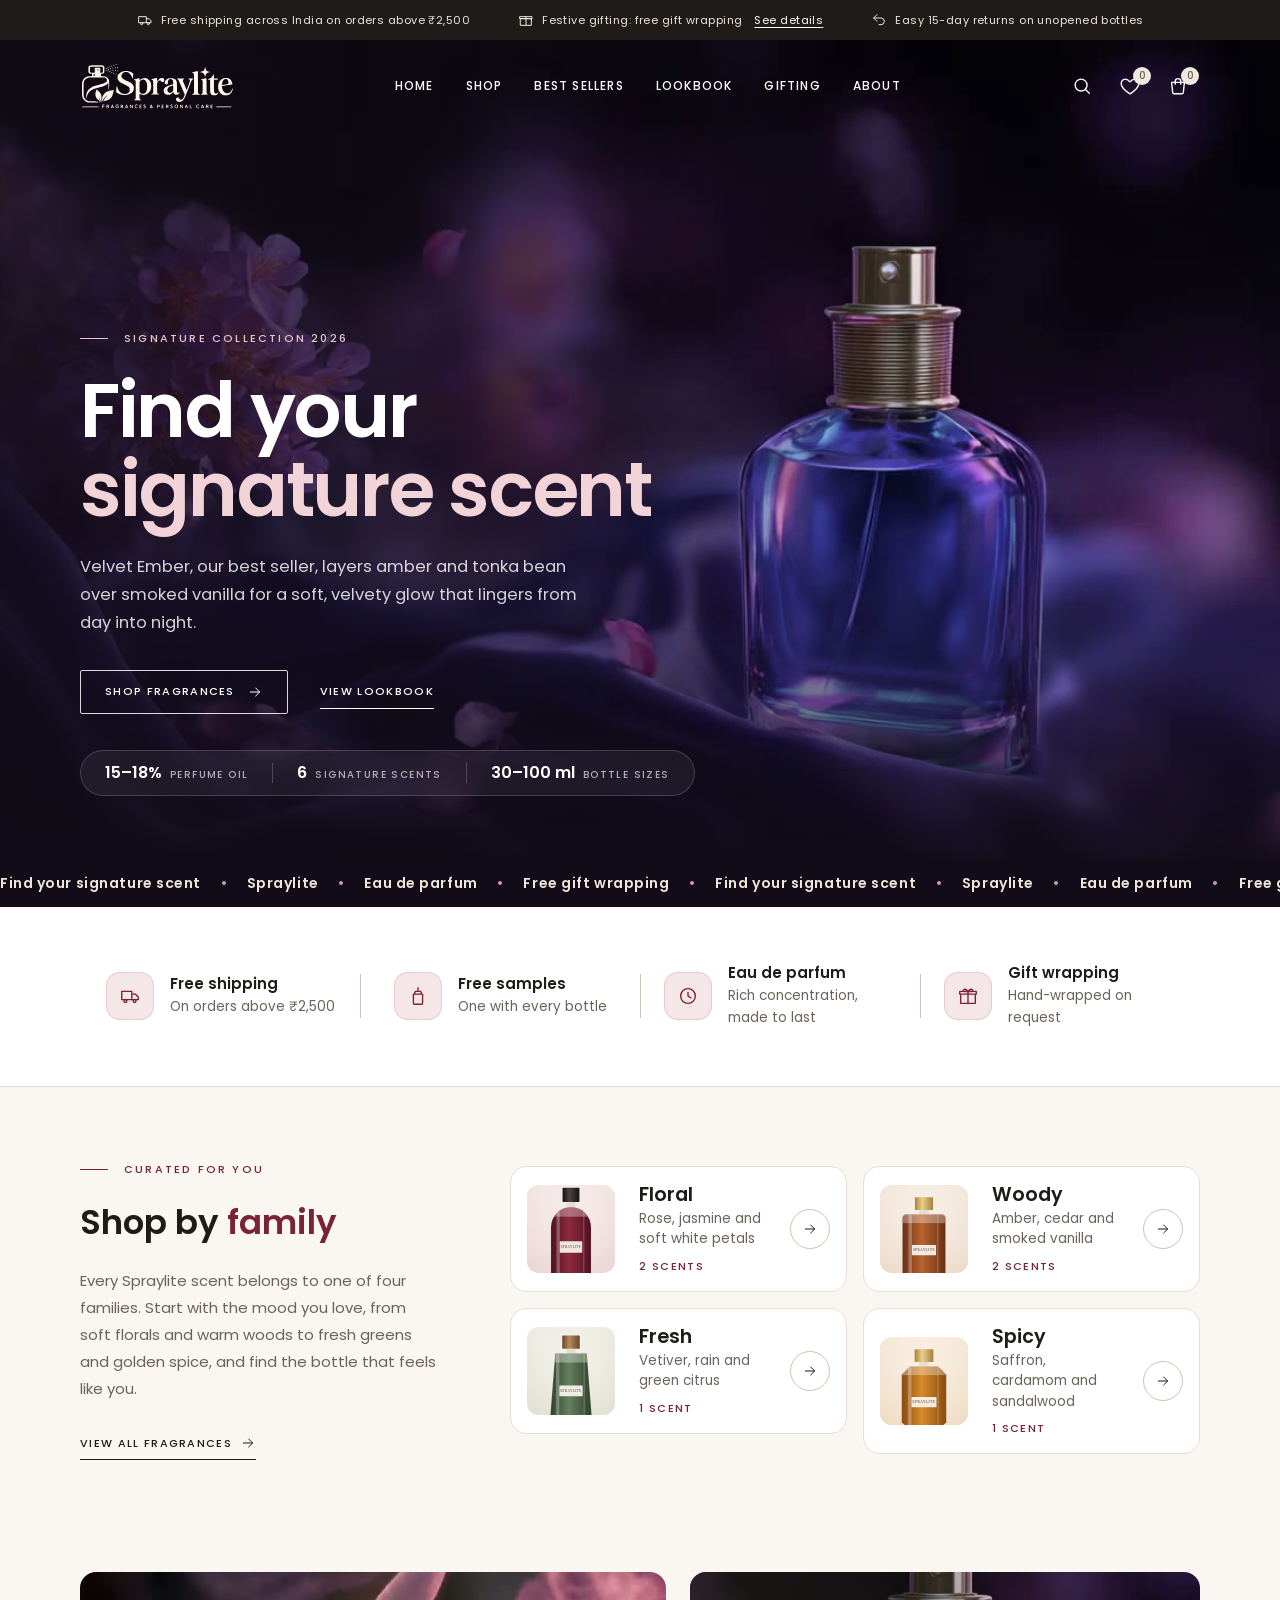
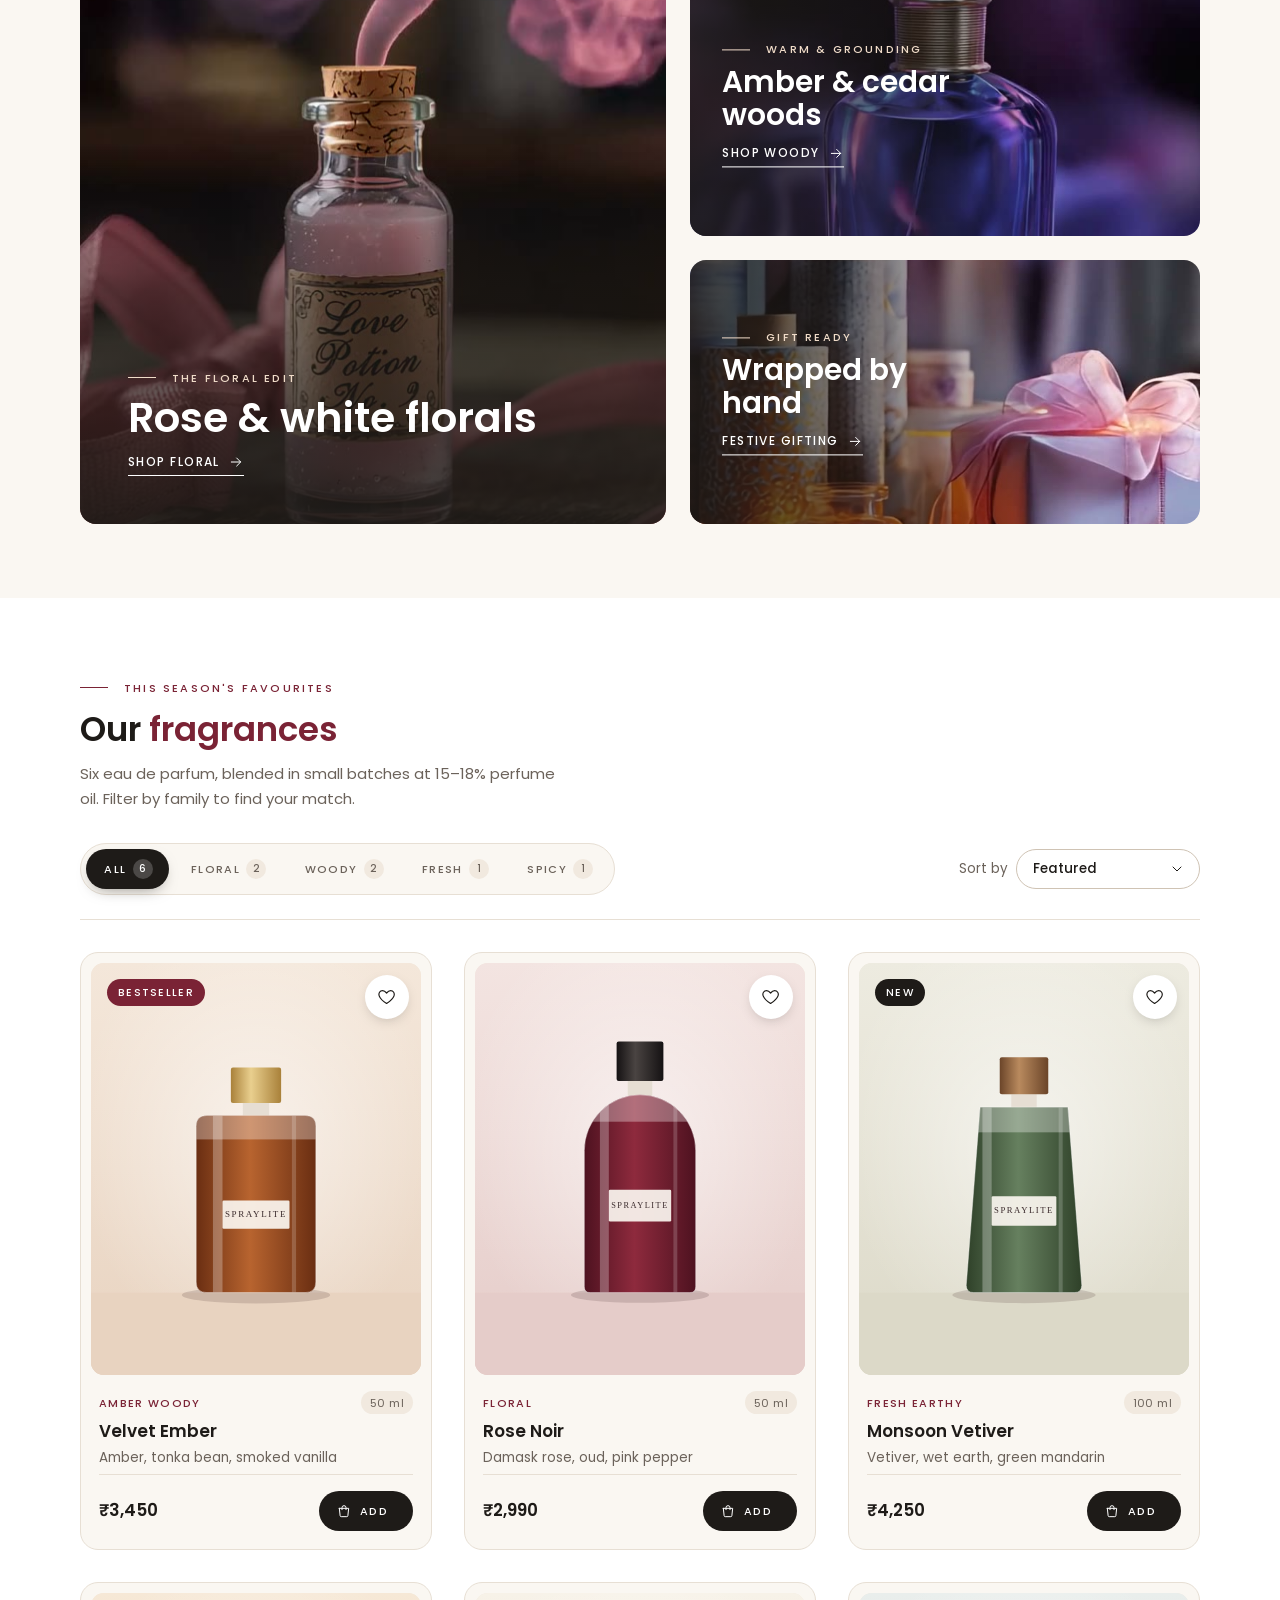
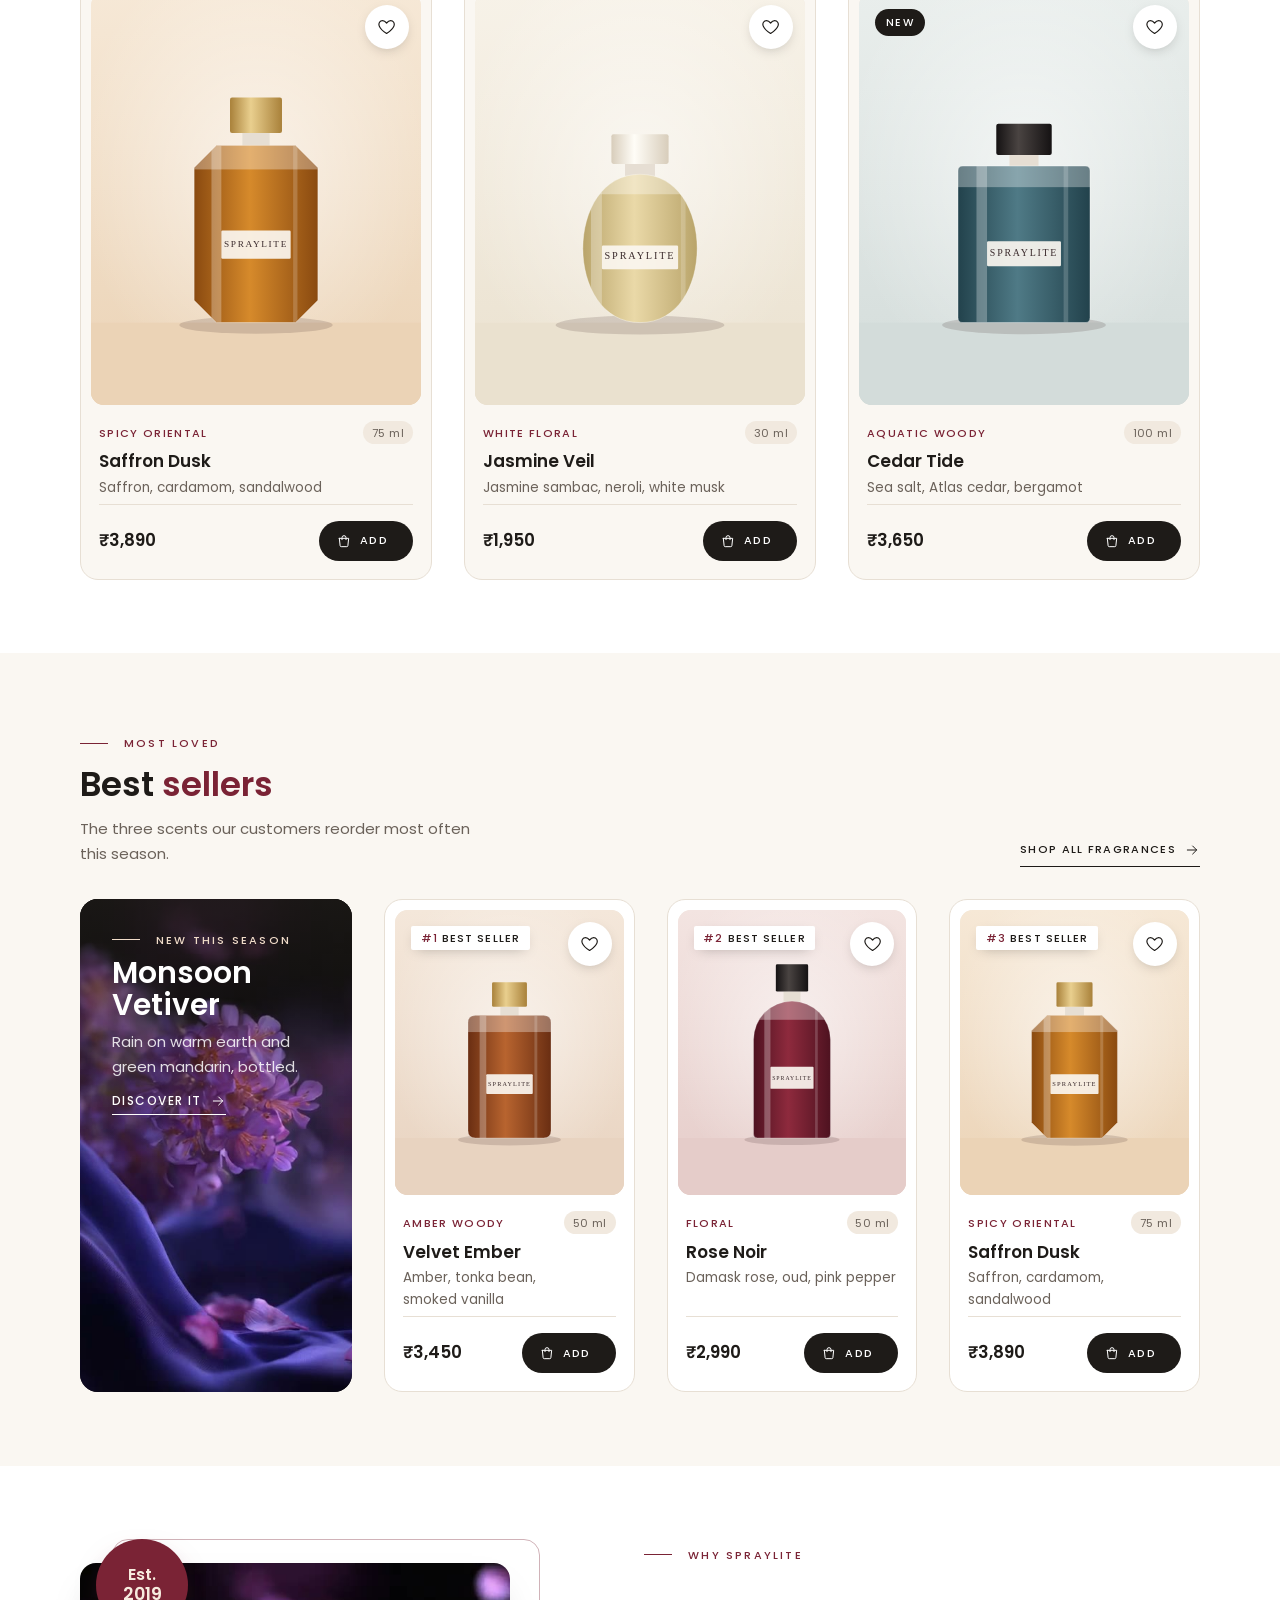
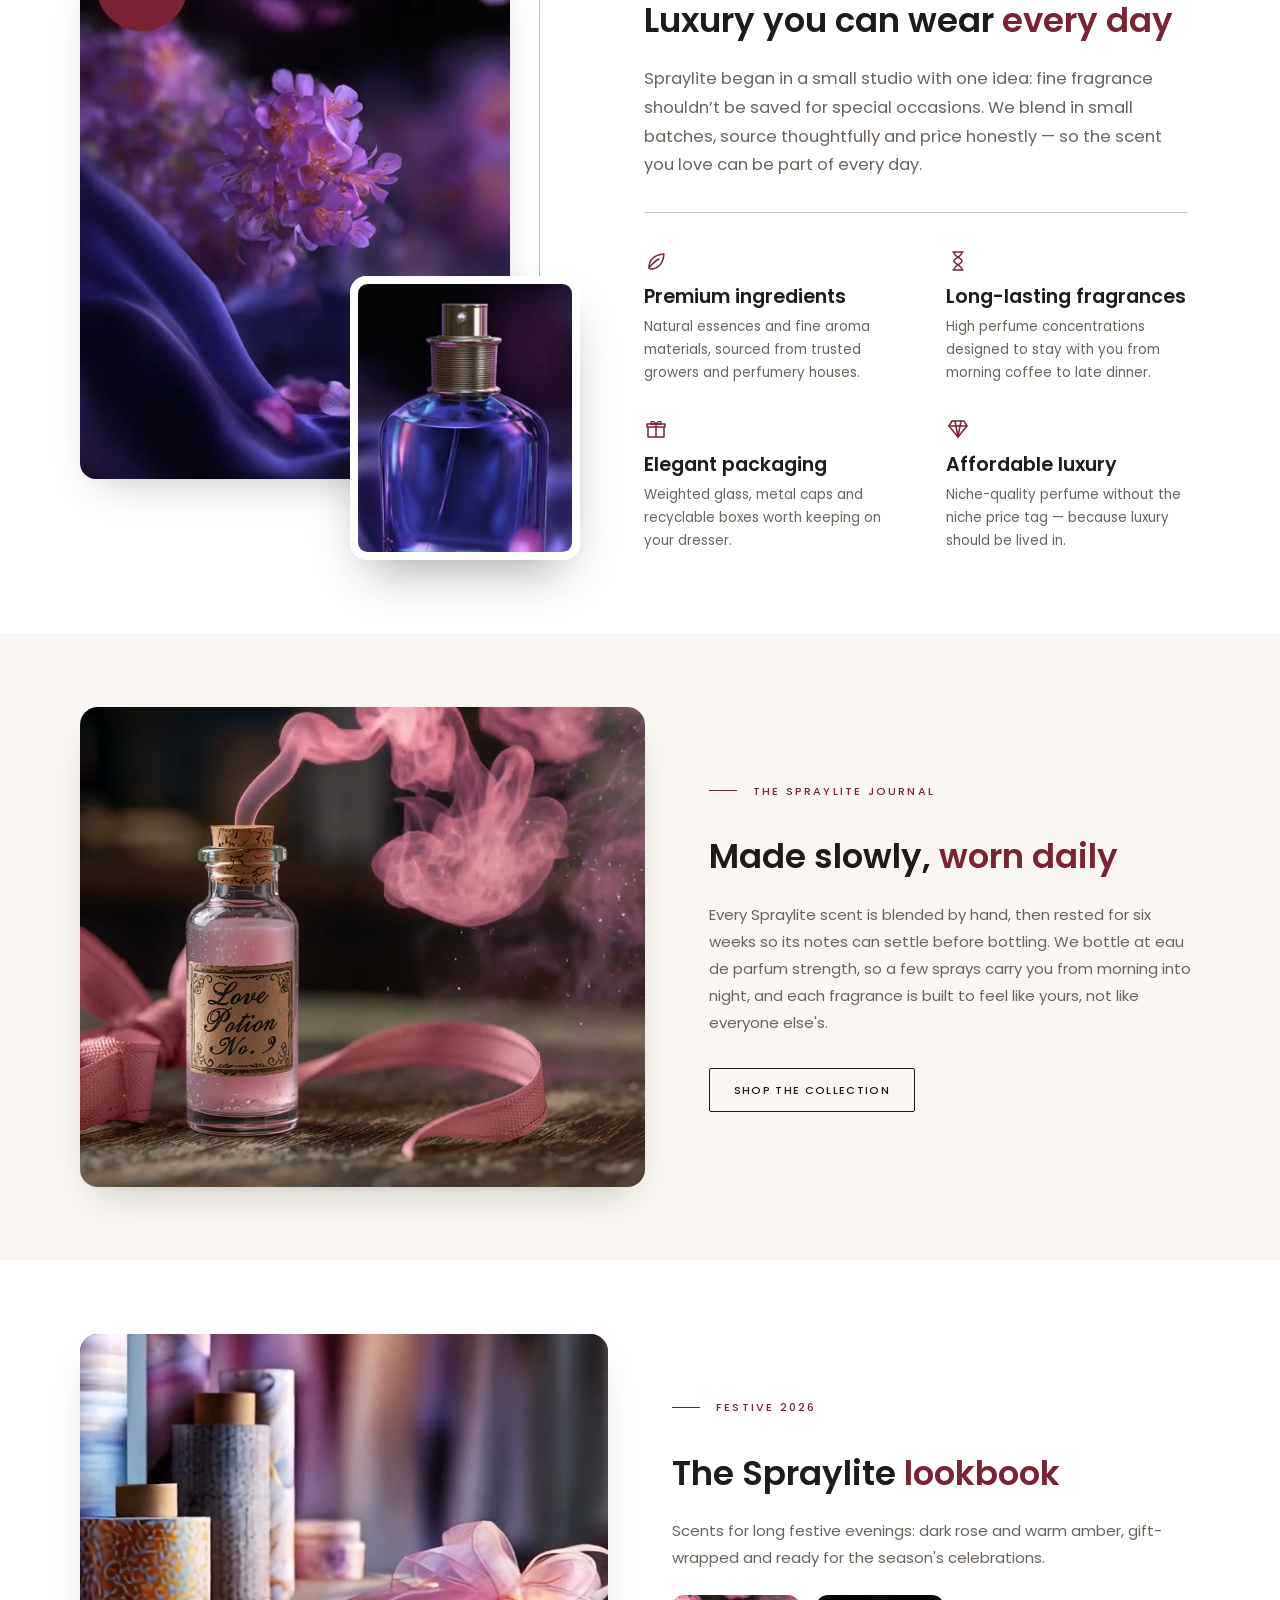
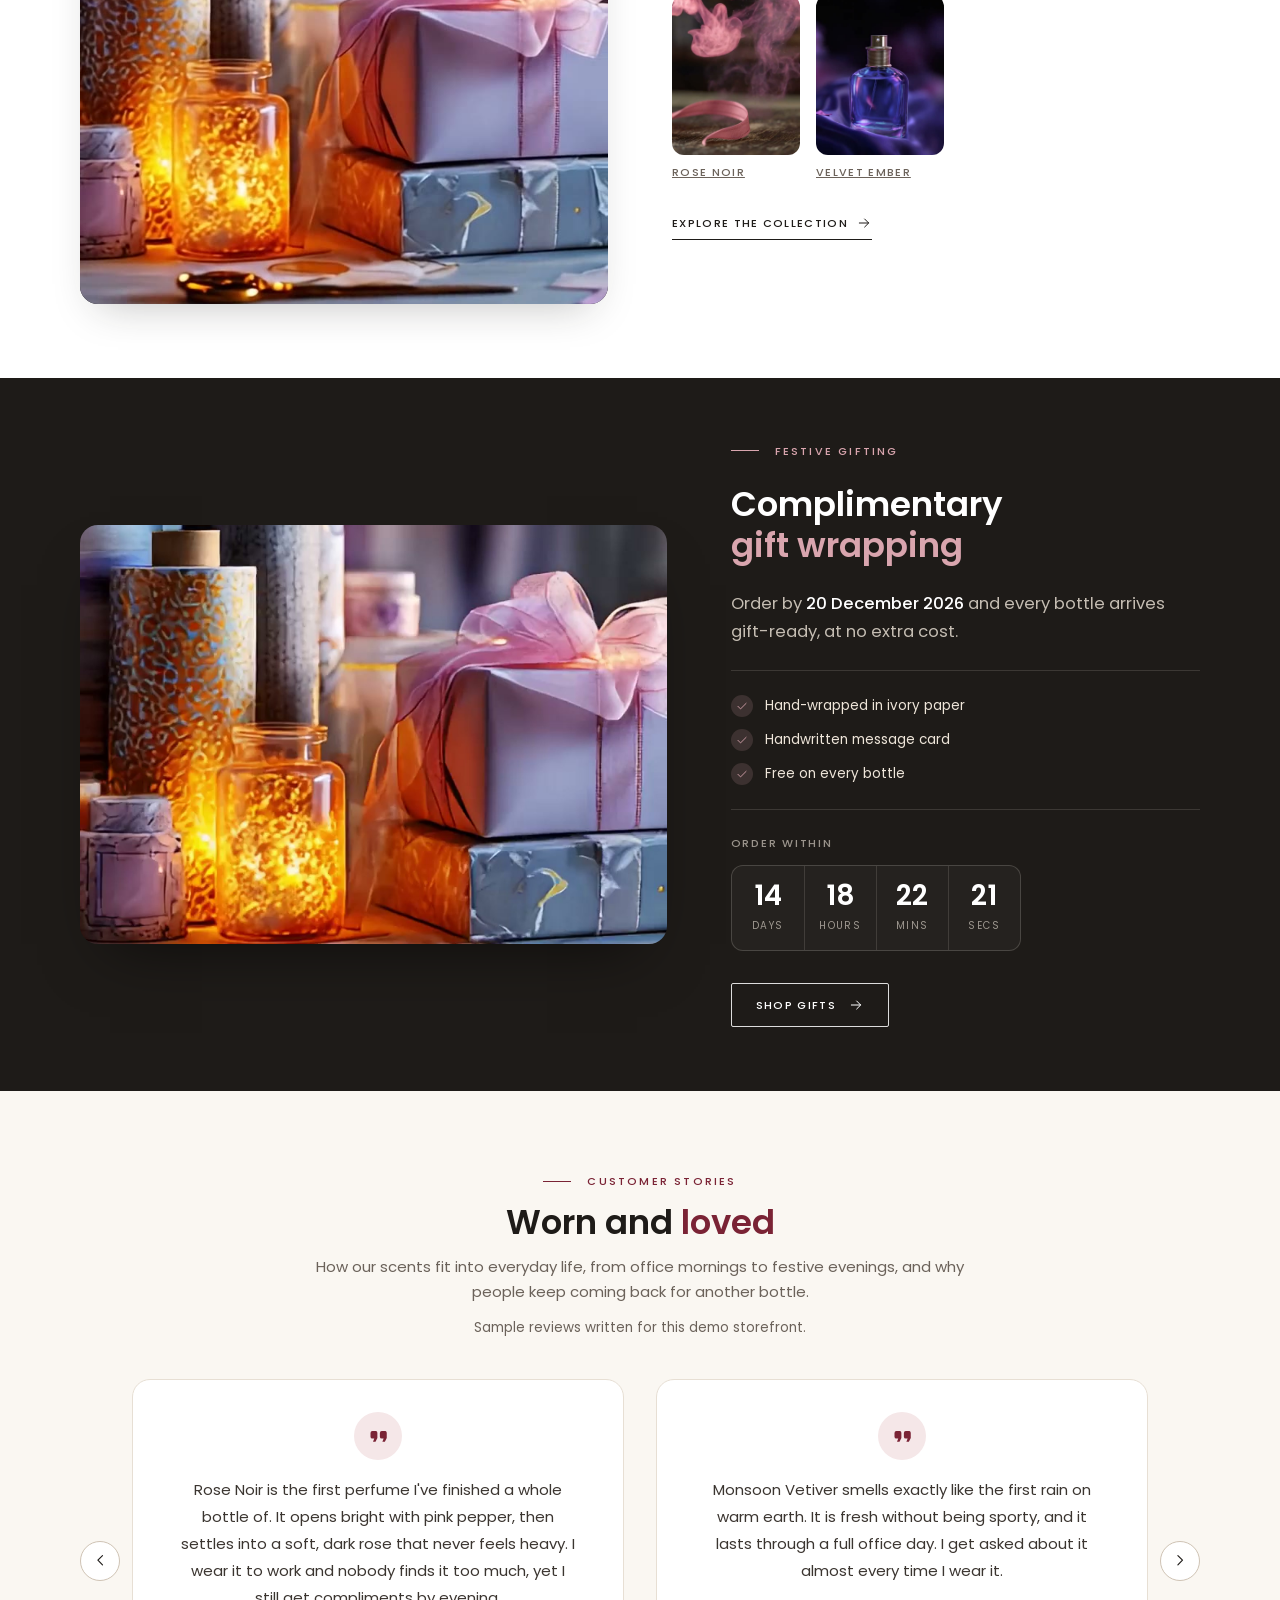
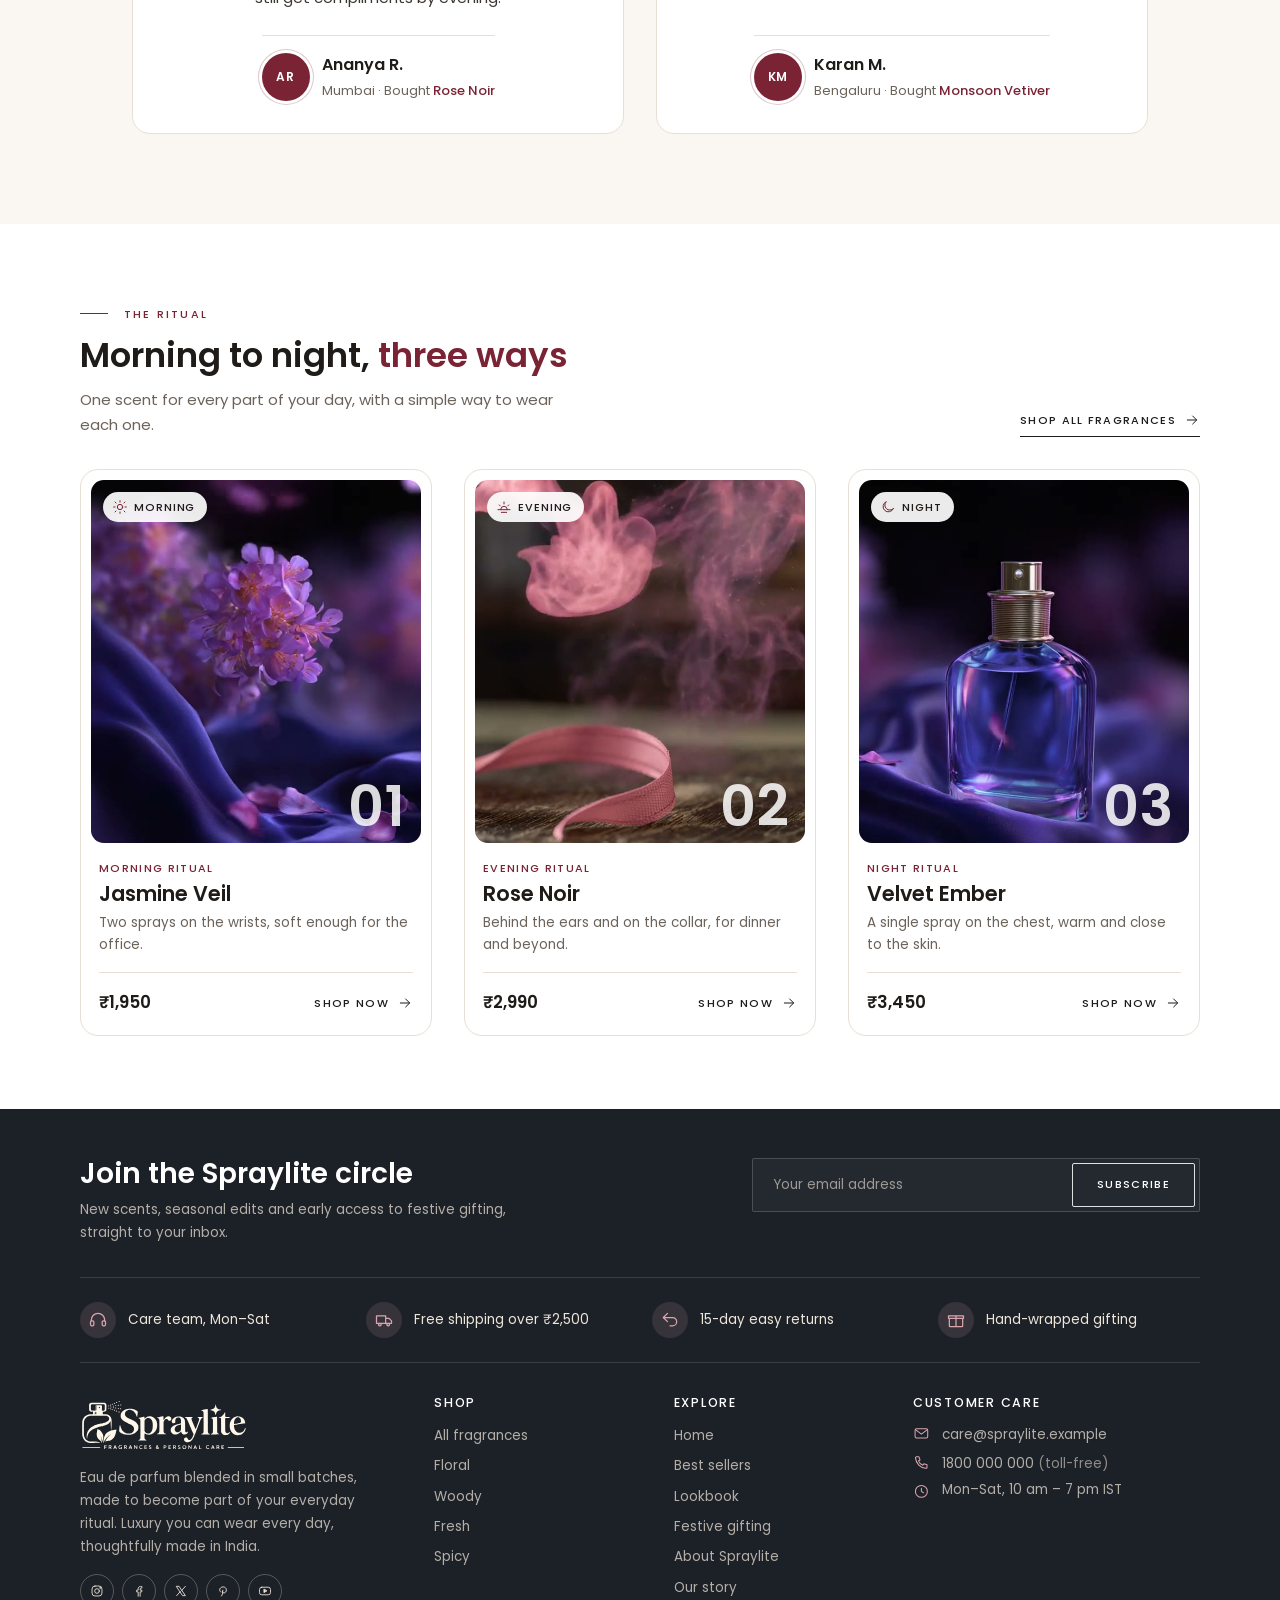
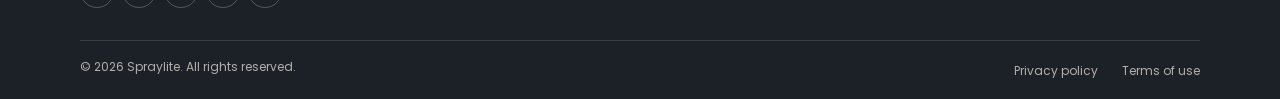
==== index.html @ 1c85147b "Initial commit: Spraylite fragrance store homepage Co-Authored-By: Claude Opus 5.5 <noreply@anthropi" ====
<!doctype html>
<html lang="en-IN">
<head>
  <meta charset="utf-8">
  <meta name="viewport" content="width=device-width, initial-scale=1">
  <title>Spraylite — Find your signature scent</title>
  <meta name="description" content="Spraylite perfumes: six eau de parfum, from amber woods to white florals. Shop fragrances in INR.">
  <meta name="theme-color" content="#FAF7F2">
  <link rel="canonical" href="https://spraylite-ecommerce-demoprev.vercel.app/">
  <meta property="og:type" content="website">
  <meta property="og:site_name" content="Spraylite">
  <meta property="og:title" content="Spraylite — Find your signature scent">
  <meta property="og:description" content="Six eau de parfum, from amber woods to white florals. A frontend demo storefront with cart and wishlist.">
  <meta property="og:url" content="https://spraylite-ecommerce-demoprev.vercel.app/">
  <meta property="og:image" content="https://spraylite-ecommerce-demoprev.vercel.app/assets/videos/hero-velvet-ember.jpg">
  <meta property="og:image:alt" content="A Spraylite perfume bottle on folds of purple velvet">
  <meta name="twitter:card" content="summary_large_image">
  <link rel="icon" href="assets/images/logo/spraylite-favicon-32.png" sizes="32x32" type="image/png">
  <link rel="icon" href="assets/images/logo/spraylite-bottle-favicon.svg" type="image/svg+xml">
  <link rel="apple-touch-icon" href="assets/images/logo/spraylite-apple-touch-icon.png">
  <script>document.documentElement.classList.add("js");</script>
  <link rel="preload" href="assets/fonts/Poppins/poppins-regular-latin.woff2" as="font" type="font/woff2" crossorigin>
  <link rel="preload" href="assets/fonts/Poppins/poppins-semibold-latin.woff2" as="font" type="font/woff2" crossorigin>
  <link rel="preload" href="assets/videos/hero-velvet-ember.jpg" as="image" fetchpriority="high">
  <link rel="stylesheet" href="css/styles.css">
</head>
<body>
  <a class="skip-link" href="#main">Skip to main content</a>

  <!-- Announcement bar -->
  <div class="announce" id="top">
    <ul class="container announce-inner" aria-label="Store information">
      <li>
        <svg class="icon" viewBox="0 0 24 24" aria-hidden="true" focusable="false"><path d="M3 7h11v9H3zM14 10h4l3 3v3h-7"/><circle cx="7" cy="17.5" r="1.6"/><circle cx="17" cy="17.5" r="1.6"/></svg>
        Free shipping across India on orders above ₹2,500
      </li>
      <li>
        <svg class="icon" viewBox="0 0 24 24" aria-hidden="true" focusable="false"><path d="M4 10h16v10H4zM3 7h18v3H3zM12 7v13"/></svg>
        Festive gifting: free gift wrapping <a href="#gifting">See details</a>
      </li>
      <li>
        <svg class="icon" viewBox="0 0 24 24" aria-hidden="true" focusable="false"><path d="M9 14 4 9l5-5"/><path d="M4 9h11a5 5 0 0 1 0 10h-3"/></svg>
        Easy 15-day returns on unopened bottles
      </li>
    </ul>
  </div>

  <!-- Header -->
  <header class="site-header is-overlay" id="site-header">
    <div class="container header-inner">
      <a class="logo" href="#top" aria-label="Spraylite, back to top">
        <img class="logo-img logo-full logo-dark" src="assets/images/logo/spraylite-bottle-burgundy.svg" alt="Spraylite — Fragrances &amp; Personal Care" width="1775" height="548">
        <!-- Light version shown while the header is transparent over the hero video. -->
        <img class="logo-img logo-full logo-light" src="assets/images/logo/spraylite-bottle-ivory.svg" alt="" width="1775" height="548">
      </a>

      <nav class="primary-nav" id="primary-nav" aria-label="Primary">
        <ul class="nav-list">
          <li><a class="nav-link" href="#top">Home</a></li>
          <li><a class="nav-link" href="#collection" data-show-all>Shop</a></li>
          <li><a class="nav-link" href="#bestsellers">Best sellers</a></li>
          <li><a class="nav-link" href="#lookbook">Lookbook</a></li>
          <li><a class="nav-link" href="#gifting">Gifting</a></li>
          <li><a class="nav-link" href="#about">About</a></li>
        </ul>
      </nav>

      <div class="header-actions">
        <button class="icon-button" type="button" id="search-button" aria-controls="search-panel" aria-expanded="false" aria-label="Search fragrances">
          <svg class="icon" viewBox="0 0 24 24" aria-hidden="true" focusable="false"><circle cx="11" cy="11" r="6.5"/><path d="m20 20-4.2-4.2"/></svg>
        </button>
        <button class="icon-button" type="button" id="wishlist-button" aria-haspopup="dialog" aria-controls="wishlist-drawer" aria-label="Wishlist, 0 items">
          <svg class="icon" viewBox="0 0 24 24" aria-hidden="true" focusable="false"><path d="M12 20.5s-7.5-4.6-9.3-9.4C1.5 7.8 3.6 4.5 7 4.5c2 0 3.4 1.1 5 3 1.6-1.9 3-3 5-3 3.4 0 5.5 3.3 4.3 6.6-1.8 4.8-9.3 9.4-9.3 9.4z"/></svg>
          <span class="count" data-count="wishlist" aria-hidden="true">0</span>
        </button>
        <button class="icon-button" type="button" id="cart-button" aria-haspopup="dialog" aria-controls="cart-drawer" aria-label="Cart, 0 items">
          <svg class="icon" viewBox="0 0 24 24" aria-hidden="true" focusable="false"><path d="M5 8h14l-1.2 11.1a1.6 1.6 0 0 1-1.6 1.4H7.8a1.6 1.6 0 0 1-1.6-1.4L5 8z"/><path d="M9 10V7a3 3 0 0 1 6 0v3"/></svg>
          <span class="count" data-count="cart" aria-hidden="true">0</span>
        </button>
        <button class="icon-button menu-toggle" type="button" id="menu-toggle" aria-controls="primary-nav" aria-expanded="false" aria-label="Menu">
          <svg class="icon icon-menu" viewBox="0 0 24 24" aria-hidden="true" focusable="false"><path d="M4 7h16M4 12h16M8 17h12"/></svg>
          <svg class="icon icon-close" viewBox="0 0 24 24" aria-hidden="true" focusable="false"><path d="M6 6l12 12M18 6L6 18"/></svg>
        </button>
      </div>
    </div>

    <!-- Search panel -->
    <div class="search-panel" id="search-panel" hidden>
      <div class="container">
        <form class="search-form" id="search-form" role="search">
          <label class="visually-hidden" for="search-input">Search fragrances</label>
          <svg class="icon" viewBox="0 0 24 24" aria-hidden="true" focusable="false"><circle cx="11" cy="11" r="6.5"/><path d="m20 20-4.2-4.2"/></svg>
          <input class="search-input" id="search-input" type="search" placeholder="Search by name, family or note" autocomplete="off" aria-describedby="search-hint">
          <button class="button button-dark" type="submit">Search</button>
          <button class="close-button" type="button" id="search-close" aria-label="Close search">
            <svg class="icon" viewBox="0 0 24 24" aria-hidden="true" focusable="false"><path d="M6 6l12 12M18 6L6 18"/></svg>
          </button>
        </form>
        <div class="search-popular">
          <span id="search-hint">Popular:</span>
          <button type="button" class="chip" data-search-term="Rose">Rose</button>
          <button type="button" class="chip" data-search-term="Oud">Oud</button>
          <button type="button" class="chip" data-search-term="Vetiver">Vetiver</button>
          <button type="button" class="chip" data-search-term="Jasmine">Jasmine</button>
          <button type="button" class="chip" data-search-term="Woody">Woody</button>
        </div>
        <p class="search-live" id="search-live" role="status" aria-live="polite"></p>
      </div>
    </div>
  </header>

  <main id="main" tabindex="-1">
    <!-- Hero: full-bleed background video with the copy laid over it.
         Muted and looping; visitors who prefer reduced motion see the poster only. -->
    <section class="hero" aria-labelledby="hero-title">
      <div class="hero-stage">
        <div class="hero-bg">
          <video id="hero-video" muted loop playsinline preload="none" width="1280" height="720"
                 poster="assets/videos/hero-velvet-ember.jpg" style="object-position: 80% 50%"
                 aria-label="A perfume bottle resting on folds of purple velvet among drifting lilac petals">
            <source src="assets/videos/hero-velvet-ember.mp4" type="video/mp4">
          </video>
        </div>
        <div class="hero-scrim" aria-hidden="true"></div>

        <div class="container hero-content">
          <div class="hero-copy">
            <p class="eyebrow">Signature collection 2026</p>
            <h1 id="hero-title">Find your <em>signature scent</em></h1>
            <p class="hero-lede">Velvet Ember, our best seller, layers amber and tonka bean over smoked vanilla for a soft, velvety glow that lingers from day into night.</p>
            <div class="hero-actions">
              <a class="button button-ghost" href="#collection" data-show-all>
                Shop fragrances
                <svg class="icon icon-sm" viewBox="0 0 24 24" aria-hidden="true" focusable="false"><path d="M5 12h14M13 6l6 6-6 6"/></svg>
              </a>
              <a class="link-underline" href="#lookbook">View lookbook</a>
            </div>
            <ul class="hero-facts" aria-label="About our perfumes">
              <li><strong>15–18%</strong> <span>Perfume oil</span></li>
              <li><strong>6</strong> <span>Signature scents</span></li>
              <li><strong>30–100 ml</strong> <span>Bottle sizes</span></li>
            </ul>
          </div>
        </div>
      </div>
      <!-- Scrolling strip: the text is in the track twice so the loop is seamless. -->
      <div class="marquee" aria-hidden="true">
        <div class="marquee-track">
          <p>Find your signature scent <span>•</span> Spraylite <span>•</span> Eau de parfum <span>•</span> Free gift wrapping <span>•</span> Find your signature scent <span>•</span> Spraylite <span>•</span> Eau de parfum <span>•</span> Free gift wrapping <span>•</span> </p>
          <p>Find your signature scent <span>•</span> Spraylite <span>•</span> Eau de parfum <span>•</span> Free gift wrapping <span>•</span> Find your signature scent <span>•</span> Spraylite <span>•</span> Eau de parfum <span>•</span> Free gift wrapping <span>•</span> </p>
        </div>
      </div>
    </section>

    <!-- Feature strip -->
    <section class="features" aria-label="Why shop with Spraylite">
      <ul class="container features-list">
        <li class="feature">
          <span class="feature-icon" aria-hidden="true"><svg class="icon" viewBox="0 0 24 24" focusable="false"><path d="M3 7h11v9H3zM14 10h4l3 3v3h-7"/><circle cx="7" cy="17.5" r="1.6"/><circle cx="17" cy="17.5" r="1.6"/></svg></span>
          <span><span class="feature-title">Free shipping</span><span class="feature-text">On orders above ₹2,500</span></span>
        </li>
        <li class="feature">
          <span class="feature-icon" aria-hidden="true"><svg class="icon" viewBox="0 0 24 24" focusable="false"><path d="M12 3v4M9 7h6l1 3H8zM7 10h10v10a1 1 0 0 1-1 1H8a1 1 0 0 1-1-1z"/></svg></span>
          <span><span class="feature-title">Free samples</span><span class="feature-text">One with every bottle</span></span>
        </li>
        <li class="feature">
          <span class="feature-icon" aria-hidden="true"><svg class="icon" viewBox="0 0 24 24" focusable="false"><circle cx="12" cy="12" r="8"/><path d="M12 8v4l3 2"/></svg></span>
          <span><span class="feature-title">Eau de parfum</span><span class="feature-text">Rich concentration, made to last</span></span>
        </li>
        <li class="feature">
          <span class="feature-icon" aria-hidden="true"><svg class="icon" viewBox="0 0 24 24" focusable="false"><path d="M4 10h16v10H4zM3 7h18v3H3zM12 7v13"/><path d="M12 7c-2-3-5-3-5-1s3 1 5 1c2 0 5 1 5-1s-3-2-5 1z"/></svg></span>
          <span><span class="feature-title">Gift wrapping</span><span class="feature-text">Hand-wrapped on request</span></span>
        </li>
      </ul>
    </section>

    <!-- Shop by family -->
    <section class="families" id="families" aria-labelledby="families-title">
      <div class="container families-layout">
        <div class="families-intro">
          <p class="eyebrow">Curated for you</p>
          <h2 class="section-title" id="families-title">Shop by <em>family</em></h2>
          <p class="families-lede">Every Spraylite scent belongs to one of four families. Start with the mood you love, from soft florals and warm woods to fresh greens and golden spice, and find the bottle that feels like you.</p>
          <a class="link-underline" href="#collection" data-show-all>
            View all fragrances
            <svg class="icon icon-sm" viewBox="0 0 24 24" aria-hidden="true" focusable="false"><path d="M5 12h14M13 6l6 6-6 6"/></svg>
          </a>
        </div>
        <ul class="family-list" id="family-list">
          <!-- Rendered from CATEGORIES in js/products.js -->
        </ul>

        <!-- Promo banners -->
        <ul class="promo-grid" aria-label="Featured edits">
          <li>
            <a class="promo" href="#collection" data-filter-link="floral">
              <img src="assets/images/photos/floral-rose-potion.jpg" width="589" height="720" alt="" loading="lazy" decoding="async">
              <span class="promo-text">
                <span class="eyebrow">The floral edit</span>
                <span class="promo-title">Rose &amp; white florals</span>
                <span class="promo-link">Shop floral <svg class="icon icon-sm" viewBox="0 0 24 24" aria-hidden="true" focusable="false"><path d="M5 12h14M13 6l6 6-6 6"/></svg></span>
              </span>
            </a>
          </li>
          <li>
            <a class="promo" href="#collection" data-filter-link="woody">
              <img src="assets/images/photos/amber-velvet-bottle.jpg" width="589" height="720" alt="" loading="lazy" decoding="async">
              <span class="promo-text">
                <span class="eyebrow">Warm &amp; grounding</span>
                <span class="promo-title">Amber &amp; cedar woods</span>
                <span class="promo-link">Shop woody <svg class="icon icon-sm" viewBox="0 0 24 24" aria-hidden="true" focusable="false"><path d="M5 12h14M13 6l6 6-6 6"/></svg></span>
              </span>
            </a>
          </li>
          <li>
            <a class="promo" href="#gifting">
              <img src="assets/images/photos/gift-boxes-glow.jpg" width="720" height="880" alt="" loading="lazy" decoding="async">
              <span class="promo-text">
                <span class="eyebrow">Gift ready</span>
                <span class="promo-title">Wrapped by hand</span>
                <span class="promo-link">Festive gifting <svg class="icon icon-sm" viewBox="0 0 24 24" aria-hidden="true" focusable="false"><path d="M5 12h14M13 6l6 6-6 6"/></svg></span>
              </span>
            </a>
          </li>
        </ul>
      </div>
    </section>

    <!-- Product collection -->
    <section class="collection" id="collection" aria-labelledby="collection-title" tabindex="-1">
      <div class="container">
        <div class="section-head section-head-split collection-head">
          <div>
            <p class="eyebrow">This season's favourites</p>
            <h2 class="section-title" id="collection-title">Our <em>fragrances</em></h2>
            <p class="section-intro">Six eau de parfum, blended in small batches at 15–18% perfume oil. Filter by family to find your match.</p>
          </div>
        </div>

        <!-- Shop toolbar: family filters on the left; result count and sort on the right. -->
        <div class="shop-toolbar">
          <div class="filter-tabs" id="filter-tabs" role="group" aria-label="Filter by fragrance family">
            <!-- Rendered by js/app.js -->
          </div>
          <div class="shop-toolbar-end">
            <p class="collection-count" id="collection-count" aria-hidden="true"></p>
            <div class="sort-control">
              <span id="sort-label">Sort by</span>
              <!-- Native select is the no-JS fallback; js/app.js swaps in a styled listbox. -->
              <select id="sort-select" aria-labelledby="sort-label">
                <option value="featured">Featured</option>
                <option value="price-asc">Price: low to high</option>
                <option value="price-desc">Price: high to low</option>
                <option value="name">Name: A to Z</option>
              </select>
            </div>
          </div>
        </div>
        <div class="search-summary" id="search-summary" hidden>
          <p>Results for “<span id="search-summary-term"></span>”</p>
          <button class="text-button" type="button" data-clear-search>Clear search</button>
        </div>
        <p class="visually-hidden" id="filter-status" role="status" aria-live="polite"></p>

        <ul class="product-grid" id="product-grid" aria-label="Perfumes">
          <!-- Product cards are rendered from js/products.js -->
        </ul>
        <div class="grid-empty" id="grid-empty" hidden>
          <p class="empty-title">No fragrances match your search</p>
          <p>Try a note such as rose, oud or vetiver.</p>
          <button class="button button-outline" type="button" data-clear-search>Clear search</button>
        </div>
        <noscript><p class="noscript">Please enable JavaScript to browse the collection.</p></noscript>
      </div>
    </section>

    <!-- Best sellers -->
    <section class="bestsellers" id="bestsellers" aria-labelledby="bestsellers-title">
      <div class="container">
        <div class="section-head section-head-split">
          <div>
            <p class="eyebrow">Most loved</p>
            <h2 class="section-title" id="bestsellers-title">Best <em>sellers</em></h2>
            <p class="section-intro">The three scents our customers reorder most often this season.</p>
          </div>
          <a class="link-underline" href="#collection" data-show-all>
            Shop all fragrances
            <svg class="icon icon-sm" viewBox="0 0 24 24" aria-hidden="true" focusable="false"><path d="M5 12h14M13 6l6 6-6 6"/></svg>
          </a>
        </div>
        <div class="bestsellers-layout">
          <a class="feature-card" href="#product-monsoon-vetiver" data-show-all>
            <img src="assets/images/photos/lavender-velvet.jpg" width="589" height="720" alt="" loading="lazy" decoding="async">
            <span class="feature-card-text">
              <span class="eyebrow">New this season</span>
              <span class="feature-card-title">Monsoon Vetiver</span>
              <span class="feature-card-copy">Rain on warm earth and green mandarin, bottled.</span>
              <span class="promo-link">Discover it <svg class="icon icon-sm" viewBox="0 0 24 24" aria-hidden="true" focusable="false"><path d="M5 12h14M13 6l6 6-6 6"/></svg></span>
            </span>
          </a>
          <ul class="product-grid bestseller-grid" id="bestseller-grid" aria-label="Best sellers">
            <!-- Rendered from products with a rank -->
          </ul>
        </div>
      </div>
    </section>

    <!-- About: Why Spraylite -->
    <section class="about" id="about" aria-labelledby="about-title">
      <div class="container about-inner">
        <!-- Collage: the velvet scene with a framed close-up of the bottle laid over its corner. -->
        <div class="about-media about-collage">
          <img class="about-collage-main" src="assets/images/photos/about-lavender.jpg" width="600" height="720"
               alt="Lavender blooms and drifting petals over folds of purple velvet"
               loading="lazy" decoding="async">
          <figure class="about-collage-detail">
            <img src="assets/images/photos/about-bottle-detail.jpg" width="480" height="600"
                 alt="Close-up of a violet Spraylite bottle with a ribbed gold collar"
                 loading="lazy" decoding="async">
          </figure>
          <p class="about-badge"><span>Est.</span> 2019</p>
        </div>
        <div class="about-copy">
          <p class="eyebrow">Why Spraylite</p>
          <h2 class="section-title" id="about-title">Luxury you can wear <em>every day</em></h2>
          <p class="about-lede">Spraylite began in a small studio with one idea: fine fragrance shouldn’t be saved for special occasions. We blend in small batches, source thoughtfully and price honestly — so the scent you love can be part of every day.</p>
          <ul class="about-points">
            <li>
              <svg class="icon" viewBox="0 0 24 24" aria-hidden="true" focusable="false"><path d="M5 19c0-8 5-13 15-14-1 10-6 15-14 15"/><path d="M5 19c3-4 6-7 10-9"/></svg>
              <h3>Premium ingredients</h3>
              <p>Natural essences and fine aroma materials, sourced from trusted growers and perfumery houses.</p>
            </li>
            <li>
              <svg class="icon" viewBox="0 0 24 24" aria-hidden="true" focusable="false"><path d="M7 3h10M7 21h10M8 3c0 5 8 6 8 9s-8 4-8 9M16 3c0 5-8 6-8 9s8 4 8 9"/></svg>
              <h3>Long-lasting fragrances</h3>
              <p>High perfume concentrations designed to stay with you from morning coffee to late dinner.</p>
            </li>
            <li>
              <svg class="icon" viewBox="0 0 24 24" aria-hidden="true" focusable="false"><path d="M4 10h16v10H4zM3 7h18v3H3zM12 7v13"/><path d="M12 7c-2-3-5-3-5-1s3 1 5 1c2 0 5 1 5-1s-3-2-5 1z"/></svg>
              <h3>Elegant packaging</h3>
              <p>Weighted glass, metal caps and recyclable boxes worth keeping on your dresser.</p>
            </li>
            <li>
              <svg class="icon" viewBox="0 0 24 24" aria-hidden="true" focusable="false"><path d="M6 4h12l3 5-9 11L3 9z"/><path d="M3 9h18M9 4l3 16 3-16"/></svg>
              <h3>Affordable luxury</h3>
              <p>Niche-quality perfume without the niche price tag — because luxury should be lived in.</p>
            </li>
          </ul>
        </div>
      </div>
    </section>

    <!-- Story (editorial) -->
    <section class="story" id="story" aria-labelledby="story-title">
      <div class="container story-inner">
        <div class="story-media">
          <img src="assets/images/photos/story-rose-potion.jpg" width="1280" height="720"
               alt="A small cork-stoppered bottle of rose perfume beside a pink ribbon, with rose-pink smoke curling upward"
               loading="lazy" decoding="async">
        </div>
        <div class="story-copy">
          <p class="eyebrow">The Spraylite journal</p>
          <h2 class="section-title" id="story-title">Made slowly, <em>worn daily</em></h2>
          <p>Every Spraylite scent is blended by hand, then rested for six weeks so its notes can settle before bottling. We bottle at eau de parfum strength, so a few sprays carry you from morning into night, and each fragrance is built to feel like yours, not like everyone else's.</p>
          <a class="button button-outline" href="#collection" data-show-all>Shop the collection</a>
        </div>
      </div>
    </section>

    <!-- Lookbook -->
    <section class="lookbook" id="lookbook" aria-labelledby="lookbook-title">
      <div class="container lookbook-inner">
        <figure class="lookbook-media">
          <img src="assets/images/photos/lookbook-gift-evening.jpg" width="720" height="864"
               alt="Gift boxes tied with a pink organza bow beside a glowing jar and rolls of wrapping paper"
               loading="lazy" decoding="async">
        </figure>
        <div class="lookbook-copy">
          <p class="eyebrow">Festive 2026</p>
          <h2 class="section-title" id="lookbook-title">The Spraylite <em>lookbook</em></h2>
          <p>Scents for long festive evenings: dark rose and warm amber, gift-wrapped and ready for the season's celebrations.</p>
          <div class="lookbook-thumbs">
            <figure>
              <img src="assets/images/photos/rose-smoke.jpg" width="589" height="720" alt="Rose-pink smoke drifting over a pink ribbon" loading="lazy" decoding="async">
              <figcaption><a href="#product-rose-noir" data-show-all>Rose Noir</a></figcaption>
            </figure>
            <figure>
              <img src="assets/images/photos/amber-velvet-bottle.jpg" width="589" height="720" alt="A violet perfume bottle on purple velvet among lavender blooms" loading="lazy" decoding="async">
              <figcaption><a href="#product-velvet-ember" data-show-all>Velvet Ember</a></figcaption>
            </figure>
          </div>
          <a class="link-underline" href="#collection" data-show-all>
            Explore the collection
            <svg class="icon icon-sm" viewBox="0 0 24 24" aria-hidden="true" focusable="false"><path d="M5 12h14M13 6l6 6-6 6"/></svg>
          </a>
        </div>
      </div>
    </section>

    <!-- Festive gifting with countdown -->
    <section class="gifting" id="gifting" aria-labelledby="gifting-title">
      <div class="container gifting-inner">
        <div class="gifting-media">
          <img src="assets/images/photos/gifting-wrapped-boxes-hd.jpg" width="1440" height="1028"
               alt="Gift boxes wrapped in lilac paper with a pink bow, beside a glowing jar"
               loading="lazy" decoding="async">
        </div>
        <div class="gifting-copy">
          <p class="eyebrow">Festive gifting</p>
          <h2 class="section-title" id="gifting-title">Complimentary <em>gift wrapping</em></h2>
          <p class="gifting-lede">Order by <strong>20 December 2026</strong> and every bottle arrives gift-ready, at no extra cost.</p>
          <ul class="gifting-perks">
            <li><svg class="icon" viewBox="0 0 24 24" aria-hidden="true" focusable="false"><path d="m5 12.5 4.5 4.5L19 7.5"/></svg>Hand-wrapped in ivory paper</li>
            <li><svg class="icon" viewBox="0 0 24 24" aria-hidden="true" focusable="false"><path d="m5 12.5 4.5 4.5L19 7.5"/></svg>Handwritten message card</li>
            <li><svg class="icon" viewBox="0 0 24 24" aria-hidden="true" focusable="false"><path d="m5 12.5 4.5 4.5L19 7.5"/></svg>Free on every bottle</li>
          </ul>
          <div class="countdown" id="countdown" role="timer" aria-label="Time left to order with free gift wrapping">
            <span class="countdown-label" aria-hidden="true">Order within</span>
            <div class="countdown-units">
              <div class="countdown-unit"><span data-unit="days">00</span><small>Days</small></div>
              <div class="countdown-unit"><span data-unit="hours">00</span><small>Hours</small></div>
              <div class="countdown-unit"><span data-unit="minutes">00</span><small>Mins</small></div>
              <div class="countdown-unit"><span data-unit="seconds">00</span><small>Secs</small></div>
            </div>
          </div>
          <p class="countdown-ended" id="countdown-ended" hidden>Festive gift wrapping has closed for this season.</p>
          <a class="button button-ghost" href="#collection" data-show-all>
            Shop gifts
            <svg class="icon icon-sm" viewBox="0 0 24 24" aria-hidden="true" focusable="false"><path d="M5 12h14M13 6l6 6-6 6"/></svg>
          </a>
        </div>
      </div>
    </section>

    <!-- Testimonials -->
    <section class="testimonials" aria-labelledby="testimonials-title">
      <div class="container">
        <div class="section-head section-head-center">
          <p class="eyebrow">Customer stories</p>
          <h2 class="section-title" id="testimonials-title">Worn and <em>loved</em></h2>
          <p class="section-intro">How our scents fit into everyday life, from office mornings to festive evenings, and why people keep coming back for another bottle.</p>
          <p class="section-note">Sample reviews written for this demo storefront.</p>
        </div>
        <!-- Auto slider: advances on its own, pauses on hover/focus, stops once the visitor uses the controls. -->
        <div class="slider testimonial-slider" data-slider data-autoplay="6000" role="region" aria-roledescription="carousel" aria-label="Customer reviews">
          <ul class="slider-track testimonial-track" data-slider-track>
            <li class="testimonial">
              <span class="testimonial-icon" aria-hidden="true"><svg viewBox="0 0 32 32" focusable="false"><path d="M13 8H7a3 3 0 0 0-3 3v6a3 3 0 0 0 3 3h3l-2 5h4l3-6v-8a3 3 0 0 0-2-3zm15 0h-6a3 3 0 0 0-3 3v6a3 3 0 0 0 3 3h3l-2 5h4l3-6v-8a3 3 0 0 0-2-3z"/></svg></span>
              <blockquote>Rose Noir is the first perfume I've finished a whole bottle of. It opens bright with pink pepper, then settles into a soft, dark rose that never feels heavy. I wear it to work and nobody finds it too much, yet I still get compliments by evening.</blockquote>
              <div class="testimonial-author">
                <span class="avatar" aria-hidden="true">AR</span>
                <span class="testimonial-who">
                  <strong>Ananya R.</strong>
                  <span>Mumbai · Bought <a href="#product-rose-noir" data-show-all>Rose Noir</a></span>
                </span>
              </div>
            </li>
            <li class="testimonial">
              <span class="testimonial-icon" aria-hidden="true"><svg viewBox="0 0 32 32" focusable="false"><path d="M13 8H7a3 3 0 0 0-3 3v6a3 3 0 0 0 3 3h3l-2 5h4l3-6v-8a3 3 0 0 0-2-3zm15 0h-6a3 3 0 0 0-3 3v6a3 3 0 0 0 3 3h3l-2 5h4l3-6v-8a3 3 0 0 0-2-3z"/></svg></span>
              <blockquote>Monsoon Vetiver smells exactly like the first rain on warm earth. It is fresh without being sporty, and it lasts through a full office day. I get asked about it almost every time I wear it.</blockquote>
              <div class="testimonial-author">
                <span class="avatar" aria-hidden="true">KM</span>
                <span class="testimonial-who">
                  <strong>Karan M.</strong>
                  <span>Bengaluru · Bought <a href="#product-monsoon-vetiver" data-show-all>Monsoon Vetiver</a></span>
                </span>
              </div>
            </li>
            <li class="testimonial">
              <span class="testimonial-icon" aria-hidden="true"><svg viewBox="0 0 32 32" focusable="false"><path d="M13 8H7a3 3 0 0 0-3 3v6a3 3 0 0 0 3 3h3l-2 5h4l3-6v-8a3 3 0 0 0-2-3zm15 0h-6a3 3 0 0 0-3 3v6a3 3 0 0 0 3 3h3l-2 5h4l3-6v-8a3 3 0 0 0-2-3z"/></svg></span>
              <blockquote>I ordered Jasmine Veil as a birthday gift for my sister. The hand-wrapping and handwritten card made it feel really special, and the scent itself is soft, clean and lasts all day. I have since bought a bottle for myself.</blockquote>
              <div class="testimonial-author">
                <span class="avatar" aria-hidden="true">MS</span>
                <span class="testimonial-who">
                  <strong>Meera S.</strong>
                  <span>Pune · Bought <a href="#product-jasmine-veil" data-show-all>Jasmine Veil</a></span>
                </span>
              </div>
            </li>
            <li class="testimonial">
              <span class="testimonial-icon" aria-hidden="true"><svg viewBox="0 0 32 32" focusable="false"><path d="M13 8H7a3 3 0 0 0-3 3v6a3 3 0 0 0 3 3h3l-2 5h4l3-6v-8a3 3 0 0 0-2-3zm15 0h-6a3 3 0 0 0-3 3v6a3 3 0 0 0 3 3h3l-2 5h4l3-6v-8a3 3 0 0 0-2-3z"/></svg></span>
              <blockquote>Velvet Ember has become my evening signature. The amber and vanilla are warm and cosy without being sweet, and it still lingers on my scarf the next morning. Two sprays are honestly enough.</blockquote>
              <div class="testimonial-author">
                <span class="avatar" aria-hidden="true">RK</span>
                <span class="testimonial-who">
                  <strong>Riya K.</strong>
                  <span>Delhi · Bought <a href="#product-velvet-ember" data-show-all>Velvet Ember</a></span>
                </span>
              </div>
            </li>
            <li class="testimonial">
              <span class="testimonial-icon" aria-hidden="true"><svg viewBox="0 0 32 32" focusable="false"><path d="M13 8H7a3 3 0 0 0-3 3v6a3 3 0 0 0 3 3h3l-2 5h4l3-6v-8a3 3 0 0 0-2-3zm15 0h-6a3 3 0 0 0-3 3v6a3 3 0 0 0 3 3h3l-2 5h4l3-6v-8a3 3 0 0 0-2-3z"/></svg></span>
              <blockquote>Saffron Dusk feels made for festive nights. It is rich and spicy but never loud, and the sandalwood dry-down is beautiful. The bottle looks lovely on my dresser too.</blockquote>
              <div class="testimonial-author">
                <span class="avatar" aria-hidden="true">AV</span>
                <span class="testimonial-who">
                  <strong>Arjun V.</strong>
                  <span>Jaipur · Bought <a href="#product-saffron-dusk" data-show-all>Saffron Dusk</a></span>
                </span>
              </div>
            </li>
            <li class="testimonial">
              <span class="testimonial-icon" aria-hidden="true"><svg viewBox="0 0 32 32" focusable="false"><path d="M13 8H7a3 3 0 0 0-3 3v6a3 3 0 0 0 3 3h3l-2 5h4l3-6v-8a3 3 0 0 0-2-3zm15 0h-6a3 3 0 0 0-3 3v6a3 3 0 0 0 3 3h3l-2 5h4l3-6v-8a3 3 0 0 0-2-3z"/></svg></span>
              <blockquote>Cedar Tide is clean and calm, perfect for long office days and humid weather. It smells like sea air and fresh wood, and it stays close to the skin without fading too fast.</blockquote>
              <div class="testimonial-author">
                <span class="avatar" aria-hidden="true">NP</span>
                <span class="testimonial-who">
                  <strong>Nisha P.</strong>
                  <span>Chennai · Bought <a href="#product-cedar-tide" data-show-all>Cedar Tide</a></span>
                </span>
              </div>
            </li>
          </ul>
          <button class="slider-btn testimonial-arrow testimonial-arrow-prev" type="button" data-slider-prev aria-label="Previous review"><svg class="icon" viewBox="0 0 24 24" aria-hidden="true" focusable="false"><path d="M15 6l-6 6 6 6"/></svg></button>
          <button class="slider-btn testimonial-arrow testimonial-arrow-next" type="button" data-slider-next aria-label="Next review"><svg class="icon" viewBox="0 0 24 24" aria-hidden="true" focusable="false"><path d="M9 6l6 6-6 6"/></svg></button>
        </div>
      </div>
    </section>


    <!-- Three ways to wear -->
    <section class="ways" aria-labelledby="ways-title">
      <div class="container">
        <div class="section-head section-head-split">
          <div>
            <p class="eyebrow">The ritual</p>
            <h2 class="section-title" id="ways-title">Morning to night, <em>three ways</em></h2>
            <p class="section-intro">One scent for every part of your day, with a simple way to wear each one.</p>
          </div>
          <a class="link-underline" href="#collection" data-show-all>
            Shop all fragrances
            <svg class="icon icon-sm" viewBox="0 0 24 24" aria-hidden="true" focusable="false"><path d="M5 12h14M13 6l6 6-6 6"/></svg>
          </a>
        </div>
        <ul class="ways-grid">
          <li>
            <a class="way" href="#product-jasmine-veil" data-show-all>
              <span class="way-media">
                <img src="assets/images/photos/lavender-velvet.jpg" width="589" height="720" alt="" loading="lazy" decoding="async">
                <span class="way-chip"><svg class="icon" viewBox="0 0 24 24" aria-hidden="true" focusable="false"><circle cx="12" cy="12" r="4"/><path d="M12 2.5v2M12 19.5v2M4.6 4.6l1.4 1.4M18 18l1.4 1.4M2.5 12h2M19.5 12h2M4.6 19.4 6 18M18 6l1.4-1.4"/></svg>Morning</span>
                <span class="way-step" aria-hidden="true">01</span>
              </span>
              <span class="way-body">
                <span class="way-label">Morning ritual</span>
                <span class="way-title">Jasmine Veil</span>
                <span class="way-text">Two sprays on the wrists, soft enough for the office.</span>
                <span class="way-foot">
                  <span class="way-price" data-price-for="jasmine-veil">₹1,950</span>
                  <span class="way-cta">Shop now <svg class="icon icon-sm" viewBox="0 0 24 24" aria-hidden="true" focusable="false"><path d="M5 12h14M13 6l6 6-6 6"/></svg></span>
                </span>
              </span>
            </a>
          </li>
          <li>
            <a class="way" href="#product-rose-noir" data-show-all>
              <span class="way-media">
                <img src="assets/images/photos/rose-smoke.jpg" width="589" height="720" alt="" loading="lazy" decoding="async">
                <span class="way-chip"><svg class="icon" viewBox="0 0 24 24" aria-hidden="true" focusable="false"><path d="M7 16a5 5 0 0 1 10 0"/><path d="M3 16h18M12 4.5v3M4.9 8.9l1.4 1.4M19.1 8.9l-1.4 1.4M8 20h8"/></svg>Evening</span>
                <span class="way-step" aria-hidden="true">02</span>
              </span>
              <span class="way-body">
                <span class="way-label">Evening ritual</span>
                <span class="way-title">Rose Noir</span>
                <span class="way-text">Behind the ears and on the collar, for dinner and beyond.</span>
                <span class="way-foot">
                  <span class="way-price" data-price-for="rose-noir">₹2,990</span>
                  <span class="way-cta">Shop now <svg class="icon icon-sm" viewBox="0 0 24 24" aria-hidden="true" focusable="false"><path d="M5 12h14M13 6l6 6-6 6"/></svg></span>
                </span>
              </span>
            </a>
          </li>
          <li>
            <a class="way" href="#product-velvet-ember" data-show-all>
              <span class="way-media">
                <img src="assets/images/photos/amber-velvet-bottle.jpg" width="589" height="720" alt="" loading="lazy" decoding="async">
                <span class="way-chip"><svg class="icon" viewBox="0 0 24 24" aria-hidden="true" focusable="false"><path d="M20 14.5A8 8 0 1 1 9.5 4a6.5 6.5 0 0 0 10.5 10.5z"/></svg>Night</span>
                <span class="way-step" aria-hidden="true">03</span>
              </span>
              <span class="way-body">
                <span class="way-label">Night ritual</span>
                <span class="way-title">Velvet Ember</span>
                <span class="way-text">A single spray on the chest, warm and close to the skin.</span>
                <span class="way-foot">
                  <span class="way-price" data-price-for="velvet-ember">₹3,450</span>
                  <span class="way-cta">Shop now <svg class="icon icon-sm" viewBox="0 0 24 24" aria-hidden="true" focusable="false"><path d="M5 12h14M13 6l6 6-6 6"/></svg></span>
                </span>
              </span>
            </a>
          </li>
        </ul>
      </div>
    </section>
  </main>

  <!-- Footer -->
  <footer class="site-footer">
    <div class="container">
      <!-- Newsletter band -->
      <div class="footer-newsletter">
        <div class="footer-newsletter-copy">
          <h2 class="footer-newsletter-title" id="footer-newsletter">Join the Spraylite circle</h2>
          <p>New scents, seasonal edits and early access to festive gifting, straight to your inbox.</p>
        </div>
        <div class="footer-newsletter-form">
          <form class="newsletter" id="newsletter-form" novalidate aria-labelledby="footer-newsletter">
            <label class="visually-hidden" for="newsletter-email">Email address</label>
            <input id="newsletter-email" name="email" type="email" autocomplete="email" placeholder="Your email address" required aria-describedby="newsletter-message">
            <button class="button button-ghost" type="submit">Subscribe</button>
          </form>
          <p class="newsletter-message" id="newsletter-message" role="status" aria-live="polite"></p>
        </div>
      </div>

      <ul class="footer-trust" aria-label="Shopping with Spraylite">
        <li><svg class="icon" viewBox="0 0 24 24" aria-hidden="true" focusable="false"><path d="M4 13v-1a8 8 0 0 1 16 0v1"/><rect x="3" y="13" width="4" height="6" rx="1.5"/><rect x="17" y="13" width="4" height="6" rx="1.5"/></svg><span>Care team, Mon–Sat</span></li>
        <li><svg class="icon" viewBox="0 0 24 24" aria-hidden="true" focusable="false"><path d="M3 7h11v9H3zM14 10h4l3 3v3h-7"/><circle cx="7" cy="17.5" r="1.6"/><circle cx="17" cy="17.5" r="1.6"/></svg><span>Free shipping over ₹2,500</span></li>
        <li><svg class="icon" viewBox="0 0 24 24" aria-hidden="true" focusable="false"><path d="M9 14 4 9l5-5"/><path d="M4 9h11a5 5 0 0 1 0 10h-3"/></svg><span>15-day easy returns</span></li>
        <li><svg class="icon" viewBox="0 0 24 24" aria-hidden="true" focusable="false"><path d="M4 10h16v10H4zM3 7h18v3H3zM12 7v13"/></svg><span>Hand-wrapped gifting</span></li>
      </ul>

      <div class="footer-grid">
        <div class="footer-brand">
          <a class="logo logo-light" href="#top" aria-label="Spraylite, back to top">
            <img class="logo-img logo-full" src="assets/images/logo/spraylite-bottle-ivory.svg" alt="Spraylite — Fragrances &amp; Personal Care" width="1775" height="548">
          </a>
          <p>Eau de parfum blended in small batches, made to become part of your everyday ritual. Luxury you can wear every day, thoughtfully made in India.</p>
          <!-- Placeholder links to each platform's homepage; replace with real profile URLs. -->
          <ul class="social-list" aria-label="Follow Spraylite">
            <li>
              <a class="social-link" href="https://www.instagram.com/" target="_blank" rel="noopener noreferrer" aria-label="Instagram (opens in a new tab)">
                <svg class="icon" viewBox="0 0 24 24" aria-hidden="true" focusable="false"><rect x="3.5" y="3.5" width="17" height="17" rx="5"/><circle cx="12" cy="12" r="4"/><circle cx="17.2" cy="6.8" r="0.6" fill="currentColor"/></svg>
              </a>
            </li>
            <li>
              <a class="social-link" href="https://www.facebook.com/" target="_blank" rel="noopener noreferrer" aria-label="Facebook (opens in a new tab)">
                <svg class="icon" viewBox="0 0 24 24" aria-hidden="true" focusable="false"><path d="M14 21v-7.5h2.6l.4-3h-3V8.6c0-.9.3-1.6 1.6-1.6H17V4.3c-.3 0-1.3-.1-2.4-.1-2.4 0-4 1.4-4 4.1v2.2H8v3h2.6V21"/></svg>
              </a>
            </li>
            <li>
              <a class="social-link" href="https://x.com/" target="_blank" rel="noopener noreferrer" aria-label="X, formerly Twitter (opens in a new tab)">
                <svg class="icon" viewBox="0 0 24 24" aria-hidden="true" focusable="false"><path d="M4.5 4h4.2l10.8 16h-4.2z"/><path d="M19.5 4l-6.3 7.1M10.8 12.9 4.5 20"/></svg>
              </a>
            </li>
            <li>
              <a class="social-link" href="https://www.pinterest.com/" target="_blank" rel="noopener noreferrer" aria-label="Pinterest (opens in a new tab)">
                <svg class="icon" viewBox="0 0 24 24" aria-hidden="true" focusable="false"><path d="M9.5 20.5c.6-1 1.1-2.2 1.4-3.5l.8-3.2"/><path d="M10.9 13.9c.4.9 1.4 1.5 2.6 1.5 2.6 0 4.3-2.4 4.3-5.4 0-2.9-2.4-5-5.6-5-3.7 0-5.9 2.6-5.9 5.4 0 1.3.5 2.6 1.5 3.1"/><path d="M11.7 10.6l-.8 3.3"/></svg>
              </a>
            </li>
            <li>
              <a class="social-link" href="https://www.youtube.com/" target="_blank" rel="noopener noreferrer" aria-label="YouTube (opens in a new tab)">
                <svg class="icon" viewBox="0 0 24 24" aria-hidden="true" focusable="false"><rect x="2.5" y="5.5" width="19" height="13" rx="4"/><path d="M10.2 9.3v5.4l4.6-2.7z" fill="currentColor"/></svg>
              </a>
            </li>
          </ul>
        </div>
        <nav class="footer-col" aria-labelledby="footer-shop">
          <h2 class="footer-heading" id="footer-shop">Shop</h2>
          <ul>
            <li><a href="#collection" data-show-all>All fragrances</a></li>
            <li><a href="#collection" data-filter-link="floral">Floral</a></li>
            <li><a href="#collection" data-filter-link="woody">Woody</a></li>
            <li><a href="#collection" data-filter-link="fresh">Fresh</a></li>
            <li><a href="#collection" data-filter-link="spicy">Spicy</a></li>
          </ul>
        </nav>
        <nav class="footer-col" aria-labelledby="footer-explore">
          <h2 class="footer-heading" id="footer-explore">Explore</h2>
          <ul>
            <li><a href="#top">Home</a></li>
            <li><a href="#bestsellers">Best sellers</a></li>
            <li><a href="#lookbook">Lookbook</a></li>
            <li><a href="#gifting">Festive gifting</a></li>
            <li><a href="#about">About Spraylite</a></li>
            <li><a href="#story">Our story</a></li>
          </ul>
        </nav>
        <!-- Placeholder contact details; replace with the real email and phone number. -->
        <div class="footer-col footer-care">
          <h2 class="footer-heading" id="footer-care">Customer care</h2>
          <ul class="footer-contact" aria-labelledby="footer-care">
            <li><svg class="icon" viewBox="0 0 24 24" aria-hidden="true" focusable="false"><rect x="3" y="5.5" width="18" height="13" rx="2"/><path d="m3.5 6.5 8.5 6.5 8.5-6.5"/></svg><a href="mailto:care@spraylite.example">care@spraylite.example</a></li>
            <li><svg class="icon" viewBox="0 0 24 24" aria-hidden="true" focusable="false"><path d="M5 4h3.5l1.5 4.5-2.2 1.4a11 11 0 0 0 6.3 6.3l1.4-2.2L20 15.5V19a1.5 1.5 0 0 1-1.6 1.5A16.5 16.5 0 0 1 3.5 5.6 1.5 1.5 0 0 1 5 4z"/></svg><span><a href="tel:+911800000000">1800 000 000</a> <span class="footer-note">(toll-free)</span></span></li>
            <li><svg class="icon" viewBox="0 0 24 24" aria-hidden="true" focusable="false"><circle cx="12" cy="12" r="8.5"/><path d="M12 7.5V12l3 2"/></svg><span>Mon–Sat, 10 am – 7 pm IST</span></li>
          </ul>
        </div>
      </div>
      <div class="footer-bottom">
        <p>&copy; <span id="year">2026</span> Spraylite. All rights reserved.</p>
        <ul class="footer-legal" aria-label="Legal">
          <li><a href="privacy.html">Privacy policy</a></li>
          <li><a href="terms.html">Terms of use</a></li>
        </ul>
      </div>
    </div>
  </footer>

  <!-- Cart drawer -->
  <dialog class="drawer" id="cart-drawer" aria-labelledby="cart-title">
    <div class="drawer-panel">
      <div class="drawer-header">
        <h2 id="cart-title" tabindex="-1">Your cart</h2>
        <button class="close-button" type="button" data-close aria-label="Close cart">
          <svg class="icon" viewBox="0 0 24 24" aria-hidden="true" focusable="false"><path d="M6 6l12 12M18 6L6 18"/></svg>
          <span>Close</span>
        </button>
      </div>
      <div class="drawer-body">
        <p class="drawer-status" data-status role="status" aria-live="polite" aria-atomic="true"></p>
        <ul class="line-items" id="cart-items" aria-label="Cart items"></ul>
        <div class="empty-state" id="cart-empty" hidden>
          <p class="empty-title">Your cart is empty</p>
          <p>Add a fragrance from the collection to see it here.</p>
          <button class="button button-dark" type="button" data-close data-goto-collection>Browse fragrances</button>
        </div>
      </div>
      <div class="drawer-footer" id="cart-summary" hidden>
        <p class="subtotal">
          <span>Subtotal <span class="muted" id="cart-units"></span></span>
          <output id="cart-subtotal">₹0</output>
        </p>
        <p class="muted small">Checkout is not part of this demo storefront.</p>
        <button class="button button-outline button-block" type="button" data-close>Continue shopping</button>
      </div>
    </div>
  </dialog>

  <!-- Wishlist drawer -->
  <dialog class="drawer" id="wishlist-drawer" aria-labelledby="wishlist-title">
    <div class="drawer-panel">
      <div class="drawer-header">
        <div class="drawer-heading">
          <p class="eyebrow">Saved for later</p>
          <h2 id="wishlist-title" tabindex="-1">Your wishlist <span class="drawer-count" id="wishlist-count" hidden></span></h2>
        </div>
        <button class="close-button" type="button" data-close aria-label="Close wishlist">
          <svg class="icon" viewBox="0 0 24 24" aria-hidden="true" focusable="false"><path d="M6 6l12 12M18 6L6 18"/></svg>
          <span>Close</span>
        </button>
      </div>
      <div class="drawer-body">
        <p class="drawer-status" data-status role="status" aria-live="polite" aria-atomic="true"></p>
        <ul class="line-items" id="wishlist-items" aria-label="Saved fragrances"></ul>
        <div class="empty-state" id="wishlist-empty" hidden>
          <span class="empty-icon" aria-hidden="true"><svg class="icon" viewBox="0 0 24 24" aria-hidden="true" focusable="false"><path d="M12 20.5s-7.5-4.6-9.3-9.4C1.5 7.8 3.6 4.5 7 4.5c2 0 3.4 1.1 5 3 1.6-1.9 3-3 5-3 3.4 0 5.5 3.3 4.3 6.6-1.8 4.8-9.3 9.4-9.3 9.4z"/></svg></span>
          <p class="empty-title">Your wishlist is empty</p>
          <p>Tap the heart on any fragrance to save it for later.</p>
          <button class="button button-dark" type="button" data-close data-goto-collection>Browse fragrances</button>
        </div>
      </div>
    </div>
  </dialog>

  <!-- Back to top: appears after scrolling down -->
  <button class="back-to-top" type="button" id="back-to-top" aria-label="Back to top">
    <svg class="icon" viewBox="0 0 24 24" aria-hidden="true" focusable="false"><path d="M12 19V5M6 11l6-6 6 6"/></svg>
  </button>

  <!-- Polite announcement region for cart feedback -->
  <div class="toast" id="toast" role="status" aria-live="polite" aria-atomic="true"></div>

  <script src="js/products.js"></script>
  <script src="js/app.js"></script>
</body>
</html>
---- css/styles.css ----
/* ==========================================================================
   Spraylite — storefront styles (mobile-first)
   ========================================================================== */

/* ---------- Self-hosted font: Poppins (SIL Open Font License) ----------
   WOFF2 files are Latin subsets of the static Poppins TTFs in assets/fonts/Poppins/, which stay as a fallback. */

@font-face {
  font-family: "Poppins";
  src: url("../assets/fonts/Poppins/poppins-regular-latin.woff2") format("woff2"),
       url("../assets/fonts/Poppins/Poppins-Regular.ttf") format("truetype");
  font-weight: 400;
  font-style: normal;
  font-display: swap;
}

@font-face {
  font-family: "Poppins";
  src: url("../assets/fonts/Poppins/poppins-medium-latin.woff2") format("woff2"),
       url("../assets/fonts/Poppins/Poppins-Medium.ttf") format("truetype");
  font-weight: 500;
  font-style: normal;
  font-display: swap;
}

@font-face {
  font-family: "Poppins";
  src: url("../assets/fonts/Poppins/poppins-semibold-latin.woff2") format("woff2"),
       url("../assets/fonts/Poppins/Poppins-SemiBold.ttf") format("truetype");
  font-weight: 600;
  font-style: normal;
  font-display: swap;
}

@font-face {
  font-family: "Poppins";
  src: url("../assets/fonts/Poppins/poppins-bold-latin.woff2") format("woff2"),
       url("../assets/fonts/Poppins/Poppins-Bold.ttf") format("truetype");
  font-weight: 700;
  font-style: normal;
  font-display: swap;
}

/* ---------- Design tokens ---------- */
:root {
  /* Colour */
  --color-bg: #faf7f2;            /* warm ivory */
  --color-bg-alt: #f4efe8;
  --color-surface: #ffffff;
  --color-sand: #f1e9df;
  --color-ink: #1e1b18;           /* headings, dark buttons */
  --color-text: #3b3530;          /* body copy, 11:1 on ivory */
  --color-muted: #6b625a;         /* 5.7:1 on ivory */
  --color-line: #e7dfd4;
  --color-line-strong: #cfc3b4;
  --color-accent: #7a2335;        /* deep burgundy */
  --color-accent-dark: #5e1a28;
  --color-accent-tint: #f5e7e8;
  --color-footer: #1c2027;
  --color-footer-text: rgb(239 230 218 / 0.72);
  --color-backdrop: rgb(30 27 24 / 0.5);

  /* Typography */
  --font-display: "Poppins", "Helvetica Neue", Arial, system-ui, sans-serif;
  --font-body: "Poppins", "Helvetica Neue", Arial, system-ui, sans-serif;
  --weight-display: 600;   /* Poppins SemiBold: headings and display text */
  --weight-ui: 500;        /* Poppins Medium: labels, nav, buttons, prices */
  --weight-body: 400;      /* Poppins Regular: running text */
  --text-2xs: 0.6875rem;    /* 11px eyebrow */
  --text-xs: 0.75rem;       /* 12px nav, buttons */
  --text-sm: 0.84375rem;
  --text-base: 0.9375rem;   /* 15px */
  --text-lg: 1.03125rem;
  --text-name: 1.0625rem;
  --text-section: clamp(1.625rem, 1.3rem + 1.4vw, 2.125rem);
  --text-hero: clamp(2.125rem, 1.2rem + 3.6vw, 3.75rem);
  --tracking-wide: 0.14em;
  --tracking-wider: 0.2em;

  /* Spacing */
  --space-1: 0.25rem;
  --space-2: 0.5rem;
  --space-3: 0.75rem;
  --space-4: 1rem;
  --space-5: 1.5rem;
  --space-6: 2rem;
  --space-7: 3rem;
  --space-8: 4rem;
  --section-space: clamp(3rem, 2.2rem + 3vw, 4.75rem);
  --gutter: clamp(1rem, 0.4rem + 2.8vw, 1.5rem);

  /* Shape & motion */
  --radius: 2px;
  --radius-pill: 999px;
  --shadow-card: 0 18px 40px -18px rgb(30 27 24 / 0.28);
  --shadow-drawer: -16px 0 48px rgb(30 27 24 / 0.2);
  --ease: cubic-bezier(0.4, 0, 0.2, 1);
  --transition: 260ms var(--ease);
  --container: 1440px;
  --header-height: 4.5rem;
}

/* ---------- Base ---------- */
*,
*::before,
*::after { box-sizing: border-box; }

[hidden] { display: none !important; }

html {
  -webkit-text-size-adjust: 100%;
  scroll-behavior: smooth;
  scroll-padding-top: calc(var(--header-height) + var(--space-4));
}

body {
  margin: 0;
  min-height: 100vh;
  background: var(--color-bg);
  color: var(--color-text);
  font-family: var(--font-body);
  font-size: var(--text-base);
  font-weight: 400;
  line-height: 1.65;
  overflow-x: hidden;
  -webkit-font-smoothing: antialiased;
}

img { display: block; max-width: 100%; height: auto; }

h1, h2, h3 {
  margin: 0;
  font-family: var(--font-display);
  font-weight: 500;
  line-height: 1.2;
  color: var(--color-ink);
}

h1 em, h2 em {
  font-style: normal;
  color: var(--color-accent);
}

p { margin: 0; text-wrap: pretty; }
h1, h2, h3 { text-wrap: balance; }
ul { margin: 0; padding: 0; list-style: none; }
a { color: inherit; }
button { font: inherit; color: inherit; }

:focus-visible {
  outline: 2px solid var(--color-accent);
  outline-offset: 3px;
}

[tabindex="-1"]:focus { outline: none; }

.container {
  width: 100%;
  max-width: var(--container);
  margin-inline: auto;
  padding-inline: var(--gutter);
}

@media (min-width: 1100px) {
  .container { padding-inline: 5rem; }
}

.icon {
  width: 1.375rem;
  height: 1.375rem;
  flex-shrink: 0;
  fill: none;
  stroke: currentColor;
  stroke-width: 1.5;
  stroke-linecap: round;
  stroke-linejoin: round;
}
.icon-sm { width: 1rem; height: 1rem; }

.muted { color: var(--color-muted); }
.small { font-size: var(--text-sm); }

.visually-hidden {
  position: absolute !important;
  width: 1px;
  height: 1px;
  margin: -1px;
  padding: 0;
  overflow: hidden;
  clip: rect(0 0 0 0);
  white-space: nowrap;
  border: 0;
}

.skip-link {
  position: absolute;
  left: var(--space-4);
  top: -100px;
  z-index: 100;
  padding: var(--space-2) var(--space-4);
  background: var(--color-ink);
  color: #fff;
  text-decoration: none;
}
.skip-link:focus { top: var(--space-3); }

/* ---------- Eyebrows & section heads ---------- */
.eyebrow {
  display: inline-flex;
  align-items: center;
  gap: var(--space-4);
  font-size: var(--text-2xs);
  font-weight: 500;
  letter-spacing: var(--tracking-wider);
  text-transform: uppercase;
  color: var(--color-accent);
}

/* Every sub-heading reads "—— LABEL": a short leading rule in the label colour. */
.eyebrow::before {
  content: "";
  flex-shrink: 0;
  width: 1.75rem;
  height: 1px;
  background: currentColor;
}

.section-head { margin-bottom: var(--space-6); }

.section-title {
  margin-top: var(--space-3);
  font-size: var(--text-section);
}

.section-head-center { text-align: center; }
.section-head-center .section-intro { margin-inline: auto; }
.testimonials .section-intro { max-width: 42rem; }

.section-head-split {
  display: flex;
  flex-wrap: wrap;
  align-items: flex-end;
  justify-content: space-between;
  gap: var(--space-5);
}

/* ---------- Buttons & links ---------- */
/* One button size site-wide. Variants:
   light sections -> .button-dark (primary) / .button-outline (secondary)
   dark sections  -> .button-ghost (white outline) / .button-light (white, form submit)
   Solid buttons turn burgundy on hover; outline buttons fill in. */
.button {
  display: inline-flex;
  align-items: center;
  justify-content: center;
  gap: var(--space-3);
  min-height: 2.75rem;
  padding: 0.65rem 1.5rem;
  border: 1px solid transparent;
  border-radius: var(--radius);
  font-family: var(--font-body);
  font-size: 0.6875rem;
  font-weight: 500;
  letter-spacing: 0.12em;
  text-transform: uppercase;
  text-decoration: none;
  cursor: pointer;
  transition: background-color var(--transition), color var(--transition), border-color var(--transition);
}

.button-dark { background: var(--color-ink); color: #fff; }
.button-dark:hover { background: var(--color-accent); }

.button-outline {
  background: transparent;
  color: var(--color-ink);
  border-color: var(--color-ink);
}
.button-outline:hover { background: var(--color-ink); color: #fff; }

.button-ghost {
  background: transparent;
  color: #fff;
  border-color: rgb(255 255 255 / 0.85);
}
.button-ghost:hover { background: #fff; color: var(--color-ink); border-color: #fff; }

.button-light { background: #fff; color: var(--color-ink); }
.button-light:hover { background: var(--color-accent); color: #fff; }

.button-block { width: 100%; }

.link-underline {
  display: inline-flex;
  align-items: center;
  gap: var(--space-2);
  padding-block: var(--space-2);
  border-bottom: 1px solid currentColor;
  font-size: 0.6875rem;
  font-weight: 500;
  letter-spacing: 0.12em;
  text-transform: uppercase;
  text-decoration: none;
  color: var(--color-ink);
  transition: color var(--transition);
}
.link-underline:hover { color: var(--color-accent); }

/* ---------- Announcement bar ---------- */
.announce {
  background: var(--color-ink);
  color: #efe6da;
  font-size: 0.6875rem;
  letter-spacing: 0.04em;
}

.announce-inner {
  display: flex;
  justify-content: center;
  gap: var(--space-7);
  min-height: 2.5rem;
  align-items: center;
}

.announce li { display: inline-flex; align-items: center; gap: var(--space-2); }
.announce li + li { display: none; }
.announce .icon { width: 1rem; height: 1rem; }

@media (min-width: 900px) {
  .announce li + li { display: inline-flex; }
}

/* ---------- Header ---------- */
.site-header {
  position: sticky;
  top: 0;
  z-index: 30;
  background: #fff;
  border-bottom: 1px solid var(--color-line);
}

.header-inner {
  position: relative;
  display: flex;
  align-items: center;
  gap: var(--space-4);
  min-height: var(--header-height);
}

.logo {
  display: inline-flex;
  align-items: center;
  flex-shrink: 0;
  padding-block: var(--space-1);
  text-decoration: none;
}

/* Supplied SVG logos. Height drives the size; the full bottle logo is 1775 × 548. */
.logo-img { width: auto; height: 3rem; }
.site-header .logo-light { display: none; }

/* Home page: the header is transparent over the hero at the top of the page and
   turns solid white with a soft shadow once scrolled or while the menu/search
   panel is open (JS toggles .is-solid). */
.site-header { transition: background-color var(--transition), border-color var(--transition), box-shadow var(--transition); }
.site-header.is-solid { box-shadow: 0 6px 24px -12px rgb(30 27 24 / 0.22); }
.site-header.is-overlay:not(.is-solid) {
  background: transparent;
  border-bottom-color: transparent;
  -webkit-backdrop-filter: none;
  backdrop-filter: none;
}
/* A little breathing room under the announcement bar while over the hero.
   Uses a transform so the header's height (and the page) never jumps. */
.site-header.is-overlay .header-inner { transition: transform var(--transition), min-height var(--transition); }

/* Scrolled: a slightly shorter header with a smaller logo, eased in. */
.site-header .logo-img { transition: height var(--transition); }
.site-header.is-solid .header-inner { min-height: 3.5rem; }
.site-header.is-solid .logo-img { height: 2.375rem; }
.site-header.is-overlay:not(.is-solid) .header-inner { transform: translateY(0.625rem); }
.site-header.is-overlay:not(.is-solid) .logo-dark { display: none; }
.site-header.is-overlay:not(.is-solid) .logo-light { display: block; }
.site-header.is-overlay:not(.is-solid) .icon-button { color: #fff; }
.site-header.is-overlay:not(.is-solid) .icon-button:hover { color: #f1d3d8; }
@media (min-width: 1100px) {
  .site-header.is-overlay:not(.is-solid) .nav-link { color: #fff; }
  .site-header.is-overlay:not(.is-solid) .nav-link:hover,
  .site-header.is-overlay:not(.is-solid) .nav-link[aria-current] { color: #f1d3d8; }
}

.primary-nav { margin-inline: auto; }

.nav-list { display: flex; gap: var(--space-2) var(--space-6); }

.nav-link {
  position: relative;
  display: inline-block;
  padding: var(--space-2) 0;
  font-size: var(--text-xs);
  font-weight: 500;
  letter-spacing: 0.1em;
  text-transform: uppercase;
  text-decoration: none;
  color: var(--color-ink);
  transition: color var(--transition);
}

.nav-link::after {
  content: "";
  position: absolute;
  left: 0;
  right: 0;
  bottom: 0;
  height: 1px;
  background: currentColor;
  transform: scaleX(0);
  transform-origin: left;
  transition: transform var(--transition);
}

.nav-link:hover { color: var(--color-accent); }
.nav-link:hover::after,
.nav-link[aria-current]::after { transform: scaleX(1); }
.nav-link[aria-current] { color: var(--color-accent); }

.header-actions { display: flex; align-items: center; gap: var(--space-1); margin-left: auto; }

.icon-button {
  position: relative;
  display: inline-grid;
  place-items: center;
  width: 2.75rem;
  height: 2.75rem;
  padding: 0;
  border: 0;
  border-radius: 50%;
  background: transparent;
  color: var(--color-ink);
  cursor: pointer;
  transition: color var(--transition);
}
.icon-button:hover { color: var(--color-accent); }

.count {
  position: absolute;
  top: 0.2rem;
  right: 0.05rem;
  min-width: 1.125rem;
  height: 1.125rem;
  padding: 0 0.25rem;
  border-radius: var(--radius-pill);
  background: var(--color-accent);
  color: #fff;
  font-size: 0.65625rem;
  font-weight: 500;
  line-height: 1.125rem;
  text-align: center;
}
.count[data-empty="true"] { background: var(--color-sand); color: var(--color-muted); }

/* Mobile navigation */
.menu-toggle .icon-close { display: none; }
.menu-toggle[aria-expanded="true"] .icon-menu { display: none; }
.menu-toggle[aria-expanded="true"] .icon-close { display: block; }

@media (max-width: 1099.98px) {
  .header-inner { gap: var(--space-2); }
  .site-header .logo-img,
  .legal-header .logo-img { height: 2.625rem; }
  .site-header.is-solid .logo-img { height: 2.125rem; }

  .primary-nav {
    position: absolute;
    top: 100%;
    left: 0;
    right: 0;
    margin: 0;
    padding: var(--space-2) var(--gutter) var(--space-5);
    background: var(--color-bg);
    border-bottom: 1px solid var(--color-line);
    box-shadow: 0 18px 30px -20px rgb(30 27 24 / 0.3);
  }
  .js .primary-nav:not(.is-open) { display: none; }
  .nav-list { flex-direction: column; gap: 0; }
  .nav-link { display: block; padding: var(--space-4) 0; border-bottom: 1px solid var(--color-line); }
  .nav-link::after { display: none; }
}

@media (min-width: 1100px) {
  .menu-toggle { display: none; }
  .header-actions { margin-left: 0; }
}

@media (max-width: 400px) {
  .site-header .logo-img,
  .legal-header .logo-img { height: 2.25rem; }
  .site-header.is-solid .logo-img { height: 2rem; }
  .header-actions .icon-button { width: 2.5rem; }
}

/* ---------- Hero ----------
   Full-bleed background video behind a dark scrim;
   the copy and featured card sit on top in light text. */
.hero {
  /* Slide up under the sticky header so the video shows through it. */
  margin-top: calc(-1 * var(--header-height) - 1px);
  background: var(--color-ink);
}

.hero-stage {
  position: relative;
  isolation: isolate;
  display: grid;
  min-height: clamp(38rem, calc(100svh - 5rem), 56rem);
  padding-top: var(--header-height);
  overflow: hidden;
  color: #fff;
}

.hero-bg {
  position: absolute;
  inset: 0;
  z-index: -2;
  background: #2a2420;
}
.hero-bg video {
  display: block;
  width: 100%;
  height: 100%;
  object-fit: cover;
}

/* Bottom-up on phones (copy sits low), left-to-right once the copy moves to the side. */
.hero-scrim {
  position: absolute;
  inset: 0;
  z-index: -1;
  background:
    linear-gradient(0deg, rgb(18 12 24 / 0.97) 0%, rgb(18 12 24 / 0.65) 45%, rgb(18 12 24 / 0.15) 80%, rgb(18 12 24 / 0.3) 100%);
}

.hero-content {
  display: grid;
  align-content: end;
  gap: var(--space-6);
  width: 100%;
  padding-block: var(--space-8) var(--space-6);
}

.hero-copy {
  display: grid;
  gap: var(--space-5);
  justify-items: start;
  max-width: 36rem;
}
.hero .eyebrow { color: #e8c3ca; }

.hero h1 {
  font-size: clamp(2.5rem, 1.4rem + 4.6vw, 4.75rem);
  line-height: 1.04;
  letter-spacing: -0.03em;
  color: #fff;
}
.hero h1 em {
  display: block;
  font-style: normal;
  color: #f1d3d8;
}

.hero-lede {
  max-width: 32rem;
  font-size: var(--text-lg);
  line-height: 1.7;
  color: rgb(255 255 255 / 0.82);
}

.hero-actions {
  display: flex;
  flex-wrap: wrap;
  align-items: center;
  gap: var(--space-4) var(--space-6);
  margin-top: var(--space-2);
}
.hero .link-underline { color: #fff; }
.hero .link-underline:hover { color: #f1d3d8; }

/* Stats: one frosted strip, items split by thin dividers. */
.hero-facts {
  display: none;
  align-items: stretch;
  width: fit-content;
  margin-top: var(--space-3);
  padding: var(--space-3) 0;
  border: 1px solid rgb(255 255 255 / 0.16);
  border-radius: 999px;
  background: rgb(255 255 255 / 0.06);
  -webkit-backdrop-filter: blur(10px);
  backdrop-filter: blur(10px);
}
.hero-facts li {
  display: flex;
  align-items: baseline;
  gap: var(--space-2);
  padding-inline: var(--space-5);
  white-space: nowrap;
}
.hero-facts li + li { border-left: 1px solid rgb(255 255 255 / 0.2); }
.hero-facts strong {
  font-family: var(--font-display);
  font-size: 1rem;
  line-height: 1.2;
  color: #fff;
}
.hero-facts span {
  font-size: 0.625rem;
  font-weight: 500;
  letter-spacing: 0.14em;
  text-transform: uppercase;
  color: rgb(255 255 255 / 0.65);
}


.hero :focus-visible { outline: 2px solid #fff; outline-offset: 3px; }

@media (min-width: 640px) {
  .hero-facts { display: flex; }
}

@media (min-width: 960px) {
  .hero-scrim {
    background:
      linear-gradient(90deg, rgb(18 12 24 / 0.88) 0%, rgb(18 12 24 / 0.6) 38%, rgb(18 12 24 / 0.1) 70%),
      linear-gradient(0deg, rgb(18 12 24 / 0.95) 0%, rgb(18 12 24 / 0.4) 18%, transparent 38%);
  }
  .hero-content {
    padding-block: var(--space-8);
  }
}

/* ---------- Feature strip ----------
   Ivory band under the hero: line icons in a tinted square, sentence-case
   titles, and short centred dividers between items on wide screens. */
/* Section backgrounds alternate white / ivory down the page (gifting is the dark break):
   features W · families I · collection W · bestsellers I · about W · story I ·
   lookbook W · gifting dark · testimonials I · ways W */
.features {
  background: var(--color-surface);
  border-bottom: 1px solid var(--color-line);
}

.features-list {
  display: grid;
  grid-template-columns: minmax(0, 1fr);
  gap: var(--space-2) var(--space-5);
  padding-block: var(--space-6);
}

.feature {
  position: relative;
  display: flex;
  align-items: center;
  gap: var(--space-4);
  min-width: 0;
  padding: var(--space-3) 0;
}

.feature-icon {
  display: grid;
  place-items: center;
  width: 3rem;
  height: 3rem;
  flex-shrink: 0;
  border: 1px solid rgb(122 35 53 / 0.14);
  border-radius: 0.875rem;
  background: var(--color-accent-tint);
  color: var(--color-accent);
  transition: background-color var(--transition), color var(--transition), transform var(--transition);
}
.feature-icon .icon { width: 1.375rem; height: 1.375rem; stroke-width: 1.5; }
.feature:hover .feature-icon { background: var(--color-accent); color: #fff; transform: translateY(-2px); }

.feature-title {
  display: block;
  font-size: var(--text-base);
  font-weight: var(--weight-display);
  line-height: 1.3;
  color: var(--color-ink);
}
.feature-text { display: block; margin-top: 0.15rem; font-size: var(--text-sm); color: var(--color-muted); }

@media (min-width: 560px) {
  .features-list { grid-template-columns: repeat(2, minmax(0, 1fr)); }
}

@media (min-width: 960px) {
  .features-list { grid-template-columns: repeat(4, minmax(0, 1fr)); gap: 0; padding-block: var(--space-7); }
  .feature { justify-content: center; padding: var(--space-2) var(--space-5); }
  .feature + .feature::before {
    content: "";
    position: absolute;
    left: 0;
    top: 50%;
    height: 2.75rem;
    border-left: 1px solid var(--color-line-strong);
    transform: translateY(-50%);
  }
}

/* ---------- Shop by family ----------
   Intro copy on the left, a 2x2 grid of horizontal family cards on the right. */
.families { padding-block: var(--section-space); background: var(--color-bg); }

.families-layout { display: grid; gap: var(--space-7); }

.families-intro { display: grid; gap: var(--space-5); justify-items: start; align-content: center; max-width: 30rem; }
.families-intro .section-title { margin-top: 0; }
.families-lede { color: var(--color-muted); line-height: 1.8; }

.family-list { display: grid; gap: var(--space-4); }

.family-tile {
  display: grid;
  grid-template-columns: auto minmax(0, 1fr) auto;
  align-items: center;
  gap: var(--space-5);
  width: 100%;
  padding: var(--space-4);
  border: 1px solid var(--color-line);
  border-radius: 1rem;
  background: var(--color-surface);
  font: inherit;
  text-align: left;
  color: inherit;
  cursor: pointer;
  transition: border-color var(--transition), box-shadow 0.5s var(--ease), transform 0.5s var(--ease);
}
.family-tile:hover {
  border-color: rgb(122 35 53 / 0.35);
  box-shadow: var(--shadow-card);
  transform: translateY(-4px);
}

.family-image {
  width: 5.5rem;
  aspect-ratio: 1;
  overflow: hidden;
  border-radius: 0.75rem;
  background: var(--color-sand);
}
.family-image img { width: 100%; height: 100%; object-fit: cover; transform: scale(1.35) translateY(4%); transition: transform 700ms var(--ease); }
.family-tile:hover .family-image img { transform: scale(1.48) translateY(4%); }

.family-body { display: grid; gap: 0.2rem; min-width: 0; }
.family-name { font-family: var(--font-display); font-size: 1.2rem; color: var(--color-ink); line-height: 1.2; }
.family-notes { font-size: var(--text-sm); color: var(--color-muted); line-height: 1.5; }
.family-count {
  margin-top: var(--space-1);
  font-size: 0.6875rem;
  font-weight: 500;
  letter-spacing: 0.12em;
  text-transform: uppercase;
  color: var(--color-accent);
}

.family-arrow {
  display: grid;
  place-items: center;
  width: 2.5rem;
  height: 2.5rem;
  border: 1px solid var(--color-line-strong);
  border-radius: 50%;
  color: var(--color-ink);
  transition: opacity var(--transition), transform var(--transition), background-color var(--transition), border-color var(--transition), color var(--transition);
}
.family-tile:hover .family-arrow { background: var(--color-accent); border-color: var(--color-accent); color: #fff; }

@media (min-width: 640px) {
  .family-list { grid-template-columns: repeat(2, minmax(0, 1fr)); }
}

@media (min-width: 1100px) {
  .families-layout { grid-template-columns: minmax(0, 0.85fr) minmax(0, 1.6fr); gap: var(--space-8); align-items: center; }
}


/* ---------- Collection ---------- */
.collection {
  padding-block: var(--section-space);
  background: var(--color-surface);
}

/* Shop toolbar: filters left, count + sort right; stacks on small screens. */
.shop-toolbar {
  display: flex;
  flex-wrap: wrap;
  align-items: center;
  justify-content: space-between;
  gap: var(--space-4);
  margin-bottom: var(--space-6);
  padding-bottom: var(--space-5);
  border-bottom: 1px solid var(--color-line);
}
.shop-toolbar-end { display: flex; flex-wrap: wrap; align-items: center; gap: var(--space-3) var(--space-5); }
.collection-count { font-size: var(--text-sm); color: var(--color-muted); }

.sort-control {
  position: relative;
  display: inline-flex;
  align-items: center;
  gap: var(--space-2);
  font-size: var(--text-sm);
  color: var(--color-muted);
}
.sort-control select {
  min-height: 2.5rem;
  padding: 0.45rem 2.25rem 0.45rem 1rem;
  border: 1px solid var(--color-line-strong);
  border-radius: var(--radius-pill);
  background:
    var(--color-surface)
    url("data:image/svg+xml,%3Csvg xmlns='http://www.w3.org/2000/svg' viewBox='0 0 24 24' fill='none' stroke='%231e1b18' stroke-width='1.8' stroke-linecap='round' stroke-linejoin='round'%3E%3Cpath d='m6 9 6 6 6-6'/%3E%3C/svg%3E")
    no-repeat right 0.85rem center / 1rem;
  font: inherit;
  font-weight: 500;
  color: var(--color-ink);
  appearance: none;
  cursor: pointer;
}
.sort-control select:hover { border-color: var(--color-ink); }

/* Styled listbox that replaces the select when JS runs (see setupSortMenu). */
.sort-menu { position: relative; z-index: 20; }
.sort-trigger {
  display: inline-flex;
  align-items: center;
  justify-content: space-between;
  gap: var(--space-3);
  min-width: 11.5rem;
  min-height: 2.5rem;
  padding: 0.45rem 0.85rem 0.45rem 1rem;
  border: 1px solid var(--color-line-strong);
  border-radius: var(--radius-pill);
  background: var(--color-surface);
  font: inherit;
  font-weight: 500;
  color: var(--color-ink);
  cursor: pointer;
  transition: border-color var(--transition);
}
.sort-trigger:hover,
.sort-trigger[aria-expanded="true"] { border-color: var(--color-ink); }
/* One solid 2px burgundy ring (border + inset shadow) instead of border + offset outline. */
.sort-trigger:focus-visible {
  outline: none;
  border-color: var(--color-accent);
  box-shadow: 0 0 0 1px var(--color-accent);
}
@media (forced-colors: active) {
  .sort-trigger:focus-visible { outline: 2px solid CanvasText; }
}
.sort-chevron { transition: transform var(--transition); }
.sort-trigger[aria-expanded="true"] .sort-chevron { transform: rotate(180deg); }

.sort-options {
  position: absolute;
  top: calc(100% + 0.4rem);
  right: 0;
  min-width: 100%;
  margin: 0;
  padding: 0.375rem;
  list-style: none;
  border: 1px solid var(--color-line);
  border-radius: 0.875rem;
  background: var(--color-surface);
  box-shadow: 0 18px 40px -16px rgb(30 27 24 / 0.3);
  animation: sort-in 160ms var(--ease);
}
@keyframes sort-in {
  from { opacity: 0; transform: translateY(-4px); }
  to { opacity: 1; transform: none; }
}
.sort-option {
  display: flex;
  align-items: center;
  gap: var(--space-2);
  padding: 0.6rem 0.75rem;
  border-radius: 0.5rem;
  white-space: nowrap;
  color: var(--color-text);
  cursor: pointer;
}
.sort-option .icon { visibility: hidden; color: var(--color-accent); }
.sort-option.is-active { background: var(--color-bg-alt); color: var(--color-ink); }
.sort-option[aria-selected="true"] { color: var(--color-accent); font-weight: 500; }
.sort-option[aria-selected="true"] .icon { visibility: visible; }

@media (forced-colors: active) {
  .sort-option.is-active { outline: 1px solid CanvasText; }
}

/* Family filters as one pill-shaped switcher; the active family is filled. */
.filter-tabs {
  display: flex;
  flex-wrap: wrap;
  gap: var(--space-1);
  width: fit-content;
  max-width: 100%;
  margin: 0;
  padding: 0.3rem;
  border: 1px solid var(--color-line);
  border-radius: var(--radius-pill);
  background: var(--color-bg);
}

.filter-tab {
  display: inline-flex;
  align-items: center;
  min-height: 2.5rem;
  padding: 0.5rem 1rem 0.5rem 1.15rem;
  border: 0;
  border-radius: var(--radius-pill);
  background: transparent;
  font-size: 0.6875rem;
  font-weight: 500;
  letter-spacing: 0.12em;
  text-transform: uppercase;
  color: var(--color-muted);
  cursor: pointer;
  transition: color var(--transition), background-color var(--transition), box-shadow var(--transition);
}
.filter-tab:hover { color: var(--color-ink); background: var(--color-surface); }
.filter-count {
  display: inline-grid;
  place-items: center;
  min-width: 1.25rem;
  height: 1.25rem;
  margin-left: 0.4rem;
  padding: 0 0.3rem;
  border-radius: var(--radius-pill);
  background: var(--color-sand);
  font-size: 0.625rem;
  letter-spacing: 0;
  color: var(--color-muted);
}
.filter-tab[aria-pressed="true"] .filter-count { background: rgb(255 255 255 / 0.2); color: #fff; }
.filter-tab[aria-pressed="true"] { color: #fff; background: var(--color-ink); box-shadow: 0 6px 16px -8px rgb(30 27 24 / 0.6); }

/* Phones: one row of pills that scrolls sideways instead of wrapping inside the pill frame. */
@media (max-width: 639.98px) {
  .shop-toolbar { flex-direction: column; align-items: stretch; }
  .filter-tabs {
    flex-wrap: nowrap;
    width: 100%;
    overflow-x: auto;
    overscroll-behavior-x: contain;
    scrollbar-width: none;
  }
  .filter-tabs::-webkit-scrollbar { display: none; }
  .filter-tab { flex-shrink: 0; }
  .shop-toolbar-end { justify-content: space-between; }
}

.product-grid {
  display: grid;
  grid-template-columns: 1fr;
  gap: var(--space-5);
}

.noscript { padding: var(--space-5); text-align: center; }

/* ---------- Product card ---------- */
/* Grid lets the Add to cart button (last in source order) overlay the image. */
/* Soft rounded card: image in an inset frame, details below; lifts on hover. */
.product-card {
  display: grid;
  grid-template-columns: minmax(0, 1fr);
  grid-template-rows: auto 1fr;
  height: 100%;
  padding: 0.625rem;
  border: 1px solid var(--color-line);
  border-radius: 1.125rem;
  background: var(--color-surface);
  transition: transform 0.5s var(--ease), box-shadow 0.5s var(--ease), border-color var(--transition);
}
.product-card:hover {
  transform: translateY(-6px);
  border-color: transparent;
  box-shadow: 0 24px 48px -24px rgb(30 27 24 / 0.35);
}
.collection .product-card { background: var(--color-bg); }

.product-media {
  grid-area: 1 / 1;
  position: relative;
  overflow: hidden;
  border-radius: 0.8rem;
  background: var(--color-sand);
  aspect-ratio: 4 / 5;
}
.product-media img {
  width: 100%;
  height: 100%;
  object-fit: cover;
  transition: transform 700ms var(--ease);
}
.product-card:hover .product-media img { transform: scale(1.04); }

.product-badge {
  position: absolute;
  top: var(--space-4);
  left: var(--space-4);
  padding: 0.3rem 0.7rem;
  border-radius: var(--radius-pill);
  background: var(--color-ink);
  color: #fff;
  font-size: 0.65625rem;
  font-weight: 500;
  letter-spacing: 0.12em;
  text-transform: uppercase;
}
.product-badge[data-badge="bestseller"] { background: var(--color-accent); }

.wishlist-toggle {
  position: absolute;
  top: var(--space-3);
  right: var(--space-3);
  display: grid;
  place-items: center;
  width: 2.75rem;
  height: 2.75rem;
  padding: 0;
  border: 0;
  border-radius: 50%;
  background: var(--color-surface);
  color: var(--color-ink);
  box-shadow: 0 4px 14px -6px rgb(30 27 24 / 0.35);
  cursor: pointer;
  transition: color var(--transition), transform var(--transition);
}
.wishlist-toggle .icon { width: 1.2rem; height: 1.2rem; }
.wishlist-toggle:hover { color: var(--color-accent); transform: scale(1.06); }
.wishlist-toggle[aria-pressed="true"] { color: var(--color-accent); }
.wishlist-toggle[aria-pressed="true"] .icon { fill: currentColor; }

.product-info {
  grid-area: 2 / 1;
  display: flex;
  flex: 1;
  flex-direction: column;
  gap: 0.3rem;
  padding: var(--space-4) var(--space-2) var(--space-2);
}

.product-meta { display: flex; align-items: center; justify-content: space-between; gap: var(--space-3); margin-bottom: 0.15rem; }

.product-family {
  font-size: 0.6875rem;
  font-weight: 500;
  letter-spacing: 0.12em;
  text-transform: uppercase;
  color: var(--color-accent);
}

.product-name { font-size: var(--text-name); font-weight: 500; line-height: 1.2; }

.product-notes { font-size: var(--text-sm); color: var(--color-muted); }

.product-bottom {
  display: flex;
  align-items: center;
  justify-content: space-between;
  gap: var(--space-4);
  margin-top: auto;
  padding-top: var(--space-4);
  border-top: 1px solid var(--color-line);
}

.price {
  font-size: 1.05rem;
  font-weight: 600;
  color: var(--color-ink);
  font-variant-numeric: tabular-nums;
}

.product-size {
  padding: 0.15rem 0.55rem;
  border-radius: var(--radius-pill);
  background: var(--color-sand);
  font-size: 0.6875rem;
  letter-spacing: 0.04em;
  color: var(--color-muted);
  white-space: nowrap;
}

/* Compact, always-visible add button beside the price. */
.add-to-cart {
  gap: var(--space-2);
  min-height: 2.5rem;
  padding: 0.5rem 1rem;
  border-radius: var(--radius-pill);
}
.add-to-cart .icon { width: 1rem; height: 1rem; }
.product-card:hover .add-to-cart { background: var(--color-accent); }

/* ---------- Story ---------- */
.story { padding-block: var(--section-space); background: var(--color-bg); }

.story-inner { display: grid; gap: var(--space-7); align-items: center; }

.story-media img {
  width: 100%;
  aspect-ratio: 16 / 10;
  object-fit: cover;
  border-radius: 1.125rem;
  box-shadow: var(--shadow-card);
  background: var(--color-sand);
}

.story-copy { display: grid; gap: var(--space-5); justify-items: start; max-width: 32rem; }
.story-copy p:not(.eyebrow) { color: var(--color-muted); line-height: 1.8; }
.story-copy .button { margin-top: var(--space-2); }

@media (min-width: 960px) {
  .story-inner { grid-template-columns: minmax(0, 1.15fr) minmax(0, 1fr); gap: var(--space-8); }
  .story-media img { aspect-ratio: 4 / 3.4; }
}

/* ---------- About: Why Spraylite ---------- */
.about { padding-block: var(--section-space); background: var(--color-surface); }

.about-inner { display: grid; gap: var(--space-8) var(--space-8); align-items: center; }

.about-media { position: relative; margin-bottom: var(--space-6); }
.about-media img {
  width: 100%;
  aspect-ratio: 15 / 16;
  object-fit: cover;
  border-radius: var(--radius);
  background: var(--color-sand);
}

.about-badge {
  position: absolute;
  right: var(--space-5);
  bottom: calc(var(--space-6) * -1);
  display: grid;
  place-content: center;
  width: 6.5rem;
  height: 6.5rem;
  border-radius: 50%;
  background: var(--color-accent);
  color: #f7ecdf;
  font-family: var(--font-display);
  font-size: 1.25rem;
  line-height: 1.15;
  text-align: center;
  box-shadow: var(--shadow-card);
}
.about-badge span { display: block; font-size: 0.9em; }

/* Collage: main photo, a framed bottle close-up overlapping its lower-right
   corner, a thin offset outline behind, and the badge at the top-left. */
.about-collage {
  isolation: isolate;
  margin-bottom: 0;
  padding: var(--space-5) 14% 16% 0;
}
.about-collage::before {
  content: "";
  position: absolute;
  z-index: -1;
  top: 0;
  right: 8%;
  bottom: 22%;
  left: var(--space-6);
  border: 1px solid rgb(122 35 53 / 0.35);
  border-radius: 1rem;
}
.about-collage .about-collage-main {
  aspect-ratio: 5 / 6;
  border-radius: 1rem;
  box-shadow: var(--shadow-card);
}
.about-collage-detail {
  position: absolute;
  z-index: 1;
  right: 0;
  bottom: 0;
  width: 46%;
  margin: 0;
  padding: 0.5rem;
  border-radius: 1rem;
  background: var(--color-surface);
  box-shadow: 0 24px 50px -20px rgb(30 27 24 / 0.45);
}
.about-media .about-collage-detail img {
  aspect-ratio: 4 / 5;
  border-radius: 0.6rem;
}
.about-collage .about-badge {
  z-index: 2;
  top: 0;
  right: auto;
  bottom: auto;
  left: var(--space-4);
  width: 5.75rem;
  height: 5.75rem;
  font-size: 1.1rem;
  box-shadow: 0 12px 30px -12px rgb(122 35 53 / 0.6);
}

.about-copy { display: grid; gap: var(--space-5); justify-items: start; }
.about-lede {
  max-width: 34rem;
  padding-bottom: var(--space-6);
  border-bottom: 1px solid var(--color-line-strong);
  color: var(--color-muted);
  font-size: var(--text-lg);
  line-height: 1.75;
}

.about-points {
  display: grid;
  gap: var(--space-6) var(--space-7);
  margin-top: var(--space-3);
}
.about-points li { display: grid; gap: var(--space-2); align-content: start; }
.about-points .icon { width: 1.5rem; height: 1.5rem; color: var(--color-accent); margin-bottom: var(--space-1); }
.about-points h3 { font-size: 1.2rem; font-weight: 500; }
.about-points p { font-size: var(--text-sm); line-height: 1.7; color: var(--color-muted); }

@media (min-width: 560px) {
  .about-points { grid-template-columns: repeat(2, minmax(0, 1fr)); }
}

@media (min-width: 960px) {
  .about-inner { grid-template-columns: minmax(0, 0.9fr) minmax(0, 1fr); }
  .about-media { margin-bottom: 0; }
  .about-badge { right: calc(var(--space-6) * -1); bottom: calc(var(--space-6) * -1); width: 7.5rem; height: 7.5rem; font-size: 1.4rem; }
}

/* ---------- Footer ---------- */
.site-footer {
  padding-top: var(--space-7);
  line-height: 1.6;
  background: var(--color-footer);
  color: var(--color-footer-text);
  font-size: var(--text-sm);
}

.footer-grid {
  display: grid;
  gap: var(--space-6) var(--space-5);
  grid-template-columns: repeat(2, minmax(0, 1fr));
  padding-block: var(--space-6);
}

.footer-brand { grid-column: 1 / -1; display: grid; gap: var(--space-3); align-content: start; max-width: 22rem; }
.footer-brand p { line-height: 1.7; font-size: var(--text-sm); }
.footer-care { grid-column: 1 / -1; }

/* Customer care list with small accent icons. */
.footer-contact { display: grid; gap: var(--space-2); }
.footer-contact li { display: flex; align-items: flex-start; gap: var(--space-3); line-height: 1.5; }
.footer-contact .icon { width: 1.05rem; height: 1.05rem; margin-top: 0.2rem; flex-shrink: 0; color: #d9a5ae; }
.footer-contact a { padding-block: 0; }
.footer-note { color: rgb(239 230 218 / 0.55); }
/* Full bottle logo (1775 × 548) in the footer; large enough for the tagline to read. */
.footer-brand .logo-full { height: 3rem; }

@media (min-width: 768px) {
  .footer-brand .logo-full { height: 3.25rem; }
}

.social-list { display: flex; flex-wrap: wrap; gap: var(--space-2); margin-top: var(--space-1); }

.social-link {
  display: grid;
  place-items: center;
  width: 2.125rem;
  height: 2.125rem;
  border: 1px solid rgb(239 230 218 / 0.28);
  border-radius: 50%;
  color: #efe6da;
  transition: background-color var(--transition), border-color var(--transition), color var(--transition);
}
.social-link .icon { width: 0.875rem; height: 0.875rem; }
.site-footer .social-link:hover {
  background: #efe6da;
  border-color: #efe6da;
  color: var(--color-footer);
  text-decoration: none;
}

/* ---------- Back to top ---------- */
.back-to-top {
  position: fixed;
  right: var(--gutter);
  bottom: var(--gutter);
  z-index: 40;
  display: grid;
  place-items: center;
  width: 2.25rem;
  height: 2.25rem;
  padding: 0;
  border: 0;
  border-radius: 50%;
  background: rgb(30 27 24 / 0.6);
  -webkit-backdrop-filter: blur(6px);
  backdrop-filter: blur(6px);
  color: #fff;
  box-shadow: var(--shadow-card);
  cursor: pointer;
  opacity: 0;
  visibility: hidden;
  transform: translateY(0.75rem);
  transition: opacity var(--transition), transform var(--transition), visibility var(--transition), background-color var(--transition);
}
.back-to-top.is-visible { opacity: 1; visibility: visible; transform: none; }
.back-to-top:hover { background: var(--color-accent); }
.back-to-top .icon { width: 0.95rem; height: 0.95rem; }

.footer-heading {
  margin-bottom: var(--space-3);
  font-family: var(--font-body);
  font-size: 0.78125rem;
  font-weight: 500;
  letter-spacing: 0.14em;
  text-transform: uppercase;
  color: #fff;
}

.footer-col ul { display: grid; gap: 0.15rem; }

.site-footer a { text-decoration: none; transition: color var(--transition); }
.footer-col a,
.footer-bottom a { display: inline-block; padding-block: 0.2rem; }
.site-footer a:hover { color: #fff; text-decoration: underline; text-underline-offset: 0.3em; }
.site-footer :focus-visible { outline-color: #fff; }

.footer-bottom {
  display: flex;
  flex-wrap: wrap;
  justify-content: space-between;
  gap: var(--space-3);
  padding-block: var(--space-4);
  border-top: 1px solid rgb(239 230 218 / 0.14);
  font-size: var(--text-xs);
}

.footer-legal { display: flex; flex-wrap: wrap; gap: var(--space-1) var(--space-5); }

/* ---------- Legal pages ---------- */
.legal-header { border-bottom: 1px solid var(--color-line); background: var(--color-bg); }
.legal-header .header-inner { justify-content: space-between; }

.legal {
  max-width: 46rem;
  margin-inline: auto;
  padding: var(--space-8) var(--gutter) var(--section-space);
}
.legal h1 { font-size: var(--text-section); margin-top: var(--space-3); }
.legal .updated { margin-top: var(--space-3); font-size: var(--text-sm); color: var(--color-muted); }
.legal h2 { margin: var(--space-7) 0 var(--space-3); font-size: 1.45rem; }
.legal p,
.legal li { color: var(--color-text); line-height: 1.8; }
.legal p + p { margin-top: var(--space-3); }
.legal ul { margin-top: var(--space-3); padding-left: 1.25rem; list-style: disc; }
.legal li + li { margin-top: var(--space-2); }
.legal a { color: var(--color-accent); text-underline-offset: 0.2em; }
.legal-note {
  margin-top: var(--space-5);
  padding: var(--space-4) var(--space-5);
  border-left: 2px solid var(--color-accent);
  background: var(--color-bg-alt);
  font-size: var(--text-sm);
}

@media (min-width: 768px) {
  .footer-grid { grid-template-columns: repeat(3, minmax(0, 1fr)); }
  .footer-care { grid-column: auto; }
}

@media (min-width: 1100px) {
  .footer-grid { grid-template-columns: 1.6fr 1fr 1fr 1.5fr; gap: var(--space-6) var(--space-7); }
  .footer-brand { grid-column: auto; }
}

/* ---------- Drawers (native <dialog>) ---------- */
.drawer {
  position: fixed;
  inset: 0 0 0 auto;
  width: min(27rem, 100%);
  max-width: 100%;
  height: 100%;
  max-height: 100%;
  margin: 0;
  padding: 0;
  border: 0;
  background: var(--color-bg);
  color: var(--color-text);
  box-shadow: var(--shadow-drawer);
}
.drawer::backdrop { background: var(--color-backdrop); }
.drawer[open] { animation: drawer-in 260ms var(--ease); }

@keyframes drawer-in {
  from { transform: translateX(32px); opacity: 0; }
  to { transform: none; opacity: 1; }
}

.drawer-panel { display: flex; flex-direction: column; height: 100%; }

.drawer-header {
  display: flex;
  align-items: center;
  justify-content: space-between;
  gap: var(--space-4);
  padding: var(--space-4) var(--space-5);
  border-bottom: 1px solid var(--color-line);
}
.drawer-header h2 { display: flex; align-items: center; gap: var(--space-3); font-size: 1.5rem; }
.drawer-heading { display: grid; gap: 0.15rem; }
.drawer-count {
  display: inline-grid;
  place-items: center;
  min-width: 1.75rem;
  height: 1.75rem;
  padding: 0 0.5rem;
  border-radius: var(--radius-pill);
  background: var(--color-accent);
  color: #fff;
  font-family: var(--font-body);
  font-size: 0.75rem;
  font-weight: 600;
}
.drawer-count[hidden] { display: none; }

/* Drawer close: round icon button (the "Close" word stays for screen readers). */
.drawer-header .close-button {
  justify-content: center;
  width: 2.75rem;
  padding: 0;
  border-radius: 50%;
  transition: background-color var(--transition), border-color var(--transition), color var(--transition), transform var(--transition);
}
.drawer-header .close-button span {
  position: absolute;
  width: 1px;
  height: 1px;
  overflow: hidden;
  clip: rect(0 0 0 0);
  white-space: nowrap;
}
.drawer-header .close-button:hover { background: var(--color-ink); border-color: var(--color-ink); color: #fff; transform: rotate(90deg); }

.close-button {
  display: inline-flex;
  align-items: center;
  gap: var(--space-1);
  min-height: 2.75rem;
  padding: 0 var(--space-3);
  border: 1px solid var(--color-line-strong);
  border-radius: var(--radius);
  background: transparent;
  font-size: var(--text-xs);
  font-weight: 500;
  letter-spacing: 0.12em;
  text-transform: uppercase;
  cursor: pointer;
  transition: border-color var(--transition);
}
.close-button:hover { border-color: var(--color-ink); }
.close-button .icon { width: 1rem; height: 1rem; }

.drawer-body { flex: 1; overflow-y: auto; padding: 0 var(--space-5) var(--space-4); }

.drawer-footer {
  display: grid;
  gap: var(--space-3);
  padding: var(--space-5);
  border-top: 1px solid var(--color-line);
  background: var(--color-surface);
}

.subtotal {
  display: flex;
  justify-content: space-between;
  align-items: baseline;
  gap: var(--space-3);
  font-weight: 500;
  color: var(--color-ink);
  text-transform: uppercase;
  letter-spacing: 0.1em;
  font-size: var(--text-xs);
}
.subtotal output {
  font-family: var(--font-display);
  font-size: 1.5rem;
  letter-spacing: 0;
  text-transform: none;
  font-variant-numeric: tabular-nums;
}
.subtotal .muted { font-weight: 400; letter-spacing: 0.04em; text-transform: none; font-size: var(--text-sm); }

.line-item {
  display: grid;
  grid-template-columns: 4.5rem 1fr;
  gap: var(--space-4);
  padding-block: var(--space-4);
  border-bottom: 1px solid var(--color-line);
}

.line-item img {
  width: 4.5rem;
  height: 5.625rem;
  object-fit: cover;
  border-radius: var(--radius);
  background: var(--color-sand);
}

.line-item-body { display: grid; gap: var(--space-2); min-width: 0; }
.line-item-top { display: flex; justify-content: space-between; gap: var(--space-3); }
.line-item-name { font-family: var(--font-display); font-size: 1.1rem; font-weight: 500; line-height: 1.2; color: var(--color-ink); }
.line-item-meta { font-size: var(--text-xs); color: var(--color-muted); }
.line-item-price { font-weight: 500; color: var(--color-ink); font-variant-numeric: tabular-nums; white-space: nowrap; }

.line-item-actions {
  display: flex;
  flex-wrap: wrap;
  align-items: center;
  justify-content: space-between;
  gap: var(--space-2) var(--space-3);
}

.qty { display: inline-flex; align-items: center; border: 1px solid var(--color-line-strong); border-radius: var(--radius); }

.qty button {
  display: grid;
  place-items: center;
  width: 2.5rem;
  height: 2.5rem;
  padding: 0;
  border: 0;
  background: transparent;
  font-size: var(--text-lg);
  line-height: 1;
  cursor: pointer;
}
.qty button:hover:not([aria-disabled="true"]) { background: var(--color-sand); }
.qty button[aria-disabled="true"] { color: #8f847c; cursor: not-allowed; }

.qty-value { min-width: 2rem; font-weight: 500; text-align: center; font-variant-numeric: tabular-nums; }

.text-button {
  min-height: 2.5rem;
  padding: 0 var(--space-1);
  border: 0;
  background: transparent;
  font-size: var(--text-sm);
  color: var(--color-muted);
  text-decoration: underline;
  text-underline-offset: 0.25em;
  cursor: pointer;
}
.text-button:hover { color: var(--color-accent); }


.empty-state {
  display: grid;
  justify-items: center;
  gap: var(--space-3);
  padding: var(--space-8) var(--space-2);
  text-align: center;
  color: var(--color-muted);
}
.empty-title { font-family: var(--font-display); font-size: 1.35rem; color: var(--color-ink); }
.empty-icon {
  display: grid;
  place-items: center;
  width: 4.5rem;
  height: 4.5rem;
  margin-bottom: var(--space-2);
  border-radius: 50%;
  background: var(--color-accent-tint);
  color: var(--color-accent);
}
.empty-icon .icon { width: 1.75rem; height: 1.75rem; }

/* Wishlist items: soft cards with a framed bottle, details and a round remove button. */
#wishlist-items { display: grid; gap: var(--space-3); padding-top: var(--space-4); }
.wish-item {
  position: relative;
  display: grid;
  grid-template-columns: 5.5rem minmax(0, 1fr);
  gap: var(--space-4);
  padding: var(--space-3);
  border: 1px solid var(--color-line);
  border-radius: 1rem;
  background: var(--color-surface);
  transition: box-shadow var(--transition), border-color var(--transition);
}
.wish-item:hover { border-color: transparent; box-shadow: 0 14px 32px -18px rgb(30 27 24 / 0.35); }
.wish-item img {
  width: 5.5rem;
  height: 6.875rem;
  object-fit: cover;
  border-radius: 0.7rem;
  background: var(--color-sand);
}
.wish-item-body { display: grid; align-content: start; gap: 0.2rem; min-width: 0; padding-right: var(--space-6); }
.wish-item-family { font-size: 0.625rem; font-weight: 500; letter-spacing: 0.14em; text-transform: uppercase; color: var(--color-accent); }
.wish-item-meta { font-size: var(--text-sm); color: var(--color-muted); }
.wish-item-price { font-weight: 600; color: var(--color-ink); font-variant-numeric: tabular-nums; }
.wish-item-add { justify-self: start; margin-top: var(--space-2); min-height: 2.375rem; padding: 0.45rem 1.1rem; }
.wish-item-remove {
  position: absolute;
  top: var(--space-3);
  right: var(--space-3);
  display: grid;
  place-items: center;
  width: 2rem;
  height: 2rem;
  padding: 0;
  border: 1px solid var(--color-line);
  border-radius: 50%;
  background: var(--color-surface);
  color: var(--color-muted);
  cursor: pointer;
  transition: background-color var(--transition), border-color var(--transition), color var(--transition);
}
.wish-item-remove .icon { width: 0.9rem; height: 0.9rem; }
.wish-item-remove:hover { background: var(--color-accent); border-color: var(--color-accent); color: #fff; }
.empty-state .button { margin-top: var(--space-3); }

.drawer-status { font-size: var(--text-sm); color: var(--color-accent); }
.drawer-status:not(:empty) { padding-top: var(--space-3); }

/* ---------- Toast ---------- */
.toast {
  position: fixed;
  left: 50%;
  bottom: var(--space-5);
  z-index: 50;
  max-width: calc(100% - 2rem);
  padding: var(--space-3) var(--space-5);
  border-radius: var(--radius);
  background: var(--color-ink);
  color: #fff;
  font-size: var(--text-sm);
  letter-spacing: 0.02em;
  text-align: center;
  box-shadow: var(--shadow-card);
  transform: translate(-50%, 1rem);
  opacity: 0;
  pointer-events: none;
  transition: opacity var(--transition), transform var(--transition);
}
.toast.is-visible { opacity: 1; transform: translate(-50%, 0); }

body.has-open-drawer { overflow: hidden; }

/* ---------- Announcement link, marquee ---------- */
.announce a { color: #fff; text-underline-offset: 0.25em; margin-left: var(--space-1); }

/* Same deep plum as the bottom of the hero so the two read as one block. */
.marquee {
  overflow: hidden;
  background: #120c18;
  color: #efe6da;
}
.marquee-track {
  display: flex;
  width: max-content;
  animation: marquee 32s linear infinite;
}
.marquee:hover .marquee-track { animation-play-state: paused; }
@keyframes marquee { to { transform: translateX(-50%); } }
.marquee p {
  flex-shrink: 0;
  margin: 0;
  padding: var(--space-3) 0;
  white-space: nowrap;
  font-family: var(--font-display);
  font-size: 0.875rem;
  font-style: normal;
  letter-spacing: 0.04em;
}
.marquee span { margin-inline: var(--space-4); color: #c89aa3; font-style: normal; }


/* ---------- Search panel ---------- */
.search-panel {
  position: absolute;
  top: 100%;
  left: 0;
  right: 0;
  padding-block: var(--space-5);
  background: var(--color-bg);
  border-bottom: 1px solid var(--color-line);
  box-shadow: 0 18px 30px -20px rgb(30 27 24 / 0.3);
}

.search-form {
  display: flex;
  align-items: center;
  gap: var(--space-3);
  padding-bottom: var(--space-3);
  border-bottom: 1px solid var(--color-ink);
}
.search-form > .icon { color: var(--color-muted); }

.search-input {
  flex: 1;
  min-width: 0;
  padding: var(--space-2) 0;
  border: 0;
  background: transparent;
  font-family: var(--font-display);
  font-size: 1.125rem;
  color: var(--color-ink);
}
.search-input::placeholder { color: #8a7f76; font-size: 0.9375rem; }
.search-input:focus { outline: none; }
.search-form:focus-within { border-bottom-color: var(--color-accent); box-shadow: 0 1px 0 var(--color-accent); }
.search-form > .icon { width: 1.125rem; height: 1.125rem; }
.search-form .button { min-height: 2.375rem; padding: 0.5rem 1rem; font-size: 0.6875rem; }
.search-form .close-button { min-height: 2.375rem; min-width: 2.375rem; justify-content: center; padding: 0; }
.search-form .close-button .icon { width: 0.875rem; height: 0.875rem; }

.search-popular {
  display: flex;
  flex-wrap: wrap;
  align-items: center;
  gap: var(--space-2);
  margin-top: var(--space-3);
  font-size: 0.75rem;
  color: var(--color-muted);
}

.chip {
  min-height: 2rem;
  padding: 0.2rem 0.8rem;
  border: 1px solid var(--color-line-strong);
  border-radius: var(--radius-pill);
  background: transparent;
  font-size: 0.75rem;
  cursor: pointer;
  transition: border-color var(--transition), color var(--transition);
}
.chip:hover { border-color: var(--color-ink); color: var(--color-ink); }

.search-live { margin-top: var(--space-3); font-size: 0.75rem; color: var(--color-accent); }

@media (max-width: 639.98px) {
  .search-form .button { display: none; }
  .search-input { font-size: 1rem; }
  .search-input::placeholder { font-size: 0.875rem; }
}

.search-summary {
  display: flex;
  flex-wrap: wrap;
  justify-content: center;
  align-items: center;
  gap: var(--space-2) var(--space-4);
  margin: calc(var(--space-5) * -1) 0 var(--space-6);
  font-size: var(--text-sm);
  color: var(--color-muted);
}

.grid-empty {
  display: grid;
  justify-items: center;
  gap: var(--space-3);
  padding: var(--space-7) var(--space-4);
  text-align: center;
  color: var(--color-muted);
}

/* ---------- Promo banners ---------- */
.promo-grid {
  display: grid;
  grid-column: 1 / -1;
  gap: var(--space-5);
  margin-top: var(--space-7);
}

.promo {
  position: relative;
  display: block;
  overflow: hidden;
  border-radius: var(--radius);
  background: var(--color-sand);
  color: #fff;
  text-decoration: none;
  aspect-ratio: 4 / 3.6;
}
.promo img { width: 100%; height: 100%; object-fit: cover; transition: transform 700ms var(--ease); }
.promo:hover img { transform: scale(1.04); }
.promo::after {
  content: "";
  position: absolute;
  inset: 0;
  background: linear-gradient(180deg, rgb(30 27 24 / 0) 30%, rgb(30 27 24 / 0.55) 58%, rgb(30 27 24 / 0.9) 100%);
}

.promo-text {
  position: absolute;
  left: var(--space-5);
  right: var(--space-5);
  bottom: var(--space-5);
  z-index: 1;
  display: grid;
  gap: var(--space-2);
  justify-items: start;
}
.promo-text .eyebrow { color: #f0dcc9; }
.promo-title { font-family: var(--font-display); font-size: clamp(1.45rem, 1.2rem + 0.9vw, 1.85rem); line-height: 1.1; }

.promo-link {
  display: inline-flex;
  align-items: center;
  gap: var(--space-2);
  margin-top: var(--space-1);
  padding-bottom: 0.2rem;
  border-bottom: 1px solid currentColor;
  font-size: var(--text-xs);
  font-weight: 500;
  letter-spacing: 0.12em;
  text-transform: uppercase;
}

/* Bento: one tall feature card on the left, two wide cards stacked on the right. */
.promo { border-radius: 1rem; }
.promo-grid > li { display: grid; }

@media (min-width: 768px) {
  .promo-grid {
    grid-template-columns: minmax(0, 1.15fr) minmax(0, 1fr);
    grid-template-rows: repeat(2, 16.5rem);
  }
  .promo-grid > li:first-child { grid-row: 1 / span 2; }
  .promo { aspect-ratio: auto; height: 100%; }
  .promo-grid > li:first-child .promo-title { font-size: clamp(1.85rem, 1.3rem + 1.6vw, 2.6rem); }
  .promo-grid > li:first-child .promo-text { left: var(--space-7); bottom: var(--space-7); }
  .promo-grid > li:not(:first-child) .promo::after {
    background: linear-gradient(90deg, rgb(30 27 24 / 0.85) 0%, rgb(30 27 24 / 0.45) 45%, rgb(30 27 24 / 0) 75%);
  }
  .promo-grid > li:not(:first-child) .promo-text { left: var(--space-6); right: 45%; bottom: auto; top: 50%; transform: translateY(-50%); }
}

/* ---------- Best sellers ---------- */
.bestsellers { padding-block: var(--section-space); background: var(--color-bg); }

.section-intro { margin-top: var(--space-3); max-width: 30rem; color: var(--color-muted); }
.section-note { margin-top: var(--space-3); font-size: var(--text-sm); color: var(--color-muted); }

.bestsellers-layout { display: grid; gap: var(--space-7) var(--space-6); }

.feature-card {
  position: relative;
  display: block;
  min-height: 26rem;
  overflow: hidden;
  border-radius: 1.125rem;
  background: var(--color-ink);
  color: #fff;
  text-decoration: none;
}
.feature-card img { position: absolute; inset: 0; width: 100%; height: 100%; object-fit: cover; transition: transform 700ms var(--ease); }
.feature-card:hover img { transform: scale(1.04); }
.feature-card::after {
  content: "";
  position: absolute;
  inset: 0;
  background: linear-gradient(0deg, rgb(30 27 24 / 0) 45%, rgb(30 27 24 / 0.82) 100%);
}

/* Text sits at the top so it never covers the bottle. */
.feature-card-text {
  position: absolute;
  left: var(--space-6);
  right: var(--space-6);
  top: var(--space-6);
  z-index: 1;
  display: grid;
  gap: var(--space-2);
  justify-items: start;
}
.feature-card-text .eyebrow { color: #f0dcc9; }
.feature-card-title { font-family: var(--font-display); font-size: 1.85rem; line-height: 1.1; }
.feature-card-copy { color: rgb(255 255 255 / 0.85); }

.rank-tag {
  position: absolute;
  top: var(--space-4);
  left: var(--space-4);
  padding: 0.2rem 0.6rem;
  border-radius: var(--radius);
  background: var(--color-surface);
  color: var(--color-ink);
  font-size: 0.6875rem;
  font-weight: 500;
  letter-spacing: 0.1em;
  text-transform: uppercase;
  box-shadow: 0 4px 14px -6px rgb(30 27 24 / 0.35);
}
.rank-tag strong { color: var(--color-accent); font-weight: 500; }

@media (min-width: 560px) {
  .bestseller-grid { grid-template-columns: repeat(2, minmax(0, 1fr)); }
}

@media (min-width: 1100px) {
  .bestsellers-layout { grid-template-columns: minmax(0, 1fr) minmax(0, 3fr); }
  .bestseller-grid { grid-template-columns: repeat(3, minmax(0, 1fr)); gap: var(--space-6); }
  .feature-card { min-height: 0; }
}

/* ---------- Lookbook ---------- */
.lookbook { padding-block: var(--section-space); background: var(--color-surface); }

.lookbook-inner { display: grid; gap: var(--space-7); align-items: center; }

.lookbook-media {
  position: relative;
  margin: 0;
  overflow: hidden;
  border-radius: 1.125rem;
  box-shadow: var(--shadow-card);
  background: var(--color-ink);
}
.lookbook-media > img { width: 100%; aspect-ratio: 5 / 5.4; object-fit: cover; }

.hotspot {
  position: absolute;
  left: var(--x);
  top: var(--y);
  display: inline-flex;
  align-items: center;
  gap: var(--space-2);
  transform: translate(-0.6rem, -50%);
  color: var(--color-ink);
  text-decoration: none;
}
.hotspot-left { flex-direction: row-reverse; transform: translate(calc(-100% + 0.6rem), -50%); }

.hotspot-dot {
  position: relative;
  width: 1.25rem;
  height: 1.25rem;
  flex-shrink: 0;
  border-radius: 50%;
  background: rgb(255 255 255 / 0.4);
}
.hotspot-dot::after {
  content: "";
  position: absolute;
  inset: 0.3rem;
  border-radius: 50%;
  background: #fff;
}

.hotspot-label {
  padding: 0.35rem 0.75rem;
  border-radius: var(--radius);
  background: var(--color-surface);
  font-size: var(--text-xs);
  font-weight: 500;
  white-space: nowrap;
  box-shadow: var(--shadow-card);
  transition: background-color var(--transition), color var(--transition);
}
.hotspot:hover .hotspot-label { background: var(--color-ink); color: #fff; }
.hotspot:focus-visible { outline: none; }
.hotspot:focus-visible .hotspot-label { outline: 2px solid #fff; outline-offset: 2px; }

.lookbook-copy { display: grid; gap: var(--space-5); justify-items: start; max-width: 32rem; }
.lookbook-copy > p:not(.eyebrow) { color: var(--color-muted); line-height: 1.8; }

.lookbook-thumbs { display: flex; gap: var(--space-4); }
.lookbook-thumbs figure { margin: 0; width: 8rem; }
.lookbook-thumbs img { width: 100%; aspect-ratio: 4 / 5; object-fit: cover; border-radius: 0.75rem; background: var(--color-sand); }
.lookbook-thumbs figcaption {
  margin-top: var(--space-2);
  font-size: 0.6875rem;
  font-weight: 500;
  letter-spacing: 0.12em;
  text-transform: uppercase;
  color: var(--color-muted);
}

@media (min-width: 960px) {
  .lookbook-inner { grid-template-columns: minmax(0, 1fr) minmax(0, 1fr); gap: var(--space-8); }
}

/* ---------- Festive gifting ---------- */
.gifting { background: var(--color-ink); color: #efe6da; }

.gifting-inner {
  display: grid;
  align-items: center;
  padding-inline: 0;
}

.gifting-media img { width: 100%; height: 100%; aspect-ratio: 7 / 5; object-fit: cover; }

/* Copy: heading, one-line lede, a short checklist, then a single countdown
   panel (label on top, units split by thin dividers) and the button. */
.gifting-copy {
  display: grid;
  gap: var(--space-5);
  justify-items: start;
  padding: var(--space-7) var(--gutter);
}
.gifting-copy .section-title { margin-top: 0; color: #fff; }
.gifting-copy h2 em { color: #d9a5ae; }
.gifting-copy .eyebrow { color: #d9a5ae; }
.gifting-copy p { color: rgb(239 230 218 / 0.8); max-width: 30rem; }
.gifting-copy strong { color: #fff; font-weight: 500; }
.gifting-lede { font-size: var(--text-lg); line-height: 1.7; }

.gifting-perks {
  display: grid;
  gap: var(--space-3);
  width: 100%;
  max-width: 30rem;
  padding-block: var(--space-5);
  border-block: 1px solid rgb(239 230 218 / 0.14);
  font-size: var(--text-sm);
  color: #efe6da;
}
.gifting-perks li { display: flex; align-items: center; gap: var(--space-3); }
.gifting-perks .icon {
  width: 1.375rem;
  height: 1.375rem;
  padding: 0.25rem;
  flex-shrink: 0;
  border-radius: 50%;
  background: rgb(217 165 174 / 0.16);
  color: #d9a5ae;
}

.countdown { display: grid; gap: var(--space-3); }
.countdown-label {
  font-size: 0.6875rem;
  font-weight: 500;
  letter-spacing: 0.16em;
  text-transform: uppercase;
  color: rgb(239 230 218 / 0.6);
}
.countdown-units {
  display: flex;
  border: 1px solid rgb(239 230 218 / 0.18);
  border-radius: 0.75rem;
  background: rgb(255 255 255 / 0.03);
}
.countdown-unit {
  display: grid;
  justify-items: center;
  min-width: 4.5rem;
  padding: var(--space-4) var(--space-3);
}
.countdown-unit + .countdown-unit { border-left: 1px solid rgb(239 230 218 / 0.14); }
.countdown-unit span {
  font-family: var(--font-display);
  font-size: 1.75rem;
  line-height: 1;
  color: #fff;
  font-variant-numeric: tabular-nums;
}
.countdown-unit small {
  margin-top: var(--space-2);
  font-size: 0.625rem;
  letter-spacing: 0.14em;
  text-transform: uppercase;
  color: rgb(239 230 218 / 0.6);
}
.gifting-copy .button { margin-top: var(--space-2); }

@media (max-width: 400px) {
  .countdown-unit { min-width: 0; flex: 1; padding-inline: var(--space-2); }
}


@media (min-width: 960px) {
  .gifting-inner { grid-template-columns: minmax(0, 1.1fr) minmax(0, 1fr); padding-inline: var(--gutter); }
  /* Photo keeps its natural 7:5 shape inside the panel (never zoomed up),
     framed with rounded corners so it stays crisp. */
  .gifting-media { align-self: center; padding-block: var(--space-6); }
  .gifting-media img {
    height: auto;
    aspect-ratio: 7 / 5;
    border-radius: 1.125rem;
    box-shadow: 0 30px 60px -30px rgb(0 0 0 / 0.6);
  }
  .gifting-copy { padding: var(--space-8) 0 var(--space-8) clamp(2rem, 5vw, 5rem); }
}
@media (min-width: 1100px) {
  .gifting-inner { padding-inline: 5rem; }
}

/* ---------- Testimonials ---------- */
.testimonials { padding-block: var(--section-space); background: var(--color-bg); }

/* Shared auto slider: a scroll-snap track; cards per view set per slider. */
.slider { position: relative; }
.slider-track {
  --per-view: 1;
  --slider-gap: var(--space-5);
  display: grid;
  grid-auto-flow: column;
  grid-auto-columns: calc((100% - (var(--per-view) - 1) * var(--slider-gap)) / var(--per-view));
  gap: var(--slider-gap);
  margin: 0;
  padding: 0;
  list-style: none;
  overflow-x: auto;
  overscroll-behavior-x: contain;
  scroll-snap-type: x mandatory;
  scrollbar-width: none;
}
.slider-track::-webkit-scrollbar { display: none; }
.slider-track > li { scroll-snap-align: start; min-width: 0; }

.slider-controls {
  display: flex;
  align-items: center;
  justify-content: space-between;
  gap: var(--space-4);
  margin-top: var(--space-6);
}
.slider-dots { display: flex; flex-wrap: wrap; gap: var(--space-2); }
.slider-dot {
  width: 0.5rem;
  height: 0.5rem;
  padding: 0;
  border: 0;
  border-radius: var(--radius-pill);
  background: var(--color-line-strong);
  cursor: pointer;
  transition: width 0.4s var(--ease), background-color var(--transition);
}
.slider-dot[aria-current="true"] { width: 1.75rem; background: var(--color-accent); }
.slider-arrows { display: flex; gap: var(--space-2); }
.slider-btn {
  display: grid;
  place-items: center;
  width: 2.75rem;
  height: 2.75rem;
  padding: 0;
  border: 1px solid var(--color-line-strong);
  border-radius: 50%;
  background: var(--color-surface);
  color: var(--color-ink);
  cursor: pointer;
  transition: background-color var(--transition), border-color var(--transition), color var(--transition);
}
.slider-btn:hover { background: var(--color-ink); border-color: var(--color-ink); color: #fff; }
.slider-btn .icon { width: 1.15rem; height: 1.15rem; }

/* Review cards */
.testimonial-track { padding-block: var(--space-2) var(--space-4); }
.testimonial {
  display: grid;
  grid-template-rows: auto 1fr auto;
  gap: var(--space-4);
  height: 100%;
  padding: var(--space-6);
  border: 1px solid var(--color-line);
  border-radius: 1.125rem;
  background: var(--color-surface);
  transition: box-shadow 0.5s var(--ease), border-color var(--transition);
}
.testimonial:hover { border-color: transparent; box-shadow: 0 20px 44px -26px rgb(30 27 24 / 0.4); }
.testimonial-quote { width: 2rem; height: 2rem; fill: var(--color-accent); opacity: 0.85; }

.testimonial blockquote {
  margin: 0;
  font-family: var(--font-display);
  font-size: 1.05rem;
  line-height: 1.6;
  color: var(--color-ink);
}

.testimonial-foot {
  display: flex;
  flex-wrap: wrap;
  align-items: center;
  justify-content: space-between;
  gap: var(--space-3);
  padding-top: var(--space-4);
  border-top: 1px solid var(--color-line);
}
.testimonial-author { display: flex; align-items: center; gap: var(--space-3); font-size: var(--text-sm); color: var(--color-muted); }
.testimonial-author strong { display: block; font-weight: 500; color: var(--color-ink); }
.testimonial-product {
  padding: 0.25rem 0.7rem;
  border-radius: var(--radius-pill);
  background: var(--color-accent-tint);
  color: var(--color-accent);
  font-size: 0.6875rem;
  font-weight: 500;
  letter-spacing: 0.06em;
  text-decoration: none;
  transition: background-color var(--transition), color var(--transition);
}
.testimonial-product:hover { background: var(--color-accent); color: #fff; }

.avatar {
  display: grid;
  place-items: center;
  width: 2.75rem;
  height: 2.75rem;
  border-radius: 50%;
  background: var(--color-accent-tint);
  color: var(--color-accent);
  font-size: var(--text-xs);
  font-weight: 500;
  letter-spacing: 0.08em;
}

/* One review at a time: a compact centred card with arrows on either side. */
.testimonial-slider { max-width: 76rem; margin-inline: auto; padding-inline: 3.25rem; }
.testimonial-track { --per-view: 1; --slider-gap: var(--space-5); }
@media (min-width: 900px) {
  .testimonial-track { --per-view: 2; --slider-gap: var(--space-6); }
}
.testimonials .testimonial {
  display: grid;
  grid-template-rows: auto 1fr auto;
  align-content: start;
  justify-items: center;
  gap: var(--space-4);
  padding: var(--space-6) clamp(1.25rem, 4vw, 3rem);
  text-align: center;
}
.testimonial-icon {
  display: grid;
  place-items: center;
  width: 3rem;
  height: 3rem;
  border-radius: 50%;
  background: var(--color-accent-tint);
}
.testimonial-icon svg { width: 1.25rem; height: 1.25rem; fill: var(--color-accent); }
.testimonials .testimonial blockquote {
  max-width: 44rem;
  font-family: var(--font-body);
  font-size: var(--text-base);
  font-weight: 400;
  line-height: 1.8;
  color: var(--color-text);
}
.testimonials .testimonial-author {
  display: flex;
  align-items: center;
  gap: var(--space-3);
  margin-top: var(--space-2);
  padding-top: var(--space-4);
  border-top: 1px solid var(--color-line);
  text-align: left;
}
.testimonials .avatar {
  width: 3rem;
  height: 3rem;
  background: var(--color-accent);
  color: #fff;
  font-weight: 600;
  box-shadow: 0 0 0 3px var(--color-surface), 0 0 0 4px rgb(122 35 53 / 0.25);
}
.testimonial-who { display: grid; gap: 0.1rem; }
.testimonial-who strong { font-family: var(--font-display); font-size: 1rem; font-weight: 600; color: var(--color-ink); }
.testimonial-who span { font-size: 0.8125rem; color: var(--color-muted); }
.testimonial-who a { color: var(--color-accent); font-weight: 500; text-decoration: none; }
.testimonial-who a:hover { text-decoration: underline; text-underline-offset: 0.2em; }

.testimonial-arrow {
  position: absolute;
  top: 50%;
  transform: translateY(-50%);
  width: 2.5rem;
  height: 2.5rem;
}
.testimonial-arrow-prev { left: 0; }
.testimonial-arrow-next { right: 0; }

/* Phones: full-width card, arrows centred underneath. */
@media (max-width: 639.98px) {
  .testimonial-slider { padding-inline: 0; padding-bottom: 3.5rem; }
  .testimonial-arrow { top: auto; bottom: 0; transform: none; }
  .testimonial-arrow-prev { left: calc(50% - 2.75rem); }
  .testimonial-arrow-next { right: calc(50% - 2.75rem); }
}

/* ---------- Three ways ---------- */
.ways { padding-block: var(--section-space); background: var(--color-surface); }

/* Shoppable look cards, styled like the product cards. */
.ways-grid { display: grid; gap: var(--space-5); }

.way {
  display: grid;
  grid-template-rows: auto 1fr;
  height: 100%;
  padding: 0.625rem;
  border: 1px solid var(--color-line);
  border-radius: 1.125rem;
  background: var(--color-surface);
  color: inherit;
  text-decoration: none;
  transition: transform 0.5s var(--ease), box-shadow 0.5s var(--ease), border-color var(--transition);
}
.way:hover { transform: translateY(-6px); border-color: transparent; box-shadow: 0 24px 48px -24px rgb(30 27 24 / 0.35); }

.way-media { position: relative; display: block; overflow: hidden; border-radius: 0.8rem; background: var(--color-sand); }
.way-media img {
  display: block;
  width: 100%;
  aspect-ratio: 4 / 4.4;
  object-fit: cover;
  transition: transform 0.9s var(--ease);
}
.way:hover .way-media img { transform: scale(1.05); }

.way-chip {
  position: absolute;
  top: var(--space-3);
  left: var(--space-3);
  display: inline-flex;
  align-items: center;
  gap: 0.4rem;
  padding: 0.35rem 0.75rem 0.35rem 0.55rem;
  border-radius: var(--radius-pill);
  background: rgb(255 255 255 / 0.92);
  color: var(--color-ink);
  font-size: 0.6875rem;
  font-weight: 500;
  letter-spacing: 0.08em;
  text-transform: uppercase;
  -webkit-backdrop-filter: blur(6px);
  backdrop-filter: blur(6px);
}
.way-chip .icon { width: 1rem; height: 1rem; color: var(--color-accent); }
.way-step {
  position: absolute;
  right: var(--space-4);
  bottom: var(--space-2);
  font-family: var(--font-display);
  font-size: 3.5rem;
  font-weight: 600;
  line-height: 1;
  color: rgb(255 255 255 / 0.85);
  text-shadow: 0 4px 20px rgb(0 0 0 / 0.35);
}

.way-body { display: flex; flex-direction: column; gap: 0.3rem; padding: var(--space-4) var(--space-2) var(--space-2); }
.way-label { font-size: 0.6875rem; font-weight: 500; letter-spacing: 0.12em; text-transform: uppercase; color: var(--color-accent); }
.way-title { font-family: var(--font-display); font-size: 1.3rem; font-weight: 600; line-height: 1.2; color: var(--color-ink); }
.way-text { font-size: var(--text-sm); line-height: 1.6; color: var(--color-muted); }
.way-foot {
  display: flex;
  align-items: center;
  justify-content: space-between;
  gap: var(--space-3);
  margin-top: auto;
  padding-top: var(--space-4);
  border-top: 1px solid var(--color-line);
}
.way-body .way-text { margin-bottom: var(--space-3); }
.way-price { font-size: 1.05rem; font-weight: 600; color: var(--color-ink); font-variant-numeric: tabular-nums; }
.way-cta {
  display: inline-flex;
  align-items: center;
  gap: var(--space-2);
  font-size: 0.6875rem;
  font-weight: 500;
  letter-spacing: 0.12em;
  text-transform: uppercase;
  color: var(--color-ink);
  transition: color var(--transition);
}
.way-cta .icon { transition: transform var(--transition); }
.way:hover .way-cta { color: var(--color-accent); }
.way:hover .way-cta .icon { transform: translateX(4px); }

@media (min-width: 768px) {
  .ways-grid { grid-template-columns: repeat(3, minmax(0, 1fr)); gap: var(--space-6); }
}

/* ---------- Newsletter ---------- */
/* Trust row under the newsletter band. */
.footer-trust {
  display: grid;
  grid-template-columns: repeat(2, minmax(0, 1fr));
  gap: var(--space-3) var(--space-5);
  padding-block: var(--space-5);
  border-bottom: 1px solid rgb(239 230 218 / 0.14);
  font-size: var(--text-sm);
  color: #efe6da;
}
.footer-trust li { display: flex; align-items: center; gap: var(--space-3); }
.footer-trust .icon {
  width: 2.25rem;
  height: 2.25rem;
  padding: 0.5rem;
  flex-shrink: 0;
  border-radius: 50%;
  background: rgb(217 165 174 / 0.14);
  color: #d9a5ae;
}
@media (min-width: 960px) {
  .footer-trust { grid-template-columns: repeat(4, minmax(0, 1fr)); }
}

/* Band at the top of the footer: copy on the left, form on the right. */
.footer-newsletter {
  display: grid;
  grid-template-columns: minmax(0, 1fr);
  gap: var(--space-5);
  margin-bottom: 0;
  padding-bottom: var(--space-6);
  border-bottom: 1px solid rgb(239 230 218 / 0.14);
}
.footer-newsletter-title {
  font-size: clamp(1.375rem, 1.1rem + 1vw, 1.75rem);
  color: #fff;
}
.footer-newsletter-copy p { margin-top: var(--space-2); max-width: 30rem; line-height: 1.7; }
@media (min-width: 900px) {
  .footer-newsletter {
    grid-template-columns: minmax(0, 1fr) minmax(0, 28rem);
    align-items: center;
    gap: var(--space-8);
  }
}

.newsletter {
  display: flex;
  padding: var(--space-1);
  border: 1px solid rgb(239 230 218 / 0.2);
  border-radius: var(--radius);
  background: rgb(255 255 255 / 0.04);
}
.newsletter input {
  flex: 1;
  min-width: 0;
  padding: 0 var(--space-4);
  border: 0;
  background: transparent;
  color: #fff;
  font-family: var(--font-body);
  font-size: var(--text-sm);
}
.newsletter input::placeholder { color: rgb(239 230 218 / 0.6); }
.newsletter input:focus { outline: none; }
.newsletter:focus-within { border-color: #fff; }
.newsletter input[aria-invalid="true"] { color: #ffb4a8; }


.newsletter-message { min-height: 1.5em; margin-top: var(--space-3); margin-bottom: 0 !important; font-size: var(--text-sm); }
.newsletter-message[data-state="error"] { color: #ffb4a8; }
.newsletter-message[data-state="success"] { color: #cfe8c9; }

/* ---------- Brand typography weights ----------
   Poppins SemiBold 600 for every heading and display element.
   Poppins Medium 500 is used for uppercase labels, navigation, buttons and prices (set above).
   Long-form quotes and typed search text stay at 400 for readability. */
h1, h2, h3,
.section-title,
.product-name,
.hero-facts strong,
.family-name,
.about-badge,
.about-points h3,
.subtotal output,
.line-item-name,
.empty-title,
.marquee p,
.promo-title,
.feature-card-title,
.countdown-unit span,
.way-title,
.legal h1,
.legal h2 { font-weight: var(--weight-display); }

.testimonial blockquote,
.search-input { font-weight: var(--weight-body); }

/* Inline code on the legal pages uses the brand body font too. */
.legal code { font-family: var(--font-body); font-weight: var(--weight-ui); font-size: 0.95em; }

/* ---------- Product grid breakpoints ---------- */
@media (max-width: 559.98px) {
  .product-grid { grid-template-columns: repeat(2, minmax(0, 1fr)); gap: var(--space-3); }
  .product-card { padding: 0.375rem; border-radius: 0.875rem; }
  .product-card:hover { transform: none; }
  .product-media { border-radius: 0.6rem; }
  .product-badge,
  .rank-tag { top: var(--space-2); left: var(--space-2); padding: 0.2rem 0.5rem; font-size: 0.625rem; }
  .wishlist-toggle { top: 0.375rem; right: 0.375rem; width: 2.5rem; height: 2.5rem; }
  .product-info { gap: 0.2rem; padding: var(--space-3) 0.25rem 0.25rem; }
  .product-meta { flex-direction: column; align-items: flex-start; gap: 0.25rem; }
  .product-family { font-size: 0.625rem; letter-spacing: 0.08em; }
  .product-name { font-size: 0.9375rem; }
  .product-notes {
    display: -webkit-box;
    overflow: hidden;
    font-size: 0.75rem;
    line-height: 1.45;
    -webkit-line-clamp: 2;
    -webkit-box-orient: vertical;
  }
  .product-bottom { flex-direction: column; align-items: stretch; gap: var(--space-2); padding-top: var(--space-3); }
  .product-bottom .add-to-cart { justify-content: center; width: 100%; }
  .price { font-size: 0.975rem; }
  /* The best-seller row keeps three items: scroll sideways rather than orphan the third. */
  .bestseller-grid {
    grid-template-columns: none;
    grid-auto-flow: column;
    grid-auto-columns: minmax(10.5rem, 46%);
    overflow-x: auto;
    scroll-snap-type: x mandatory;
    padding-bottom: var(--space-2);
    contain: paint; /* stops off-screen cards (mid scroll-reveal) widening the page */
  }
  .bestseller-grid > li { scroll-snap-align: start; }
}

@media (min-width: 560px) {
  .product-grid { grid-template-columns: repeat(2, minmax(0, 1fr)); }
}

@media (min-width: 960px) {
  .product-grid { grid-template-columns: repeat(3, minmax(0, 1fr)); gap: var(--space-6); }
}

/* ---------- Mobile order: heading first ----------
   Below 960px, About / Journal / Lookbook show their label and heading first,
   then the photo, then the rest of the copy. The copy wrapper is flattened
   (display: contents) so its children can be ordered around the photo. */
@media (max-width: 959.98px) {
  .about-inner,
  .story-inner,
  .lookbook-inner { gap: var(--space-4); justify-items: start; }

  .about-copy,
  .story-copy,
  .lookbook-copy { display: contents; }

  .about-copy > *,
  .story-copy > *,
  .lookbook-copy > * { order: 2; max-width: 36rem; }

  .about-copy > .eyebrow,
  .story-copy > .eyebrow,
  .lookbook-copy > .eyebrow,
  .about-copy > .section-title,
  .story-copy > .section-title,
  .lookbook-copy > .section-title { order: 0; }
  .about-copy > .section-title,
  .story-copy > .section-title,
  .lookbook-copy > .section-title { margin-top: 0; }

  .about-media,
  .story-media,
  .lookbook-media { order: 1; justify-self: stretch; margin-block: var(--space-3) var(--space-4); }
  .about-points { justify-self: stretch; }
}

/* ---------- Motion ----------
   Hero entrance on load, scroll reveals (JS adds [data-reveal] and .is-visible),
   and small hover cues. Everything is off for prefers-reduced-motion and nothing
   is hidden without JS, because the hidden state hangs off html.js + [data-reveal]. */
:root {
  --ease-out-soft: cubic-bezier(0.16, 1, 0.3, 1);
}

/* Hero: copy rises in line by line; the video settles from a slight zoom. */
@keyframes hero-rise {
  from { opacity: 0; transform: translateY(28px); }
  to { opacity: 1; transform: none; }
}
/* Scale only: fading the poster in would hold back Largest Contentful Paint. */
@keyframes hero-settle {
  from { transform: scale(1.12); }
  to { transform: scale(1); }
}
.js .hero-bg video { animation: hero-settle 2.4s var(--ease-out-soft) both; }
.js .hero-copy > *,
.js .hero h1 em {
  animation: hero-rise 1s var(--ease-out-soft) both;
}
.js .hero-copy > :nth-child(1) { animation-delay: 150ms; }
.js .hero-copy > :nth-child(2) { animation-delay: 280ms; }
.js .hero h1 em { animation-delay: 420ms; }
.js .hero-copy > :nth-child(3) { animation-delay: 560ms; }
.js .hero-copy > :nth-child(4) { animation-delay: 680ms; }
.js .hero-copy > :nth-child(5) { animation-delay: 800ms; }
.js .site-header.is-overlay { animation: hero-rise 0.9s var(--ease-out-soft) both; }

/* Scroll reveals. --reveal-delay staggers siblings in a grid. */
.js [data-reveal] {
  opacity: 0;
  transform: translateY(32px);
  transition:
    opacity 0.9s var(--ease-out-soft) var(--reveal-delay, 0ms),
    transform 0.9s var(--ease-out-soft) var(--reveal-delay, 0ms);
}
.js [data-reveal="fade"] { transform: none; }
/* Image unveil: the observed frame stays unclipped (so the observer always sees
   it); only the photo inside is clipped and scaled until the frame is visible. */
.js [data-reveal="image"] { opacity: 1; transform: none; overflow: hidden; }
.js [data-reveal="image"] img {
  clip-path: inset(0 0 100% 0);
  transform: scale(1.12);
  transition:
    clip-path 1.2s var(--ease-out-soft) var(--reveal-delay, 0ms),
    transform 1.6s var(--ease-out-soft) var(--reveal-delay, 0ms);
}
.js [data-reveal].is-visible { opacity: 1; transform: none; }
.js [data-reveal="image"].is-visible img { clip-path: inset(0 0 0 0); transform: scale(1); }

/* Hover cues: arrows nudge forward, underlines redraw from the left. */
.button .icon,
.link-underline .icon { transition: transform var(--transition); }
.button:hover .icon,
.link-underline:hover .icon { transform: translateX(4px); }

.link-underline {
  border-bottom: 0;
  background: linear-gradient(currentColor, currentColor) 0 100% / 100% 1px no-repeat;
}
.link-underline:hover { animation: underline-redraw 0.7s var(--ease-out-soft); }
@keyframes underline-redraw {
  0% { background-size: 100% 1px; background-position: 100% 100%; }
  45% { background-size: 0 1px; background-position: 100% 100%; }
  46% { background-size: 0 1px; background-position: 0 100%; }
  100% { background-size: 100% 1px; background-position: 0 100%; }
}

.promo img,
.feature-card img,
.product-media img { transition-duration: 0.9s; transition-timing-function: var(--ease-out-soft); }

/* ---------- Reduced motion ---------- */
@media (prefers-reduced-motion: reduce) {
  html { scroll-behavior: auto; }
  .js [data-reveal],
  .js [data-reveal] img { opacity: 1; transform: none; clip-path: none; }
  *,
  *::before,
  *::after {
    animation-duration: 0.01ms !important;
    animation-iteration-count: 1 !important;
    transition-duration: 0.01ms !important;
  }
}

/* ---------- Forced colours ---------- */
@media (forced-colors: active) {
  .count, .wishlist-toggle, .button, .filter-tab[aria-pressed="true"] { border: 1px solid CanvasText; }
}
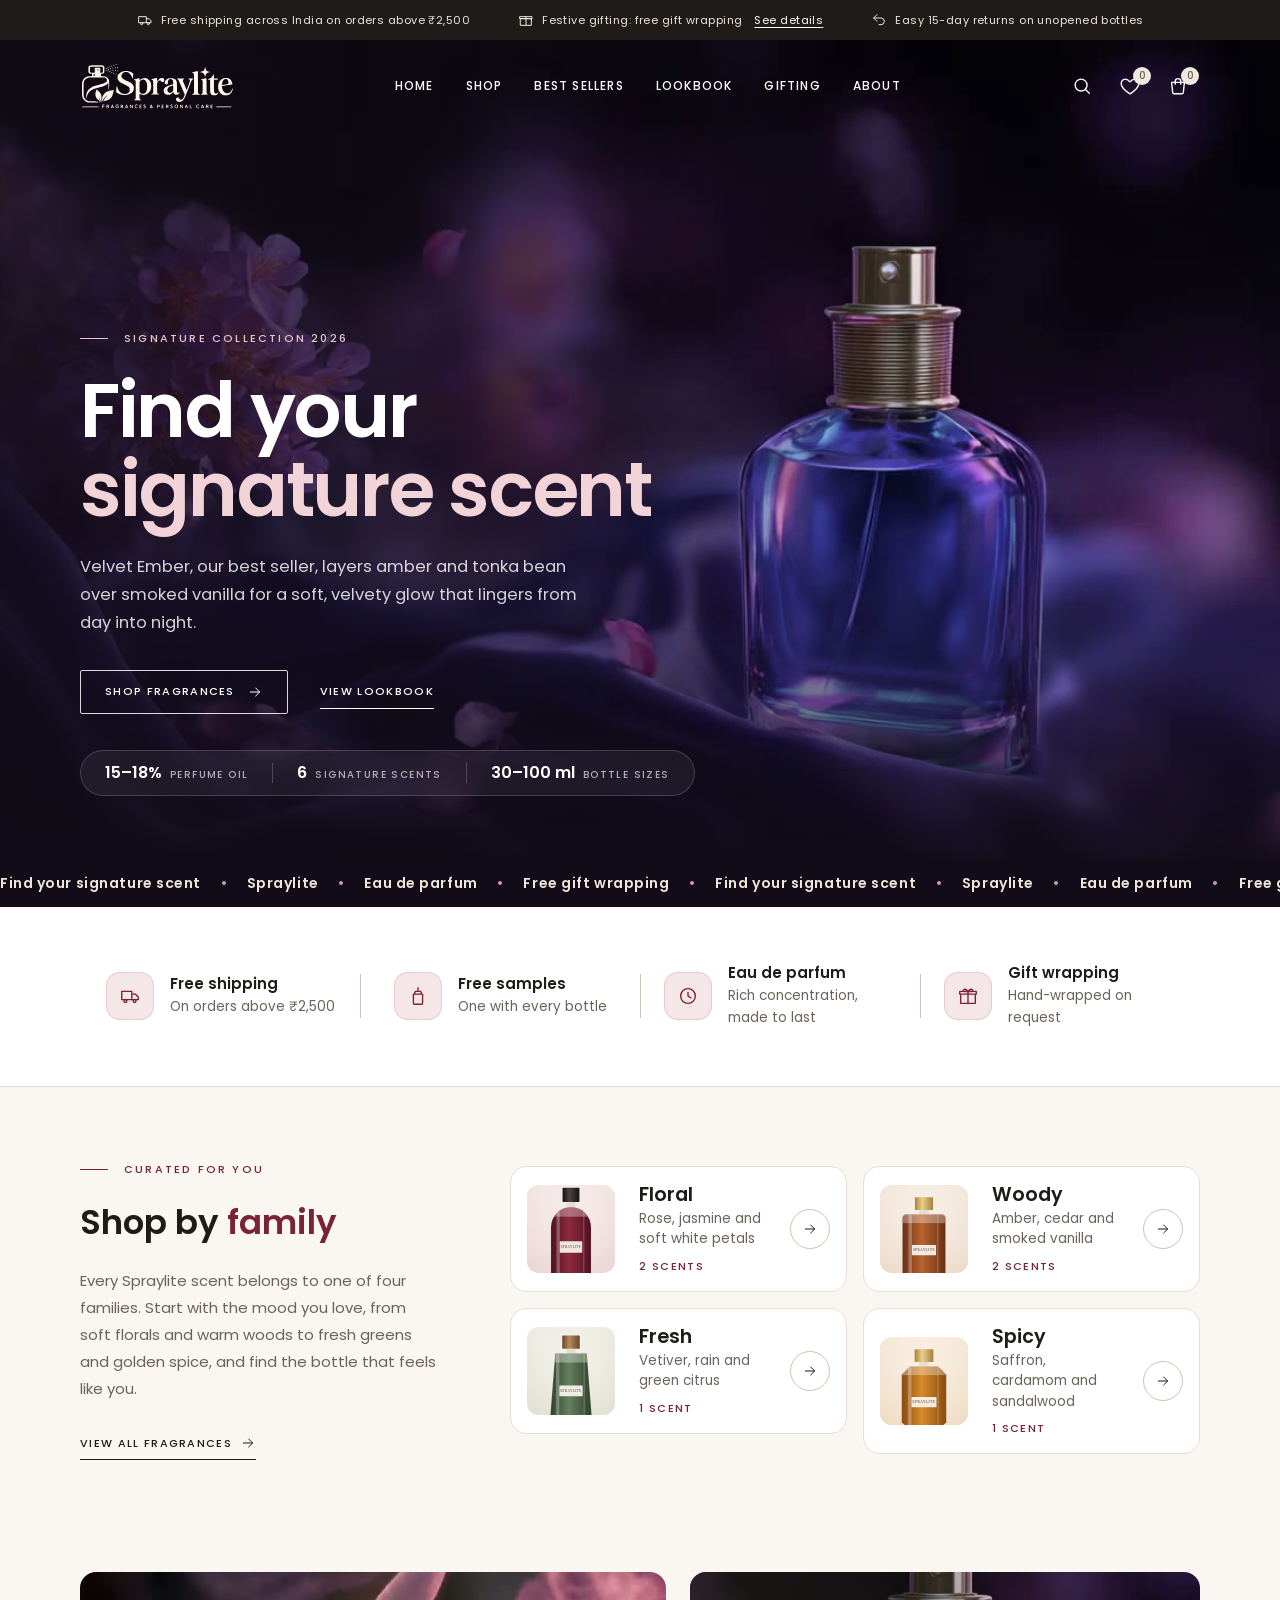
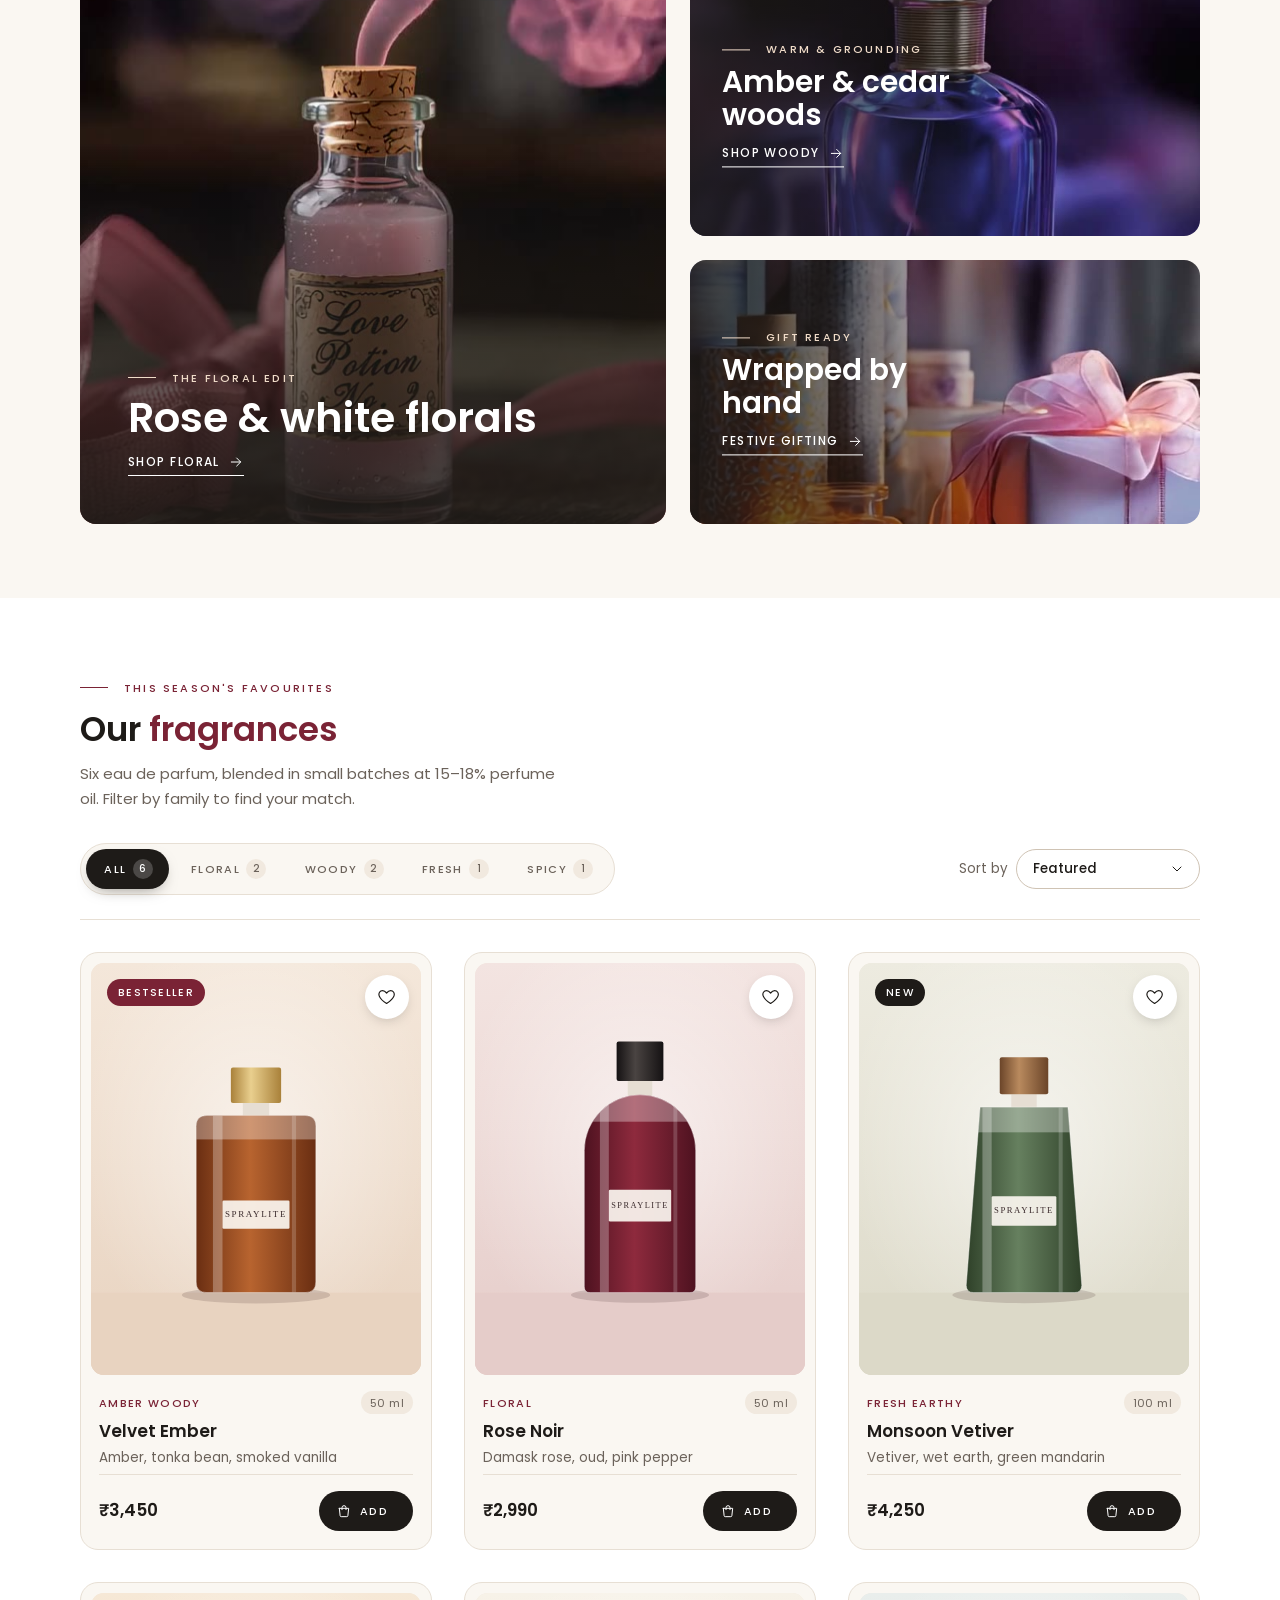
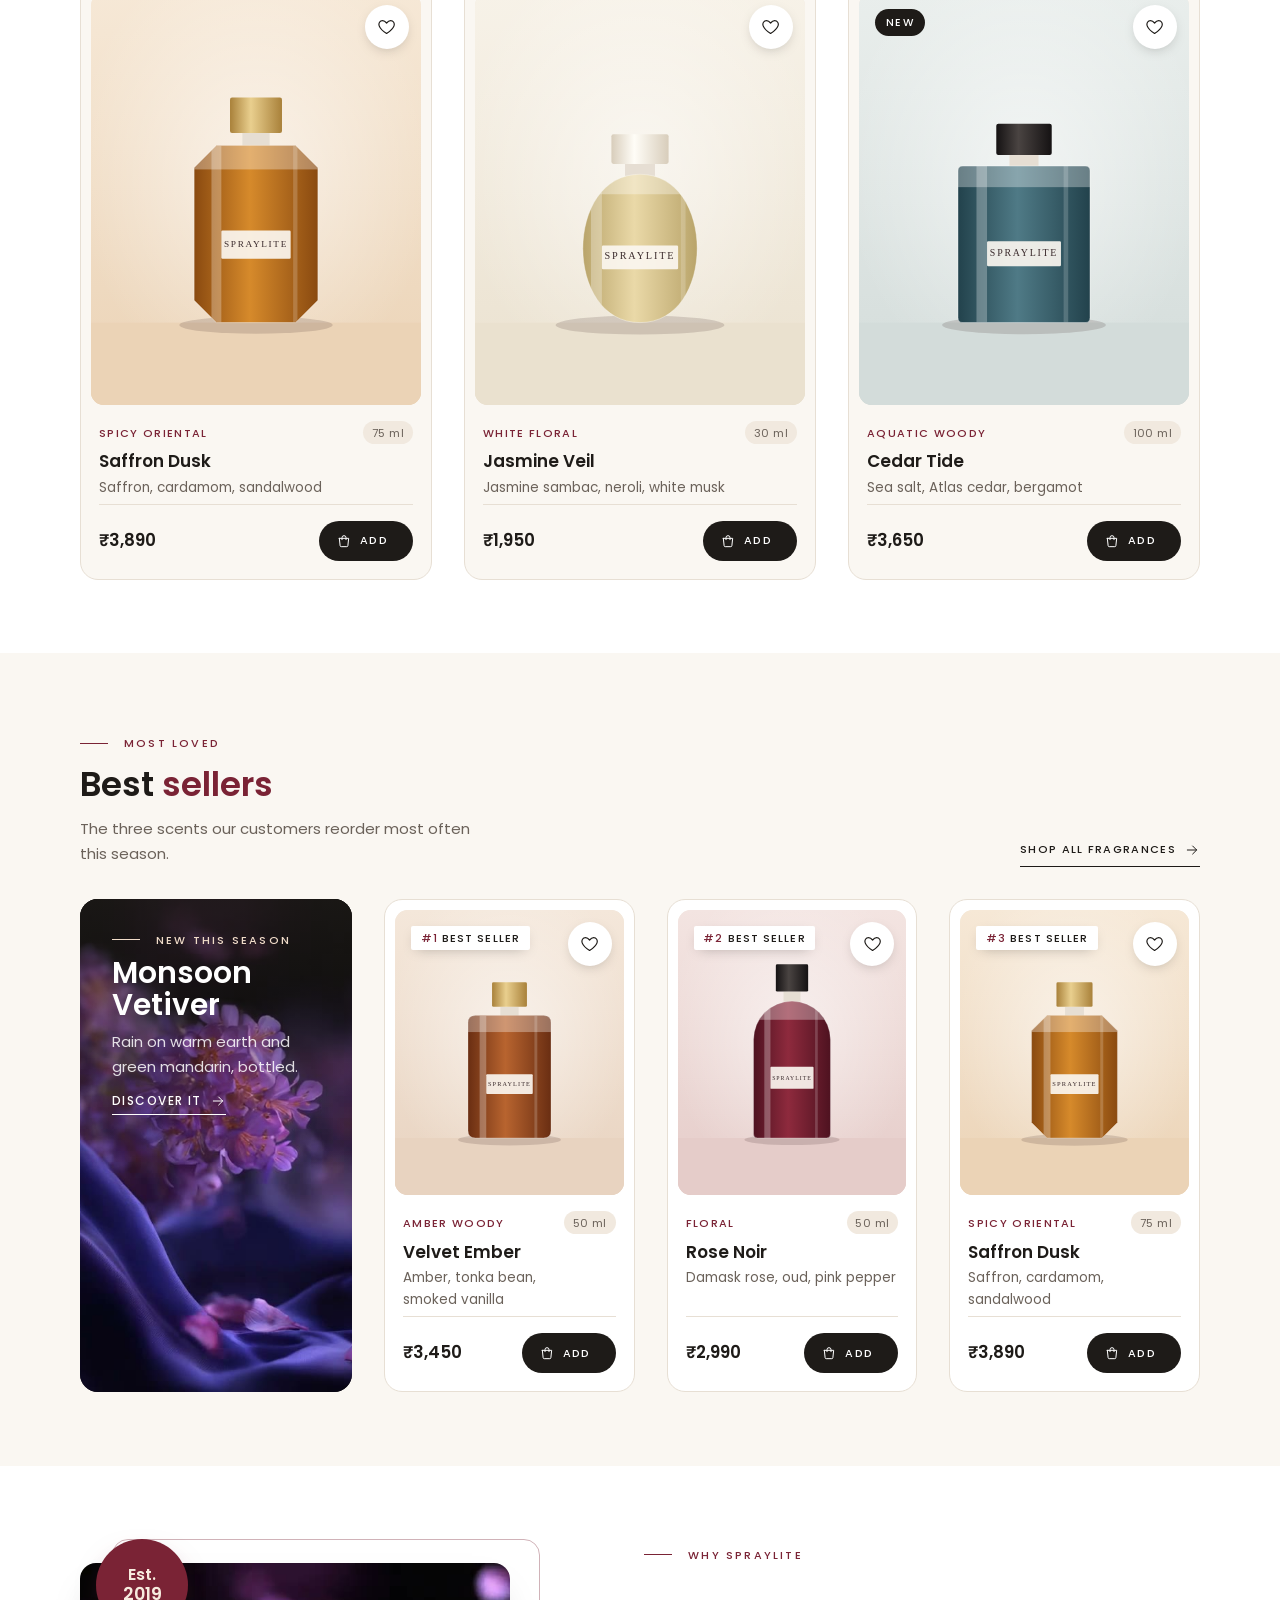
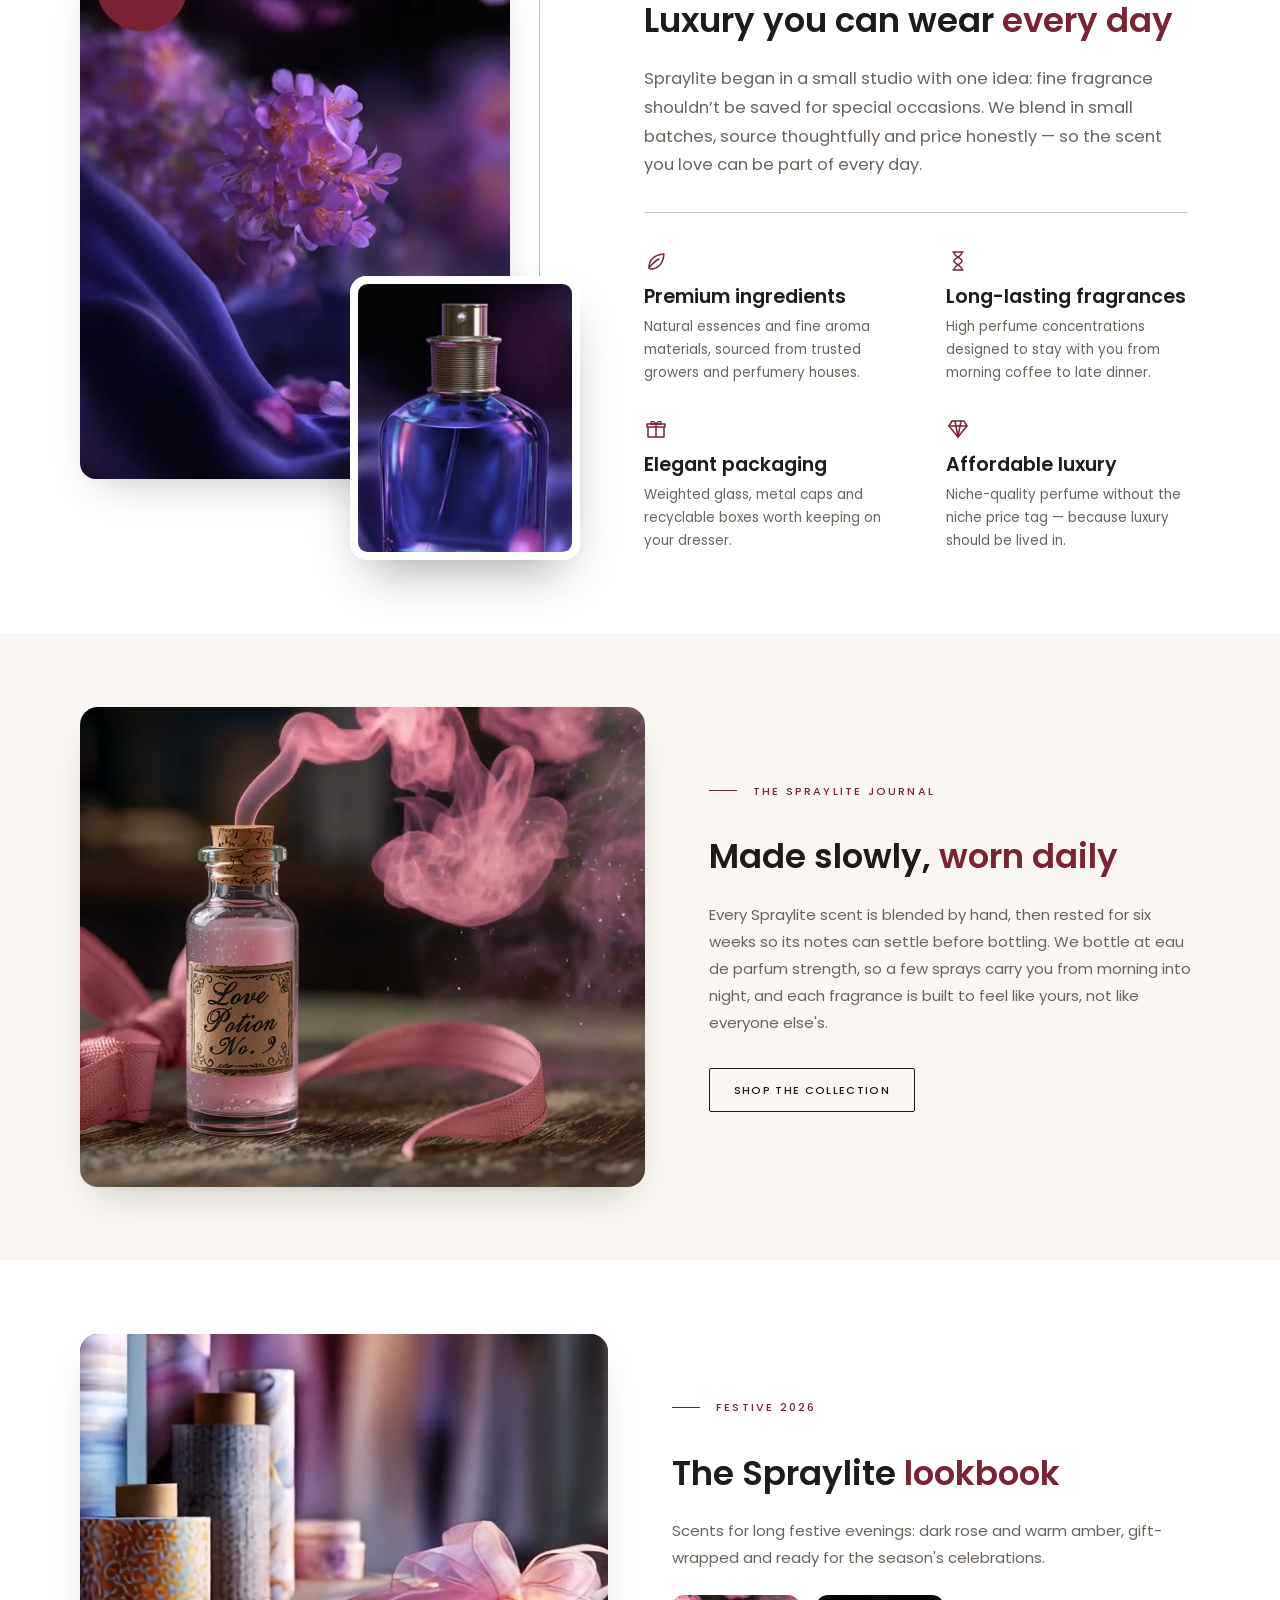
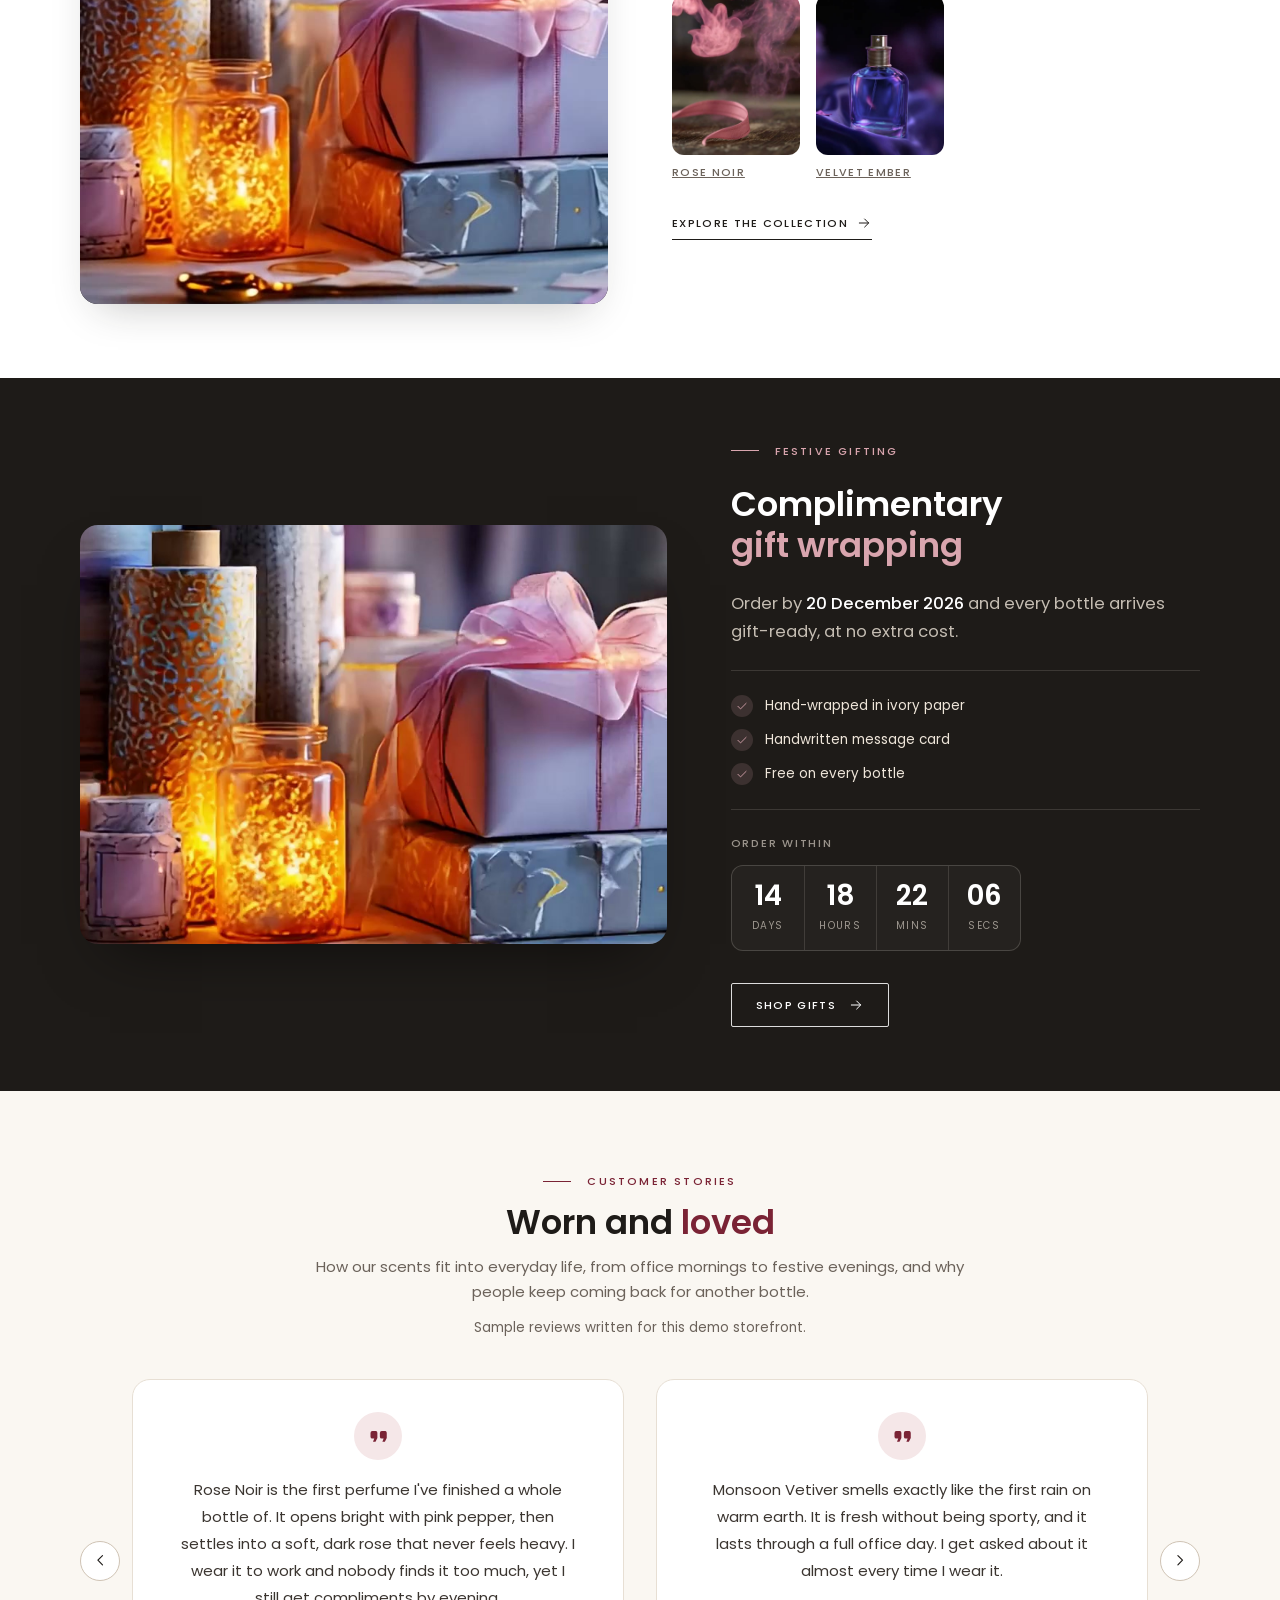
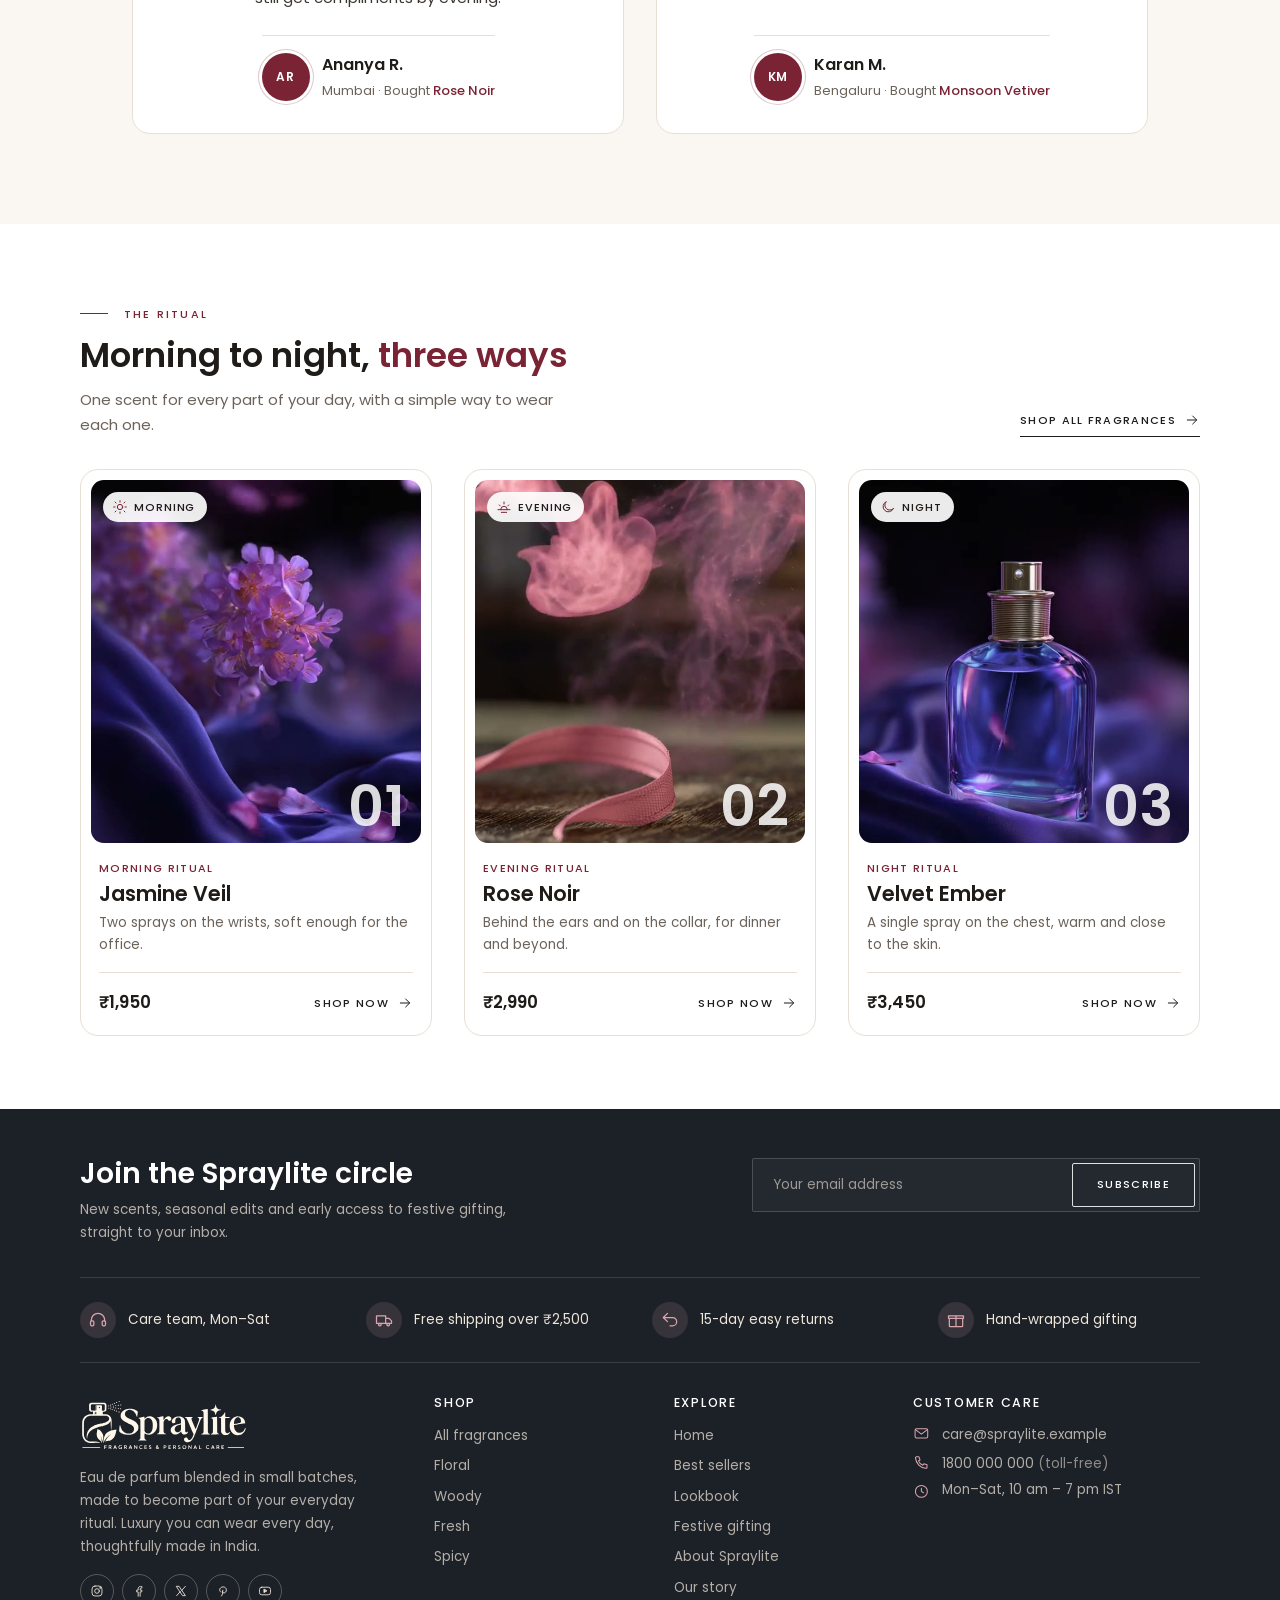
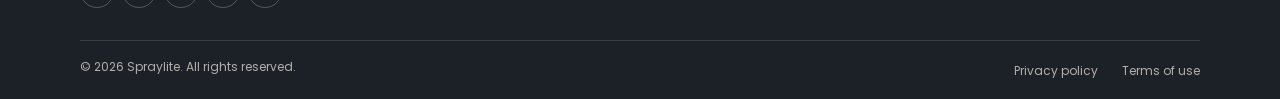
==== commit 116828d5: "Point canonical and Open Graph URLs to new live demo Co-Authored-By: Claude Opus 5.5 <noreply@anthro" ====
--- a/index.html
+++ b/index.html
@@ -6,13 +6,13 @@
   <title>Spraylite — Find your signature scent</title>
   <meta name="description" content="Spraylite perfumes: six eau de parfum, from amber woods to white florals. Shop fragrances in INR.">
   <meta name="theme-color" content="#FAF7F2">
-  <link rel="canonical" href="https://spraylite-ecommerce-demoprev.vercel.app/">
+  <link rel="canonical" href="https://spraylite-ecommerce-psi.vercel.app/">
   <meta property="og:type" content="website">
   <meta property="og:site_name" content="Spraylite">
   <meta property="og:title" content="Spraylite — Find your signature scent">
   <meta property="og:description" content="Six eau de parfum, from amber woods to white florals. A frontend demo storefront with cart and wishlist.">
-  <meta property="og:url" content="https://spraylite-ecommerce-demoprev.vercel.app/">
-  <meta property="og:image" content="https://spraylite-ecommerce-demoprev.vercel.app/assets/videos/hero-velvet-ember.jpg">
+  <meta property="og:url" content="https://spraylite-ecommerce-psi.vercel.app/">
+  <meta property="og:image" content="https://spraylite-ecommerce-psi.vercel.app/assets/videos/hero-velvet-ember.jpg">
   <meta property="og:image:alt" content="A Spraylite perfume bottle on folds of purple velvet">
   <meta name="twitter:card" content="summary_large_image">
   <link rel="icon" href="assets/images/logo/spraylite-favicon-32.png" sizes="32x32" type="image/png">
